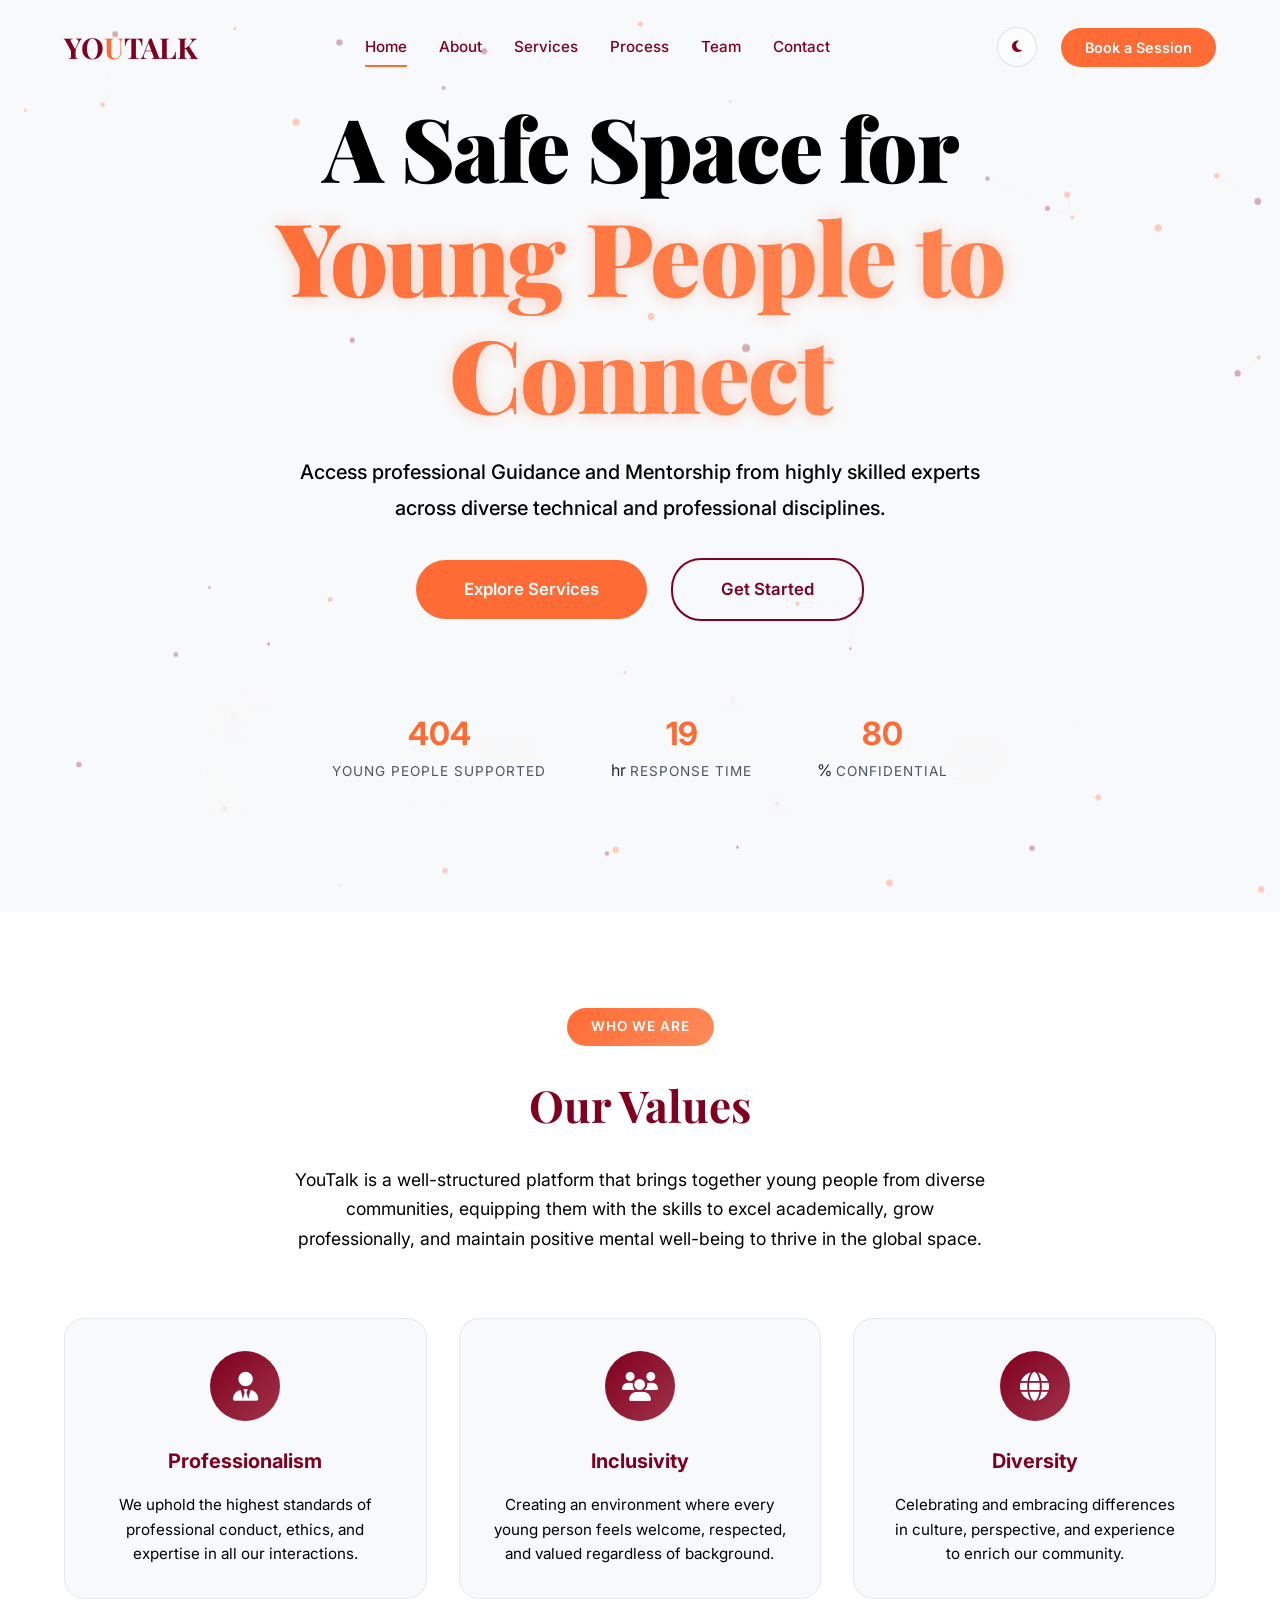
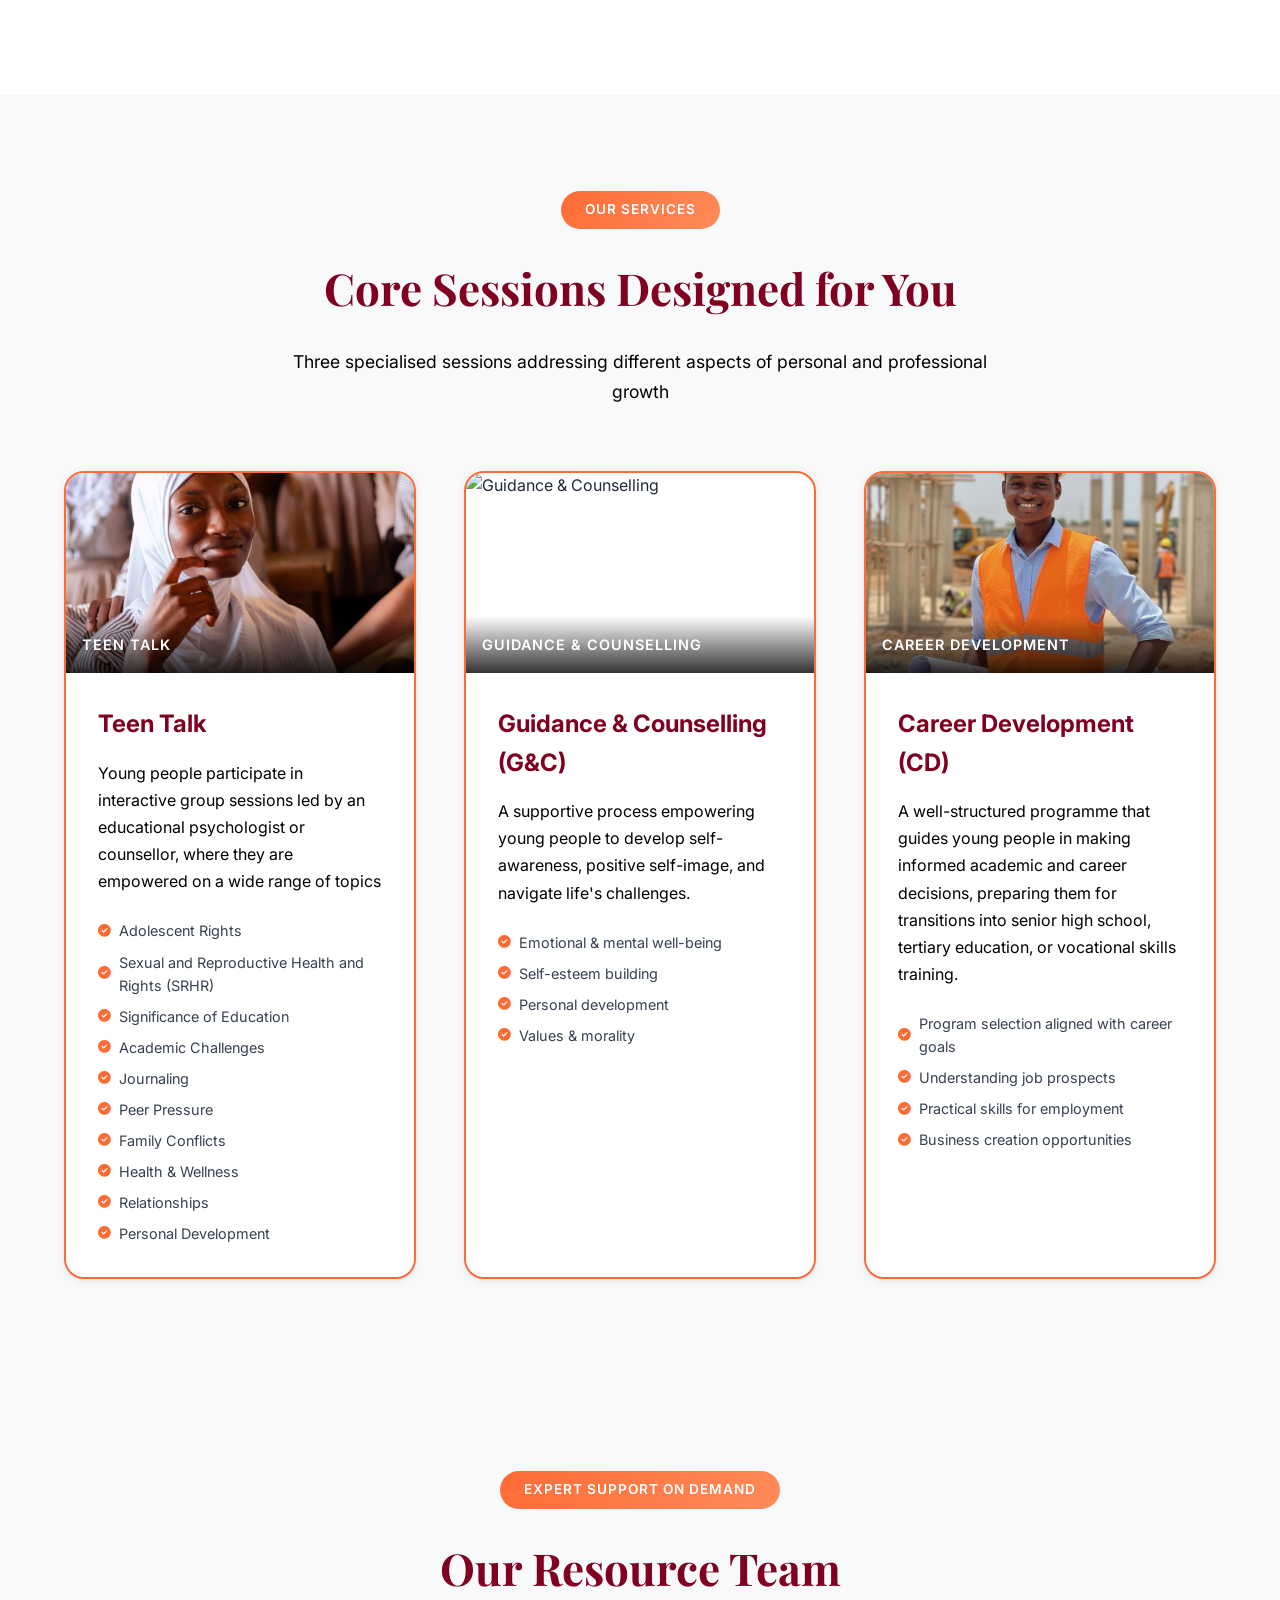
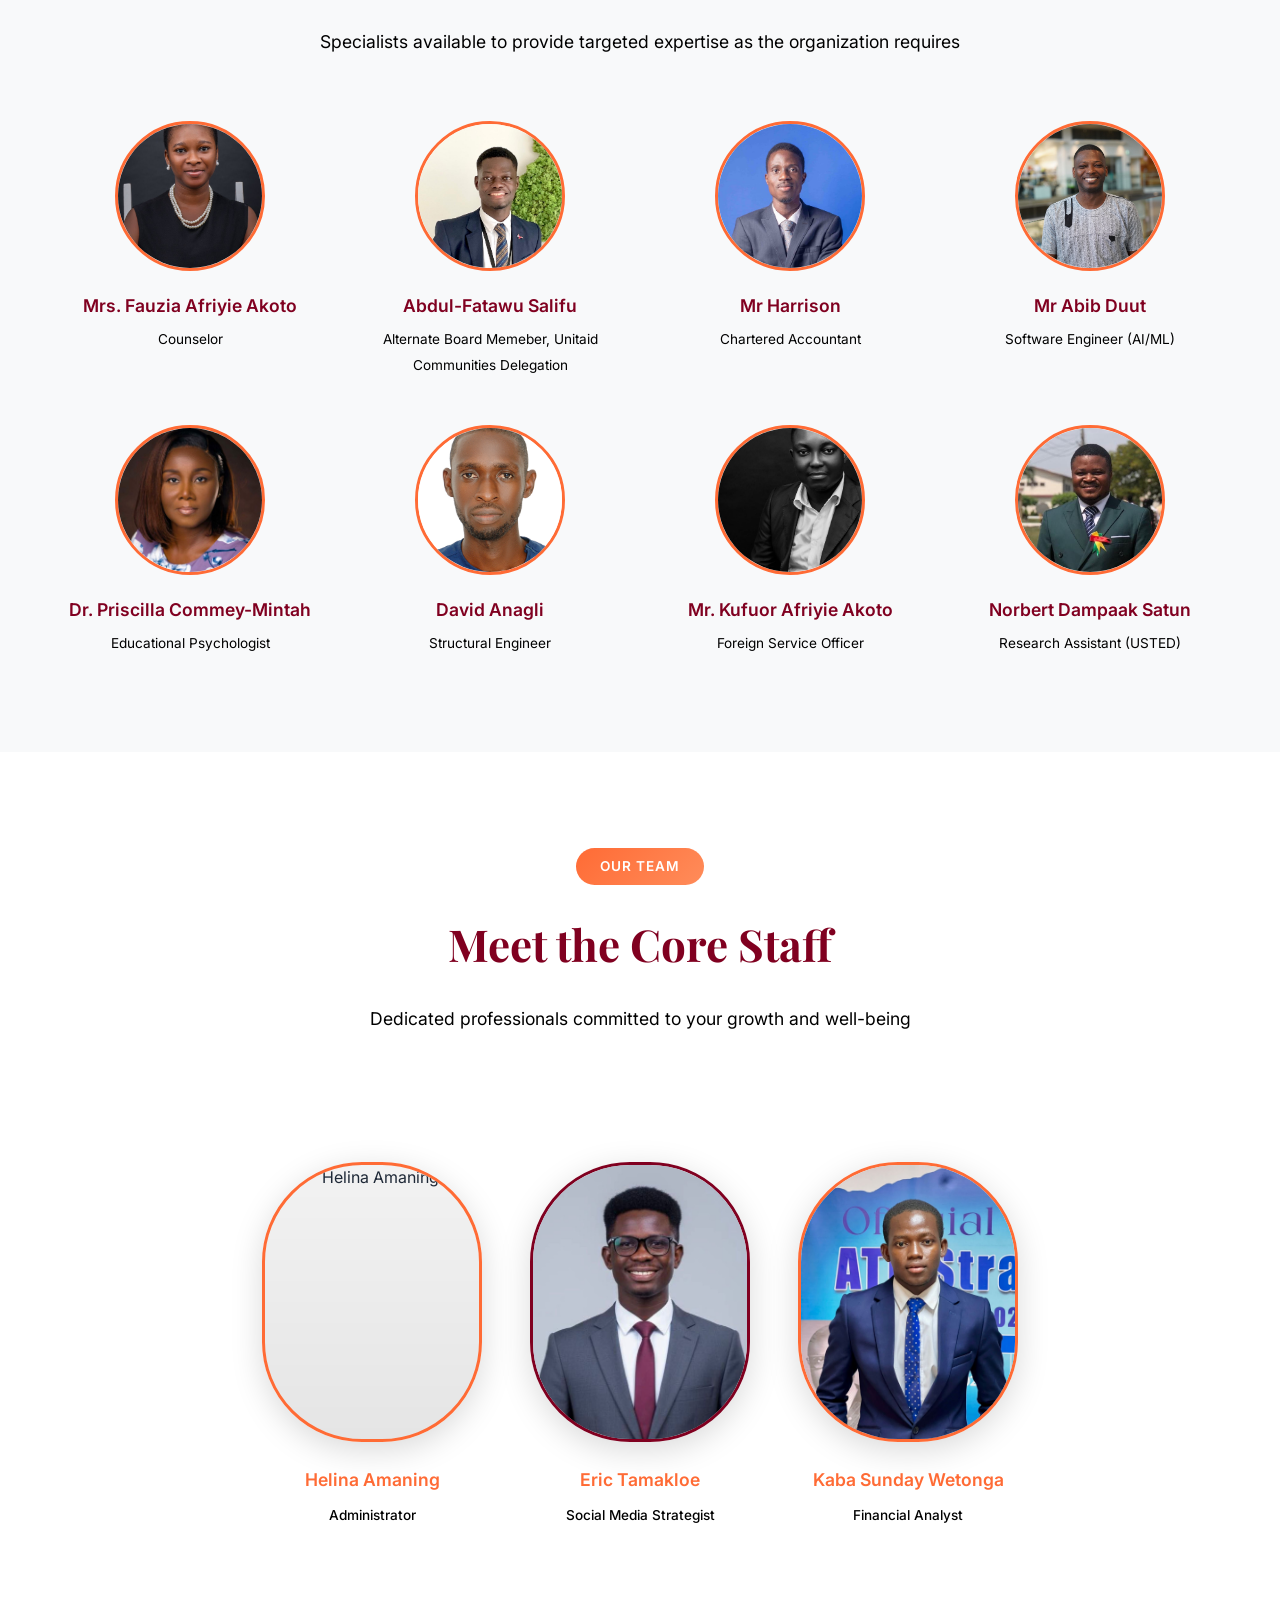
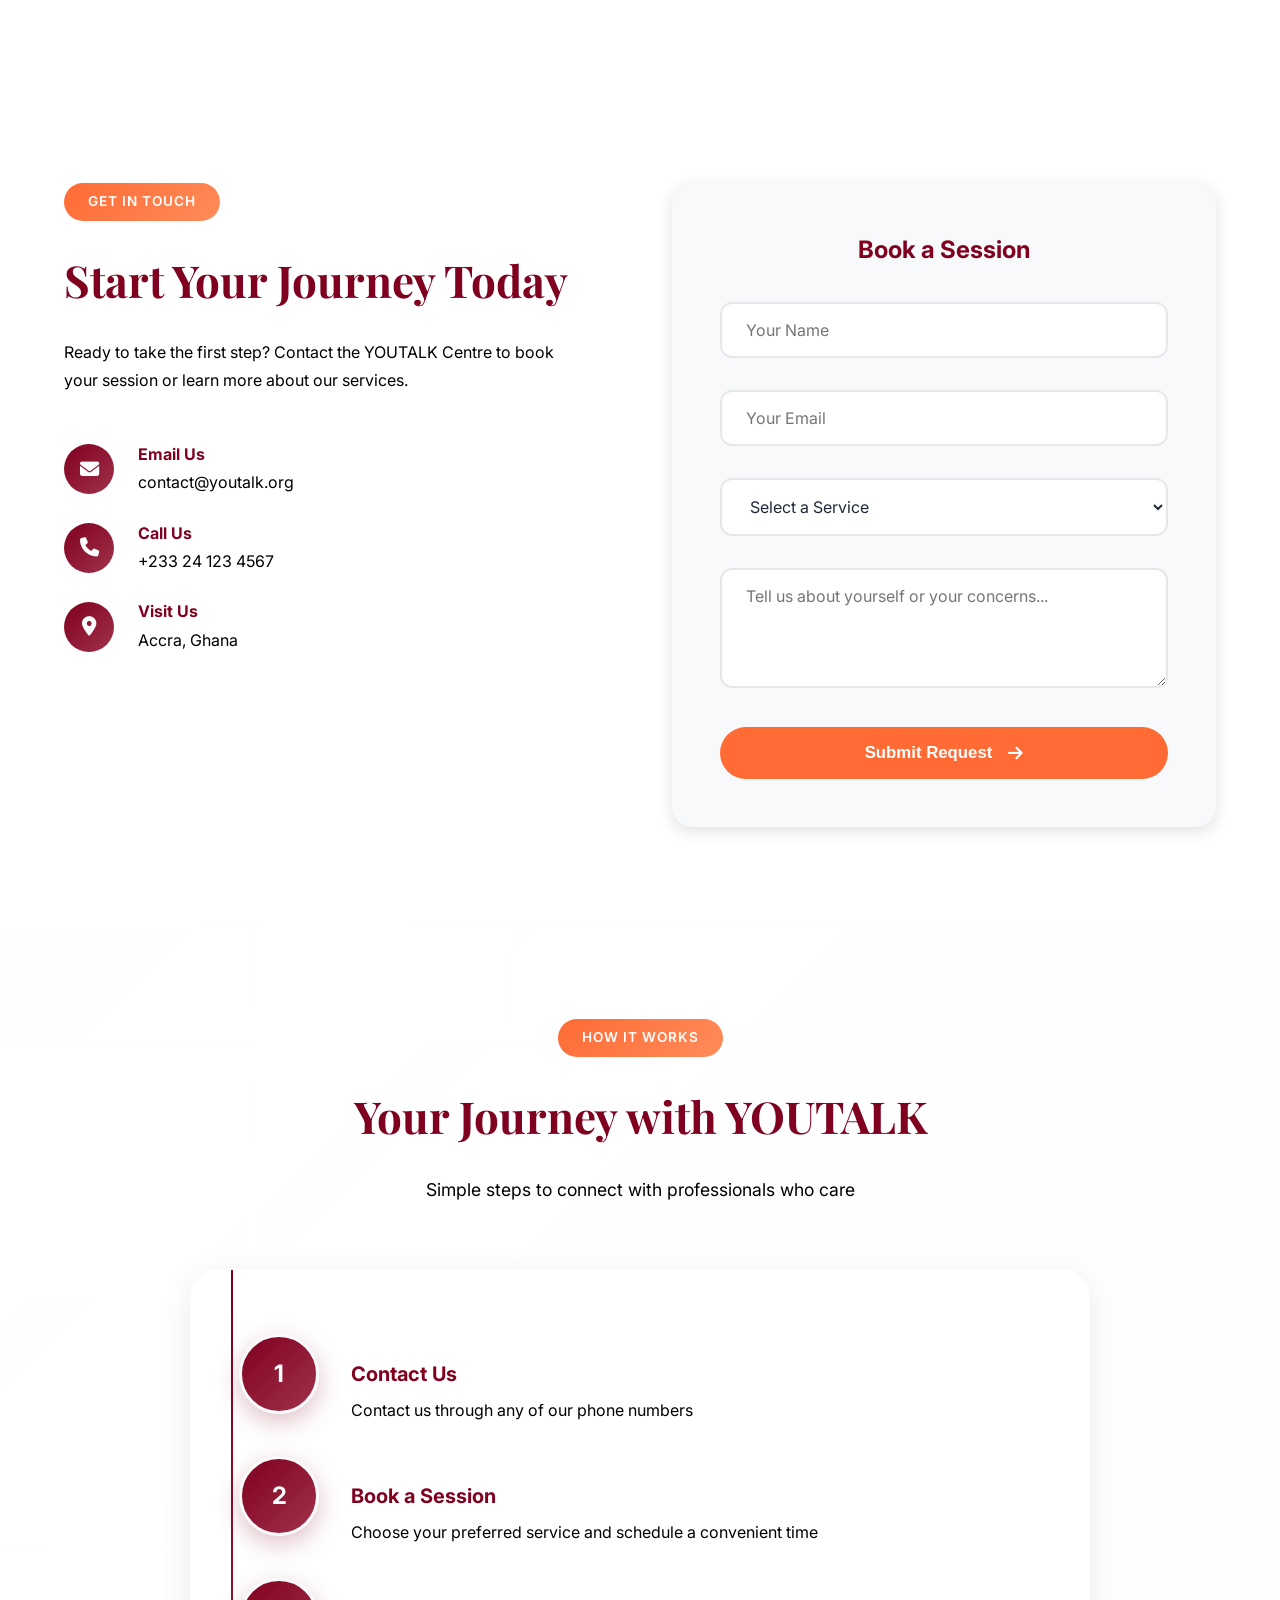
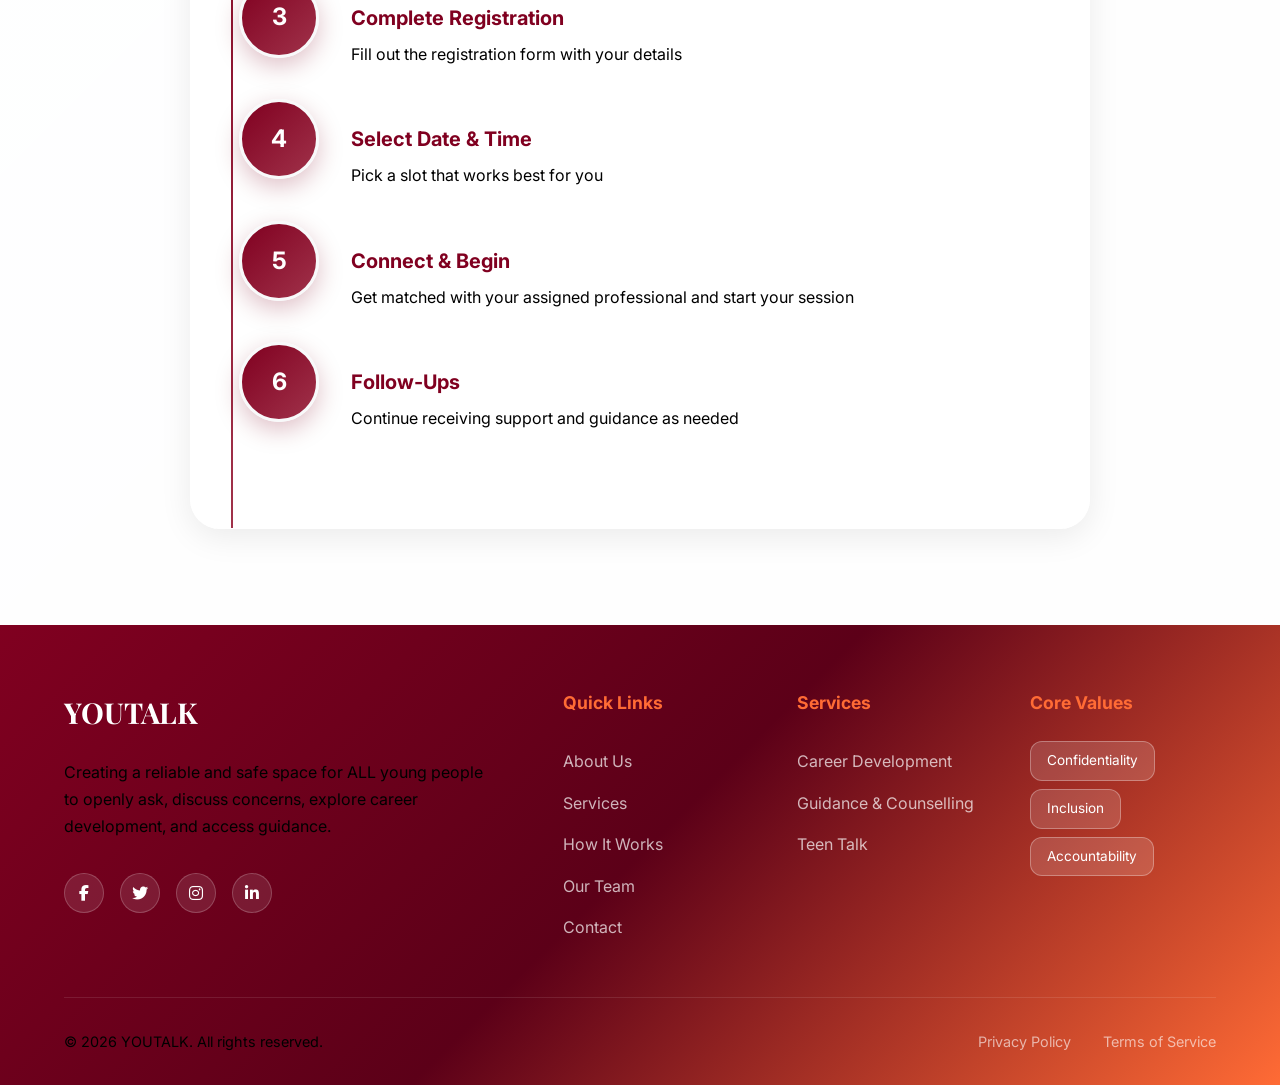
==== index.html @ 3e489a85 "Add files via upload" ====
﻿<!DOCTYPE html>
<html lang="en">
<head>
    <meta charset="UTF-8">
    <meta name="viewport" content="width=device-width, initial-scale=1.0">
    <title>YOUTALK - Safe Space for Young People</title>

    <!-- Favicon (SVG Data URI - Y in a burgundy speech bubble) -->
    <link rel="icon" type="image/svg+xml" href="data:image/svg+xml,%3Csvg xmlns='http://www.w3.org/2000/svg' viewBox='0 0 100 100'%3E%3Crect width='100' height='100' rx='20' fill='%23800020'/%3E%3Ctext x='50' y='72' font-family='Arial, sans-serif' font-size='70' font-weight='bold' fill='white' text-anchor='middle'%3EY%3C/text%3E%3C/svg%3E">
    <meta name="theme-color" content="#800020">

    <link rel="stylesheet" href="styles.css">
    <link href="https://fonts.googleapis.com/css2?family=Inter:wght@300;400;500;600;700&family=Playfair+Display:wght@600;700&display=swap" rel="stylesheet">
    <link rel="stylesheet" href="https://cdnjs.cloudflare.com/ajax/libs/font-awesome/6.4.0/css/all.min.css">
</head>
<body>
    <!-- Navigation -->
    <nav class="navbar" id="navbar">
        <div class="nav-container">
            <a href="#" class="nav-logo">
                <span class="logo-text">YO<span class="highlight">U</span>TALK</span>
            </a>

            <div class="nav-menu" id="nav-menu">
                <a href="#home" class="nav-link active">Home</a>
                <a href="#about" class="nav-link">About</a>
                <a href="#services" class="nav-link">Services</a>
                <a href="#process" class="nav-link">Process</a>
                <a href="#team" class="nav-link">Team</a>
                <a href="#contact" class="nav-link">Contact</a>
            </div>

            <div class="nav-right">
                <button class="theme-toggle" id="theme-toggle" aria-label="Toggle theme">
                    <i class="fas fa-moon"></i>
                </button>
                <a href="#contact" class="nav-cta">Book a Session</a>
                <button class="mobile-menu-toggle" id="mobile-menu-toggle" aria-label="Toggle menu">
                    <span class="hamburger"></span>
                </button>
            </div>
        </div>
    </nav>

    <!-- Hero Section -->
    <section class="hero" id="home">
        <div class="hero-bg" style="background-image: url('https://images.unsplash.com/photo-1600880292203-757bb62b4baf?w=1920&h=1080&fit=crop');"></div>
        <div class="hero-overlay"></div>
        <div class="hero-content">
            <h1 class="hero-title">
                A Safe Space for<br>
                <span class="highlight-text">Young People to Connect</span>
            </h1>
            <p class="hero-description">
                Access professional Guidance and Mentorship from highly skilled experts across diverse technical and professional disciplines.
            </p>
            <div class="hero-buttons">
                <a href="#services" class="btn btn-primary">Explore Services</a>
                <a href="#contact" class="btn btn-outline">Get Started</a>
            </div>
            
            <div class="hero-stats">
                <div class="stat-item">
                    <span class="stat-number" data-count="500">0</span>
                    <span class="stat-label">Young People Supported</span>
                </div>
                <div class="stat-divider"></div>
                <div class="stat-item">
                    <span class="stat-number" data-count="24">0</span><span style="font-size: 1rem;">hr</span>
                    <span class="stat-label">Response Time</span>
                </div>
                <div class="stat-divider"></div>
                <div class="stat-item">
                    <span class="stat-number" data-count="100">0</span><span style="font-size: 1rem;">%</span>
                    <span class="stat-label">Confidential</span>
                </div>
               
            </div>
        </div>
    </section>

    <!-- About Section -->
    <section class="about" id="about">
        <div class="container">
            <div class="section-header">
                <span class="section-tag">Who We Are</span>
                <h2 class="section-title">Our Values</h2>
                <p class="section-subtitle">
                  YouTalk is a well-structured platform that brings together young people from diverse communities, equipping them with the skills to excel academically, grow professionally, and maintain positive mental well-being to thrive in the global space.

                </p>
            </div>

            <div class="about-grid">
                <div class="about-card" data-aos="fade-up">
                    <div class="card-icon">
                        <i class="fas fa-user-tie"></i>
                    </div>
                    <h3>Professionalism</h3>
                    <p>We uphold the highest standards of professional conduct, ethics, and expertise in all our interactions.</p>
                </div>

                <div class="about-card" data-aos="fade-up" data-aos-delay="100">
                    <div class="card-icon">
                        <i class="fas fa-users"></i>
                    </div>
                    <h3>Inclusivity</h3>
                    <p>Creating an environment where every young person feels welcome, respected, and valued regardless of background.</p>
                </div>

                <div class="about-card" data-aos="fade-up" data-aos-delay="200">
                    <div class="card-icon">
                        <i class="fas fa-globe"></i>
                    </div>
                    <h3>Diversity</h3>
                    <p>Celebrating and embracing differences in culture, perspective, and experience to enrich our community.</p>
                </div>
            </div>
        </div>
    </section>

    <!-- Services Section -->
    <section class="services" id="services">
        <div class="container">
            <div class="section-header">
                <span class="section-tag">Our Services</span>
                <h2 class="section-title">Core Sessions Designed for You</h2>
                <p class="section-subtitle">
                    Three specialised sessions addressing different aspects of personal and professional growth
                </p>
            </div>

            <div class="services-grid">
                <!-- Teen Talk (First) -->
                <div class="service-card featured" data-aos="fade-up" data-aos-delay="100">
                    <div class="service-image">
                        <img src="Images/Teen Talk 1.JPEG" alt="Teen Talk">
                        <div class="service-overlay">
                            <span class="service-tag">Teen Talk</span>
                        </div>
                    </div>
                    <div class="service-content">
                        <h3>Teen Talk</h3>
                        <p>Young people participate in interactive group sessions led by an educational psychologist or counsellor, where they are empowered on a wide range of topics</p>
                        <ul class="service-features">
                            <li><i class="fas fa-check-circle"></i> Adolescent Rights</li>
                            <li><i class="fas fa-check-circle"></i> Sexual and Reproductive Health and Rights (SRHR)</li>
                            <li><i class="fas fa-check-circle"></i> Significance of Education</li>
                            <li><i class="fas fa-check-circle"></i> Academic Challenges</li>
                            <li><i class="fas fa-check-circle"></i> Journaling</li>
                            <li><i class="fas fa-check-circle"></i> Peer Pressure</li>
                            <li><i class="fas fa-check-circle"></i> Family Conflicts</li>
                            <li><i class="fas fa-check-circle"></i> Health & Wellness</li>
                            <li><i class="fas fa-check-circle"></i> Relationships</li>
                            <li><i class="fas fa-check-circle"></i> Personal Development</li>
                        </ul>
                    </div>
                </div>

                <!-- Guidance & Counselling (Second) -->
                <div class="service-card featured" data-aos="fade-up" data-aos-delay="200">
                    <div class="service-image">
                        <img src="https://images.unsplash.com/photo-1573497019940-1c28c88b4f3e?w=600&h=400&fit=crop" alt="Guidance & Counselling">
                        <div class="service-overlay">
                            <span class="service-tag">Guidance & Counselling</span>
                        </div>
                    </div>
                    <div class="service-content">
                        <h3>Guidance & Counselling (G&C)</h3>
                        <p>A supportive process empowering young people to develop self-awareness, positive self-image, and navigate life's challenges.</p>
                        <ul class="service-features">
                            <li><i class="fas fa-check-circle"></i> Emotional & mental well-being</li>
                            <li><i class="fas fa-check-circle"></i> Self-esteem building</li>
                            <li><i class="fas fa-check-circle"></i> Personal development</li>
                            <li><i class="fas fa-check-circle"></i> Values & morality</li>
                        </ul>
                    </div>
                </div>

                <!-- Career Development (Third) -->
                <div class="service-card featured" data-aos="fade-up" data-aos-delay="300">
                    <div class="service-image">
                        <img loading="lazy" src="Images/CD.JPG.jpeg" alt="Career Development">
                        <div class="service-overlay">
                            <span class="service-tag">Career Development</span>
                        </div>
                    </div>
                    <div class="service-content">
                        <h3>Career Development (CD)</h3>
                        <p>A well-structured programme that guides young people in making informed academic and career decisions, preparing them for transitions into senior high school, tertiary education, or vocational skills training.</p>
                        <ul class="service-features">
                            <li><i class="fas fa-check-circle"></i> Program selection aligned with career goals</li>
                            <li><i class="fas fa-check-circle"></i> Understanding job prospects</li>
                            <li><i class="fas fa-check-circle"></i> Practical skills for employment</li>
                            <li><i class="fas fa-check-circle"></i> Business creation opportunities</li>
                        </ul>
                    </div>
                </div>
            </div>
        </div>
    </section>

    <!-- Resource Team Section -->
    <section class="resource-team" id="resource-team">
        <div class="container">
            <div class="section-header">
                <span class="section-tag">Expert Support on Demand</span>
                <h2 class="section-title">Our Resource Team</h2>
                <p class="section-subtitle">
                    Specialists available to provide targeted expertise as the organization requires
                </p>
            </div>

            <div class="resource-grid">
                <!-- Member 1 -->
                <div class="resource-member">
                    <div class="resource-avatar">
                        <img src="Images/fauzia.jpeg" alt="Mrs. Fauzia Afriyie Akoto">
                    </div>
                    <div class="resource-info">
                        <h4 class="resource-name">Mrs. Fauzia Afriyie Akoto</h4>
                        <span class="resource-title">Counselor</span>
                    </div>
                </div>

                <!-- Member 2 -->
                <div class="resource-member">
                    <div class="resource-avatar">
                        <img src="Images/Mr. Abdul.JPG.jpeg" alt="Abdul-Fatawu Salifu">
                    </div>
                    <div class="resource-info">
                        <h4 class="resource-name">Abdul-Fatawu Salifu</h4>
                        <span class="resource-title">Alternate Board Memeber, Unitaid Communities Delegation</span>
                    </div>
                </div>

                <!-- Member 3 -->
                <div class="resource-member">
                    <div class="resource-avatar">
                        <img src="Images/Mr harrison.jpeg" alt="Mr Harrison">
                    </div>
                    <div class="resource-info">
                        <h4 class="resource-name">Mr Harrison</h4>
                        <span class="resource-title">Chartered Accountant</span>
                    </div>
                </div>

                <!-- Member 4 -->
                <div class="resource-member">
                    <div class="resource-avatar">
                        <img src="Images/Mr. Abib Duut .JPG.jpeg" alt="Mr Abib Duut">
                    </div>
                    <div class="resource-info">
                        <h4 class="resource-name">Mr Abib Duut</h4>
                        <span class="resource-title">Software Engineer (AI/ML)</span>
                    </div>
                </div>

                <!-- Member 5 -->
                <div class="resource-member">
                    <div class="resource-avatar">
                        <img src="Images/IMG_4183.JPG(1).jpeg" alt="Dr. Priscilla Commey-Mintah">
                    </div>
                    <div class="resource-info">
                        <h4 class="resource-name">Dr. Priscilla Commey-Mintah</h4>
                        <span class="resource-title">Educational Psychologist</span>
                    </div>
                </div>

                <!-- Member 6 -->
                <div class="resource-member">
                    <div class="resource-avatar">
                        <img src="Images/Website  III.JPG.jpeg" alt="David Anagli">
                    </div>
                    <div class="resource-info">
                        <h4 class="resource-name">David Anagli</h4>
                        <span class="resource-title">Structural Engineer</span>
                    </div>
                </div>

                <!-- Member 7 -->
                <div class="resource-member">
                    <div class="resource-avatar">
                        <img src="Images/mr kuffour.jpeg" alt="Mr. Kufuor Afriyie Akoto">
                    </div>
                    <div class="resource-info">
                        <h4 class="resource-name">Mr. Kufuor Afriyie Akoto</h4>
                        <span class="resource-title">Foreign Service Officer</span>
                    </div>
                </div>

                <!-- Member 8 -->
                <div class="resource-member">
                    <div class="resource-avatar">
                        <img src="Images/mr norbet.jpeg" alt="Norbert Dampaak Satun">
                    </div>
                    <div class="resource-info">
                        <h4 class="resource-name">Norbert Dampaak Satun</h4>
                        <span class="resource-title">Research Assistant (USTED)</span>
                    </div>
                </div>
            </div>
        </div>
    </section>

    <!-- Team Section -->
    <section class="team" id="team">
        <div class="team-background"></div>
        <div class="container">
            <div class="section-header">
                <span class="section-tag">Our Team</span>
                <h2 class="section-title">Meet the Core Staff</h2>
                <p class="section-subtitle">
                    Dedicated professionals committed to your growth and well-being
                </p>
            </div>

            <div class="team-capsules">
                <!-- Member 1 -->
                <div class="team-capsule" data-aos="fade-up">
                    <div class="capsule-image-wrapper">
                        <img src="https://images.unsplash.com/photo-1580489944761-15a19d654956?w=400&h=600&fit=crop" alt="Helina Amaning" class="capsule-image">
                    </div>
                    <div class="capsule-info">
                        <h4 class="capsule-name">Helina Amaning</h4>
                        <span class="capsule-role">Administrator</span>
                    </div>
                </div>

                <!-- Member 2 -->
                <div class="team-capsule" data-aos="fade-up" data-aos-delay="100">
                    <div class="capsule-image-wrapper">
                        <img src="Images/Eric's pictture.jpeg" alt="Eric Tamakloe" class="capsule-image">
                    </div>
                    <div class="capsule-info">
                        <h4 class="capsule-name">Eric Tamakloe</h4>
                        <span class="capsule-role">Social Media Strategist</span>
                    </div>
                </div>

                <!-- Member 3 -->
                <div class="team-capsule" data-aos="fade-up" data-aos-delay="200">
                    <div class="capsule-image-wrapper">
                        <img src="Images/Core Staff.JPG(1).jpeg" alt="Kaba Sunday Wetonga" class="capsule-image">
                    </div>
                    <div class="capsule-info">
                        <h4 class="capsule-name">Kaba Sunday Wetonga</h4>
                        <span class="capsule-role">Financial Analyst</span>
                    </div>
                </div>
            </div>
        </div>
    </section>

    <!-- Contact Section -->
    <section class="contact" id="contact">
        <div class="container">
            <div class="contact-wrapper">
                <div class="contact-info" data-aos="fade-right">
                    <span class="section-tag">Get in Touch</span>
                    <h2 class="section-title">Start Your Journey Today</h2>
                    <p>Ready to take the first step? Contact the YOUTALK Centre to book your session or learn more about our services.</p>

                    <div class="contact-details">
                        <div class="contact-item">
                            <div class="contact-icon">
                                <i class="fas fa-envelope"></i>
                            </div>
                            <div>
                                <h4>Email Us</h4>
                                <p>contact@youtalk.org</p>
                            </div>
                        </div>

                        <div class="contact-item">
                            <div class="contact-icon">
                                <i class="fas fa-phone"></i>
                            </div>
                            <div>
                                <h4>Call Us</h4>
                                <p>+233 24 123 4567</p>
                            </div>
                        </div>

                        <div class="contact-item">
                            <div class="contact-icon">
                                <i class="fas fa-map-marker-alt"></i>
                            </div>
                            <div>
                                <h4>Visit Us</h4>
                                <p>Accra, Ghana</p>
                            </div>
                        </div>
                    </div>
                </div>

                <div class="contact-form-wrapper" data-aos="fade-left">
                    <form class="contact-form" id="contact-form">
                        <h3>Book a Session</h3>
                        <div class="form-group">
                            <input type="text" id="name" name="name" placeholder="Your Name" required>
                        </div>
                        <div class="form-group">
                            <input type="email" id="email" name="email" placeholder="Your Email" required>
                        </div>
                        <div class="form-group">
                            <select id="service" name="service" required>
                                <option value="">Select a Service</option>
                                <option value="cd">Career Development</option>
                                <option value="gc">Guidance & Counselling</option>
                                <option value="teen">Teen Talk</option>
                            </select>
                        </div>
                        <div class="form-group">
                            <textarea id="message" name="message" rows="4" placeholder="Tell us about yourself or your concerns..." required></textarea>
                        </div>
                        <button type="submit" class="btn btn-primary btn-block">
                            Submit Request
                            <i class="fas fa-arrow-right"></i>
                        </button>
                    </form>
                </div>
            </div>
        </div>
    </section>

    <!-- Process Section -->
    <section class="process" id="process">
        <div class="container">
            <div class="section-header">
                <span class="section-tag">How It Works</span>
                <h2 class="section-title">Your Journey with YOUTALK</h2>
                <p class="section-subtitle">
                    Simple steps to connect with professionals who care
                </p>
            </div>

            <div class="process-timeline">
                <div class="process-item" data-aos="fade-right">
                    <div class="process-number">1</div>
                    <div class="process-content">
                        <h3>Contact Us</h3>
                        <p>Contact us through any of our phone numbers</p>
                    </div>
                </div>

                <div class="process-item" data-aos="fade-left">
                    <div class="process-number">2</div>
                    <div class="process-content">
                        <h3>Book a Session</h3>
                        <p>Choose your preferred service and schedule a convenient time</p>
                    </div>
                </div>

                <div class="process-item" data-aos="fade-right">
                    <div class="process-number">3</div>
                    <div class="process-content">
                        <h3>Complete Registration</h3>
                        <p>Fill out the registration form with your details</p>
                    </div>
                </div>

                <div class="process-item" data-aos="fade-left">
                    <div class="process-number">4</div>
                    <div class="process-content">
                        <h3>Select Date & Time</h3>
                        <p>Pick a slot that works best for you</p>
                    </div>
                </div>

                <div class="process-item" data-aos="fade-right">
                    <div class="process-number">5</div>
                    <div class="process-content">
                        <h3>Connect & Begin</h3>
                        <p>Get matched with your assigned professional and start your session</p>
                    </div>
                </div>

                <div class="process-item" data-aos="fade-left">
                    <div class="process-number">6</div>
                    <div class="process-content">
                        <h3>Follow-Ups</h3>
                        <p>Continue receiving support and guidance as needed</p>
                    </div>
                </div>
            </div>
        </div>
    </section>

    <!-- Footer -->
    <footer class="footer">
        <div class="container">
            <div class="footer-content">
                <div class="footer-brand">
                    <a href="#" class="footer-logo">YO<span class="highlight">U</span>TALK</a>
                    <p class="footer-description">
                        Creating a reliable and safe space for ALL young people to openly ask, discuss concerns, explore career development, and access guidance.
                    </p>
                    <div class="footer-social">
                        <a href="#"><i class="fab fa-facebook-f"></i></a>
                        <a href="#"><i class="fab fa-twitter"></i></a>
                        <a href="#"><i class="fab fa-instagram"></i></a>
                        <a href="#"><i class="fab fa-linkedin-in"></i></a>
                    </div>
                </div>

                <div class="footer-links">
                    <div class="footer-column">
                        <h4>Quick Links</h4>
                        <a href="#about">About Us</a>
                        <a href="#services">Services</a>
                        <a href="#process">How It Works</a>
                        <a href="#team">Our Team</a>
                        <a href="#contact">Contact</a>
                    </div>

                    <div class="footer-column">
                        <h4>Services</h4>
                        <a href="#services">Career Development</a>
                        <a href="#services">Guidance & Counselling</a>
                        <a href="#services">Teen Talk</a>
                    </div>

                    <div class="footer-column">
                        <h4>Core Values</h4>
                        <span class="value-tag">Confidentiality</span>
                        <span class="value-tag">Inclusion</span>
                        <span class="value-tag">Accountability</span>
                    </div>
                </div>
            </div>

            <div class="footer-bottom">
                <p>&copy; 2026 YOUTALK. All rights reserved.</p>
                <div class="footer-bottom-links">
                    <a href="#">Privacy Policy</a>
                    <a href="#">Terms of Service</a>
                </div>
            </div>
        </div>
    </footer>

    <script src="script.js"></script>

    <!-- Scroll Progress Bar -->
    <div class="scroll-progress-container">
        <div class="scroll-progress-bar" id="scroll-progress"></div>
    </div>

    <!-- Floating Section Indicator -->
    <nav class="scroll-indicator" id="scroll-indicator">
        <div class="indicator-dot active" data-section="Home" data-target="#home"></div>
        <div class="indicator-dot" data-section="About" data-target="#about"></div>
        <div class="indicator-dot" data-section="Services" data-target="#services"></div>
        <div class="indicator-dot" data-section="Team" data-target="#team"></div>
        <div class="indicator-dot" data-section="Contact" data-target="#contact"></div>
        <div class="indicator-dot" data-section="Process" data-target="#process"></div>
    </nav>

    <!-- Back to Top Button -->
    <button class="back-to-top" id="back-to-top" aria-label="Back to top">
        <i class="fas fa-arrow-up"></i>
    </button>
</body>
</html>
---- styles.css ----
﻿/* ==========================================
   YOUTALK Website - Modern Professional Design
   Color Scheme: Burgundy, Orange, White
   ========================================== */

/* ============ CSS VARIABLES ============ */
:root {
    /* Colors - Light Mode */
    --burgundy: #800020;
    --burgundy-light: #a0324a;
    --burgundy-dark: #5c0018;
    --orange: #FF6B35;
    --orange-light: #ff8c5a;
    --orange-dark: #e55a2b;
    --white: #ffffff;
    --off-white: #f8f9fa;
    --gray-50: #f9fafb;
    --gray-100: #f3f4f6;
    --gray-200: #e5e7eb;
    --gray-300: #d1d5db;
    --gray-400: #9ca3af;
    --gray-500: #6b7280;
    --gray-600: #4b5563;
    --gray-700: #374151;
    --gray-800: #1f2937;
    --gray-900: #111827;

    /* Gradients */
    --gradient-primary: linear-gradient(135deg, var(--burgundy) 0%, var(--burgundy-light) 100%);
    --gradient-accent: linear-gradient(135deg, var(--orange) 0%, var(--orange-light) 100%);
    --gradient-dark: linear-gradient(135deg, var(--gray-900) 0%, #1a1a2e 100%);

    /* Typography */
    --font-primary: 'Inter', -apple-system, BlinkMacSystemFont, sans-serif;
    --font-display: 'Playfair Display', Georgia, serif;

    /* Spacing */
    --space-xs: 0.5rem;
    --space-sm: 1rem;
    --space-md: 1.5rem;
    --space-lg: 2rem;
    --space-xl: 3rem;
    --space-2xl: 4rem;
    --space-3xl: 6rem;

    /* Borders & Shadows */
    --radius-sm: 8px;
    --radius-md: 12px;
    --radius-lg: 20px;
    --radius-xl: 30px;
    --shadow-sm: 0 2px 8px rgba(0, 0, 0, 0.08);
    --shadow-md: 0 4px 16px rgba(0, 0, 0, 0.12);
    --shadow-lg: 0 8px 32px rgba(0, 0, 0, 0.16);
    --shadow-xl: 0 16px 48px rgba(0, 0, 0, 0.2);

    /* Glass Effect */
    --glass-bg: rgba(255, 255, 255, 0.1);
    --glass-border: rgba(255, 255, 255, 0.2);
    --glass-blur: 20px;

    /* Transitions */
    --transition-fast: 0.2s ease;
    --transition-normal: 0.3s ease;
    --transition-slow: 0.5s ease;
}

/* Dark Mode Variables */
[data-theme="dark"] {
    --white: #ffffff;
    --off-white: #000000;
    --gray-50: #000000;
    --gray-100: #0a0a0a;
    --gray-200: #1a1a1a;
    --gray-300: #333333;
    --gray-400: #666666;
    --gray-500: #888888;
    --gray-600: #aaaaaa;
    --gray-700: #cccccc;
    --gray-800: #e0e0e0;
    --gray-900: #ffffff;

    --glass-bg: rgba(255, 255, 255, 0.05);
    --glass-border: rgba(255, 255, 255, 0.1);
}

/* ============ RESET & BASE ============ */
* {
    margin: 0;
    padding: 0;
    box-sizing: border-box;
}

html {
    scroll-behavior: smooth;
    font-size: 16px;
}

body {
    font-family: var(--font-primary);
    background-color: var(--off-white);
    color: var(--gray-800);
    line-height: 1.6;
    overflow-x: hidden;
    transition: background-color var(--transition-normal), color var(--transition-normal);
}

[data-theme="dark"] body {
    background-color: #000000;
    color: #ffffff;
}

a {
    text-decoration: none;
    color: inherit;
    transition: color var(--transition-fast);
}

p {
    color: #000000 !important;
}

[data-theme="dark"] p {
    color: #ffffff !important;
}

img {
    max-width: 100%;
    display: block;
}

ul {
    list-style: none;
}

/* ============ LAYOUT ============ */
.container {
    max-width: 1200px;
    margin: 0 auto;
    padding: 0 var(--space-md);
}

/* ============ NAVBAR ============ */
.navbar {
    position: fixed;
    top: 0;
    left: 0;
    width: 100%;
    z-index: 1000;
    padding: var(--space-md) 0;
    background-color: transparent;
    transition: all var(--transition-normal);
}

.navbar.scrolled {
    background-color: var(--white);
    box-shadow: var(--shadow-md);
    backdrop-filter: blur(10px);
}

[data-theme="dark"] .navbar.scrolled {
    background-color: var(--gray-100);
    box-shadow: var(--shadow-md);
    backdrop-filter: blur(10px);
}

.nav-container {
    max-width: 1200px;
    margin: 0 auto;
    padding: 0 var(--space-md);
    display: flex;
    align-items: center;
    justify-content: space-between;
}

.nav-logo {
    font-family: var(--font-display);
    font-size: 1.8rem;
    font-weight: 700;
    color: var(--white);
    transition: color var(--transition-normal);
}

[data-theme="light"] .nav-logo {
    color: var(--burgundy);
}

.navbar.scrolled .nav-logo {
    color: var(--burgundy);
}

[data-theme="light"] .navbar.scrolled .nav-logo {
    color: var(--burgundy);
}

.logo-text .highlight {
    color: var(--orange);
}

.nav-menu {
    display: flex;
    gap: var(--space-lg);
}

.nav-link {
    color: var(--white);
    font-weight: 500;
    font-size: 0.95rem;
    position: relative;
    padding: var(--space-xs) 0;
    transition: color var(--transition-fast);
}

[data-theme="light"] .nav-link {
    color: var(--burgundy);
}

.navbar.scrolled .nav-link {
    color: var(--gray-700);
}

.nav-link::after {
    content: '';
    position: absolute;
    bottom: 0;
    left: 0;
    width: 0;
    height: 2px;
    background: var(--orange);
    transition: width var(--transition-normal);
}

.nav-link:hover::after,
.nav-link.active::after {
    width: 100%;
}

.nav-link:hover {
    color: var(--orange);
}

.navbar.scrolled .nav-link:hover {
    color: var(--burgundy);
}

.nav-right {
    display: flex;
    align-items: center;
    gap: var(--space-md);
}

.theme-toggle {
    background: var(--glass-bg);
    border: 1px solid var(--glass-border);
    color: var(--white);
    width: 40px;
    height: 40px;
    border-radius: 50%;
    cursor: pointer;
    display: flex;
    align-items: center;
    justify-content: center;
    transition: all var(--transition-fast);
    backdrop-filter: blur(10px);
}

[data-theme="light"] .theme-toggle {
    color: var(--burgundy);
    background: rgba(255, 255, 255, 0.5);
    border-color: rgba(0, 0, 0, 0.1);
}

.navbar.scrolled .theme-toggle {
    color: var(--gray-700);
    background: var(--gray-100);
    border-color: var(--gray-200);
}

.theme-toggle:hover {
    background: var(--orange);
    border-color: var(--orange);
    transform: rotate(15deg);
}

.nav-cta {
    background: var(--orange);
    color: var(--white);
    padding: var(--space-xs) var(--space-md);
    border-radius: var(--radius-xl);
    font-weight: 600;
    font-size: 0.9rem;
    transition: all var(--transition-fast);
}

.nav-cta:hover {
    background: var(--orange-dark);
    transform: translateY(-2px);
    box-shadow: var(--shadow-md);
}

.mobile-menu-toggle {
    display: none;
    flex-direction: column;
    justify-content: center;
    align-items: center;
    width: 40px;
    height: 40px;
    background: transparent;
    border: none;
    cursor: pointer;
    position: relative;
}

.hamburger {
    width: 24px;
    height: 2px;
    background-color: var(--white);
    position: relative;
    transition: all var(--transition-normal);
}

[data-theme="light"] .hamburger,
[data-theme="light"] .hamburger::before,
[data-theme="light"] .hamburger::after {
    background-color: var(--burgundy);
}

.hamburger::before,
.hamburger::after {
    content: '';
    position: absolute;
    width: 24px;
    height: 2px;
    background-color: var(--white);
    transition: all var(--transition-normal);
}

.hamburger::before {
    top: -8px;
}

.hamburger::after {
    top: 8px;
}

.navbar.scrolled .hamburger,
.navbar.scrolled .hamburger::before,
.navbar.scrolled .hamburger::after {
    background-color: var(--gray-700);
}

.mobile-menu-toggle.active .hamburger {
    background-color: transparent;
}

.mobile-menu-toggle.active .hamburger::before {
    top: 0;
    transform: rotate(45deg);
}

.mobile-menu-toggle.active .hamburger::after {
    top: 0;
    transform: rotate(-45deg);
}

/* ============ HERO SECTION ============ */
.hero {
    min-height: 100vh;
    display: flex;
    align-items: center;
    justify-content: center;
    position: relative;
    padding: var(--space-3xl) var(--space-md);
    overflow: hidden;
}

.hero-bg {
    position: absolute;
    top: 0;
    left: 0;
    width: 100%;
    height: 100%;
    background-image: url('https://images.unsplash.com/photo-1600880292203-757bb62b4baf?w=1920&h=1080&fit=crop');
    background-size: cover;
    background-position: center;
    z-index: -2;
}

.hero-overlay {
    position: absolute;
    top: 0;
    left: 0;
    width: 100%;
    height: 100%;
    background: transparent;
    z-index: -1;
}

[data-theme="dark"] .hero-overlay {
    background:
        linear-gradient(to bottom, rgba(0,0,0,0.7) 0%, rgba(0,0,0,0.4) 50%, rgba(0,0,0,0.7) 100%),
        radial-gradient(circle at 20% 30%, rgba(128, 0, 32, 0.5) 0%, transparent 50%),
        radial-gradient(circle at 80% 70%, rgba(255, 107, 53, 0.4) 0%, transparent 50%);
}

.hero-content {
    text-align: center;
    max-width: 900px;
    z-index: 1;
}

.hero-badge {
    display: inline-block;
    background: var(--glass-bg);
    backdrop-filter: blur(10px);
    border: 1px solid var(--glass-border);
    padding: var(--space-xs) var(--space-md);
    border-radius: var(--radius-xl);
    color: var(--white);
    font-size: 0.85rem;
    font-weight: 500;
    margin-bottom: var(--space-lg);
    animation: fadeInDown 0.8s ease;
    text-shadow: 0 1px 3px rgba(0,0,0,0.3);
}

[data-theme="light"] .hero-badge {
    color: var(--gray-900);
    background: rgba(255, 255, 255, 0.6);
    border-color: rgba(0, 0, 0, 0.1);
    text-shadow: none;
}

.hero-title {
    font-family: var(--font-display);
    font-size: clamp(3rem, 8vw, 5.5rem);
    font-weight: 900;
    line-height: 1.15;
    color: var(--white);
    margin-bottom: var(--space-md);
    text-shadow: 0 4px 20px rgba(0,0,0,0.4);
    letter-spacing: -0.02em;
    animation: heroTitleReveal 1.2s cubic-bezier(0.16, 1, 0.3, 1) both;
}

[data-theme="light"] .hero-title {
    color: #000000;
    text-shadow: none;
}

.highlight-text {
    display: inline-block;
    background: var(--gradient-accent);
    -webkit-background-clip: text;
    -webkit-text-fill-color: transparent;
    background-clip: text;
    font-size: 1.15em;
    font-weight: 900;
    position: relative;
    animation: highlightPulse 2s ease-in-out infinite alternate;
    filter: drop-shadow(0 0 8px rgba(255, 107, 53, 0.3));
}

@keyframes heroTitleReveal {
    0% {
        opacity: 0;
        transform: translateY(40px) scale(0.95);
    }
    100% {
        opacity: 1;
        transform: translateY(0) scale(1);
    }
}

@keyframes highlightPulse {
    0% {
        filter: drop-shadow(0 0 8px rgba(255, 107, 53, 0.3));
        transform: scale(1);
    }
    100% {
        filter: drop-shadow(0 0 16px rgba(255, 107, 53, 0.6));
        transform: scale(1.05);
    }
}

.hero-description {
    font-size: 1.25rem;
    font-weight: 500;
    color: var(--white);
    max-width: 700px;
    margin: 0 auto var(--space-lg);
    line-height: 1.8;
    text-shadow: 0 2px 8px rgba(0,0,0,0.5);
    animation: fadeInUp 0.8s ease 0.4s both;
}

[data-theme="light"] .hero-description {
    color: #000000;
    text-shadow: none;
}

.hero-buttons {
    display: flex;
    gap: var(--space-md);
    justify-content: center;
    align-items: center;
    margin-bottom: var(--space-2xl);
    animation: fadeInUp 0.8s ease 0.6s both;
    flex-wrap: wrap;
}

.btn {
    display: inline-flex;
    align-items: center;
    gap: var(--space-sm);
    padding: var(--space-sm) var(--space-xl);
    border-radius: var(--radius-xl);
    font-weight: 600;
    font-size: 1.05rem;
    cursor: pointer;
    transition: all var(--transition-normal);
    border: none;
    text-decoration: none;
    white-space: nowrap;
    min-width: 180px;
    justify-content: center;
}

.btn-primary {
    background: var(--orange);
    color: var(--white);
}

.btn-primary:hover {
    background: var(--orange-dark);
    transform: translateY(-3px);
    box-shadow: var(--shadow-lg);
}

.btn-outline {
    background: transparent;
    color: var(--white);
    border: 2px solid var(--white);
}

[data-theme="light"] .btn-outline {
    color: var(--burgundy);
    border-color: var(--burgundy);
}

.btn-outline:hover {
    background: var(--white);
    color: var(--burgundy);
    transform: translateY(-3px);
}

.btn-block {
    width: 100%;
    justify-content: center;
}

.hero-stats {
    display: flex;
    align-items: center;
    justify-content: center;
    gap: var(--space-lg);
    padding: var(--space-lg);
    background: var(--glass-bg);
    backdrop-filter: blur(20px);
    border: 1px solid var(--glass-border);
    border-radius: var(--radius-lg);
    animation: fadeInUp 0.8s ease 0.8s both;
}

.stat-item {
    text-align: center;
}

.stat-number {
    display: block;
    font-size: 2rem;
    font-weight: 700;
    color: var(--orange);
    line-height: 1;
    margin-bottom: var(--space-xs);
}

.stat-label {
    font-size: 0.85rem;
    color: var(--gray-400);
    text-transform: uppercase;
    letter-spacing: 1px;
}

[data-theme="light"] .stat-label {
    color: var(--gray-600);
}

.stat-divider {
    width: 1px;
    height: 40px;
    background: var(--glass-border);
}

/* Hero Shapes */
.hero-shapes {
    position: absolute;
    top: 0;
    left: 0;
    width: 100%;
    height: 100%;
    pointer-events: none;
    z-index: 0;
}

.shape {
    position: absolute;
    border-radius: 50%;
    opacity: 0.1;
}

.shape-1 {
    width: 300px;
    height: 300px;
    background: var(--orange);
    top: 10%;
    right: 10%;
    animation: float 6s ease-in-out infinite;
}

.shape-2 {
    width: 200px;
    height: 200px;
    background: var(--burgundy);
    bottom: 20%;
    left: 5%;
    animation: float 8s ease-in-out infinite reverse;
}

.shape-3 {
    width: 150px;
    height: 150px;
    background: var(--orange);
    top: 60%;
    right: 20%;
    animation: float 7s ease-in-out infinite 2s;
}

/* ============ SECTION STYLING ============ */
section {
    padding: var(--space-3xl) 0;
}

.section-header {
    text-align: center;
    max-width: 700px;
    margin: 0 auto var(--space-2xl);
}

.section-tag {
    display: inline-block;
    background: var(--gradient-accent);
    color: var(--white);
    padding: var(--space-xs) var(--space-md);
    border-radius: var(--radius-xl);
    font-size: 0.85rem;
    font-weight: 600;
    text-transform: uppercase;
    letter-spacing: 1px;
    margin-bottom: var(--space-md);
}

.section-title {
    font-family: var(--font-display);
    font-size: clamp(2rem, 4vw, 2.75rem);
    font-weight: 700;
    color: var(--burgundy);
    margin-bottom: var(--space-md);
}

[data-theme="dark"] .section-title {
    color: var(--white);
}

.section-subtitle {
    font-size: 1.1rem;
    color: var(--gray-600);
    line-height: 1.7;
}

[data-theme="dark"] .section-subtitle {
    color: var(--gray-600);
}

/* ============ ABOUT SECTION ============ */
.about {
    background-color: var(--white);
}

[data-theme="dark"] .about {
    background-color: var(--off-white);
}

.about-grid {
    display: grid;
    grid-template-columns: repeat(auto-fit, minmax(250px, 1fr));
    gap: var(--space-lg);
}

.about-card {
    background: var(--off-white);
    padding: var(--space-lg);
    border-radius: var(--radius-lg);
    text-align: center;
    transition: all var(--transition-normal);
    border: 1px solid var(--gray-200);
}

[data-theme="dark"] .about-card {
    background: var(--gray-200);
    border-color: var(--gray-300);
}

.about-card:hover {
    transform: translateY(-10px);
    box-shadow: var(--shadow-lg);
    border-color: var(--orange);
}

.card-icon {
    width: 70px;
    height: 70px;
    margin: 0 auto var(--space-md);
    background: var(--gradient-primary);
    border-radius: 50%;
    display: flex;
    align-items: center;
    justify-content: center;
    font-size: 1.8rem;
    color: var(--white);
}

.about-card h3 {
    font-size: 1.25rem;
    color: var(--burgundy);
    margin-bottom: var(--space-sm);
}

[data-theme="dark"] .about-card h3 {
    color: var(--orange);
}

[data-theme="dark"] .about-card p {
    color: var(--gray-600);
}

.about-card p {
    color: var(--gray-600);
    font-size: 0.95rem;
}

[data-theme="dark"] .about-card p {
    color: var(--gray-400);
}

/* ============ SERVICES SECTION ============ */
.services {
    background-color: var(--off-white);
}

[data-theme="dark"] .services {
    background-color: var(--gray-100);
}

.services-grid {
    display: grid;
    grid-template-columns: repeat(auto-fit, minmax(320px, 1fr));
    gap: var(--space-xl);
}

.service-card {
    background: var(--white);
    border-radius: var(--radius-lg);
    overflow: hidden;
    transition: all var(--transition-normal);
    box-shadow: var(--shadow-sm);
}

[data-theme="dark"] .service-card {
    background: var(--gray-100);
}

.service-card:hover {
    transform: translateY(-10px);
    box-shadow: var(--shadow-xl);
}

.service-card.featured {
    border: 2px solid var(--orange);
}

.service-image {
    position: relative;
    height: 200px;
    overflow: hidden;
}

.service-image img {
    width: 100%;
    height: 100%;
    object-fit: cover;
    transition: transform var(--transition-slow);
}

.service-card:hover .service-image img {
    transform: scale(1.1);
}

.service-overlay {
    position: absolute;
    bottom: 0;
    left: 0;
    right: 0;
    padding: var(--space-sm);
    background: linear-gradient(to top, rgba(0,0,0,0.8), transparent);
}

.service-tag {
    color: var(--white);
    font-weight: 600;
    font-size: 0.9rem;
    text-transform: uppercase;
    letter-spacing: 1px;
}

.service-content {
    padding: var(--space-lg);
}

.service-content h3 {
    font-size: 1.5rem;
    color: var(--burgundy);
    margin-bottom: var(--space-sm);
}

[data-theme="dark"] .service-content h3 {
    color: var(--orange);
}

.service-content > p {
    color: var(--gray-600);
    margin-bottom: var(--space-md);
    line-height: 1.7;
}

[data-theme="dark"] .service-content > p {
    color: var(--gray-600);
}

.service-features {
    display: flex;
    flex-direction: column;
    gap: var(--space-xs);
}

.service-features li {
    display: flex;
    align-items: center;
    gap: var(--space-xs);
    color: var(--gray-700);
    font-size: 0.9rem;
}

[data-theme="dark"] .service-features li {
    color: var(--gray-700);
}

.service-features i {
    color: var(--orange);
    font-size: 0.8rem;
}

/* ============ PROCESS SECTION ============ */
.process {
    background-image: url('https://images.unsplash.com/photo-1552664730-d307ca884978?w=1920&h=1080&fit=crop');
    background-size: cover;
    background-position: center;
    background-attachment: fixed;
    position: relative;
}

.process::before {
    content: '';
    position: absolute;
    top: 0;
    left: 0;
    width: 100%;
    height: 100%;
    background: linear-gradient(135deg, rgba(255, 255, 255, 0.95) 0%, rgba(255, 255, 255, 0.85) 100%);
    z-index: 0;
}

[data-theme="dark"] .process {
    background-image: url('https://images.unsplash.com/photo-1552664730-d307ca884978?w=1920&h=1080&fit=crop');
    background-size: cover;
    background-position: center;
    background-attachment: fixed;
}

[data-theme="dark"] .process::before {
    background: linear-gradient(135deg, rgba(0, 0, 0, 0.85) 0%, rgba(15, 15, 35, 0.9) 100%);
}

.process > .container {
    position: relative;
    z-index: 1;
}

.process-timeline {
    max-width: 900px;
    margin: 0 auto;
    position: relative;
    background: var(--glass-bg);
    backdrop-filter: blur(20px);
    -webkit-backdrop-filter: blur(20px);
    border: 1px solid var(--glass-border);
    border-radius: var(--radius-xl);
    padding: var(--space-2xl) var(--space-xl);
    box-shadow: var(--shadow-lg);
}

[data-theme="light"] .process-timeline {
    background: rgba(255, 255, 255, 0.85);
    border-color: rgba(255, 255, 255, 0.6);
    box-shadow: 0 8px 32px rgba(0, 0, 0, 0.08);
}

.process-timeline::before {
    content: '';
    position: absolute;
    left: 40px;
    top: 0;
    bottom: 0;
    width: 2px;
    background: var(--gradient-primary);
}

.process-item {
    display: flex;
    align-items: flex-start;
    margin-bottom: var(--space-lg);
    position: relative;
}

.process-number {
    flex-shrink: 0;
    width: 80px;
    height: 80px;
    background: var(--gradient-accent);
    border-radius: 50%;
    display: flex;
    align-items: center;
    justify-content: center;
    color: var(--white);
    font-size: 1.5rem;
    font-weight: 700;
    margin-right: var(--space-lg);
    box-shadow: 0 8px 24px rgba(255, 107, 53, 0.35);
    z-index: 1;
    border: 3px solid var(--white);
}

[data-theme="light"] .process-number {
    background: var(--gradient-primary);
    box-shadow: 0 8px 24px rgba(128, 0, 32, 0.25);
    border-color: var(--off-white);
}

.process-content {
    flex: 1;
    padding-top: var(--space-md);
}

.process-content h3 {
    font-size: 1.25rem;
    color: var(--burgundy);
    margin-bottom: var(--space-xs);
}

[data-theme="dark"] .process-content h3 {
    color: var(--orange);
}

.process-content p {
    color: var(--gray-600);
}

[data-theme="dark"] .process-content p {
    color: var(--gray-600);
}

/* ============ TEAM SECTION ============ */
.team {
    position: relative;
    background-color: var(--white);
    padding: var(--space-3xl) 0;
}

[data-theme="dark"] .team {
    background-color: var(--off-white);
}

/* Dark mode background image with overlay */
.team-background {
    display: none;
}

[data-theme="dark"] .team-background {
    display: block;
    position: absolute;
    top: 0;
    left: 0;
    width: 100%;
    height: 100%;
    z-index: 0;
}

[data-theme="dark"] .team-background::before {
    content: '';
    position: absolute;
    top: 0;
    left: 0;
    width: 100%;
    height: 100%;
    background-image: url('https://images.unsplash.com/photo-1552664730-d307ca884978?w=1920&h=1080&fit=crop');
    background-size: cover;
    background-position: center;
    filter: brightness(0.3);
    z-index: -1;
}

[data-theme="dark"] .team-background::after {
    content: '';
    position: absolute;
    top: 0;
    left: 0;
    width: 100%;
    height: 100%;
    background: linear-gradient(135deg, rgba(0, 0, 0, 0.7) 0%, rgba(15, 15, 35, 0.85) 100%);
    z-index: 0;
}

/* Team capsules container - horizontal row */
.team-capsules {
    display: flex;
    justify-content: center;
    align-items: flex-end;
    gap: var(--space-xl);
    padding: var(--space-2xl) 0;
    position: relative;
    z-index: 1;
}

/* Section header for team - ensure it's above background */
.team .section-header {
    position: relative;
    z-index: 2;
    color: var(--white);
}

[data-theme="light"] .team .section-header {
    color: var(--burgundy);
}

/* Individual capsule container */
.team-capsule {
    display: flex;
    flex-direction: column;
    align-items: center;
    text-align: center;
    transition: all var(--transition-normal);
}

/* Capsule image wrapper - tall rounded shape */
.capsule-image-wrapper {
    position: relative;
    width: 200px;
    height: 380px;
    background: linear-gradient(180deg, rgba(255,255,255,0.1) 0%, rgba(255,255,255,0.05) 100%);
    border-radius: 100px;
    overflow: hidden;
    border: 3px solid rgba(255, 255, 255, 0.3);
    margin-bottom: var(--space-md);
    backdrop-filter: blur(10px);
    box-shadow: 0 8px 32px rgba(0, 0, 0, 0.3);
    transition: all var(--transition-normal);
}

/* Light mode: dark capsule for contrast against white */
[data-theme="light"] .capsule-image-wrapper {
    background: linear-gradient(180deg, rgba(0,0,0,0.05) 0%, rgba(0,0,0,0.1) 100%);
    box-shadow: 0 8px 32px rgba(0, 0, 0, 0.15);
}

/* Keep border colors in light mode */
[data-theme="light"] .team-capsule:nth-child(1) .capsule-image-wrapper {
    border-color: var(--orange);
}

[data-theme="light"] .team-capsule:nth-child(2) .capsule-image-wrapper {
    border-color: var(--burgundy);
}

[data-theme="light"] .team-capsule:nth-child(3) .capsule-image-wrapper {
    border-color: var(--orange);
}

/* Variable heights for rhythmic feel */
.team-capsule:nth-child(1) .capsule-image-wrapper {
    height: 360px;
    border-color: var(--orange);
}

.team-capsule:nth-child(2) .capsule-image-wrapper {
    height: 400px;
    border-color: var(--burgundy);
}

.team-capsule:nth-child(3) .capsule-image-wrapper {
    height: 380px;
    border-color: var(--orange);
}

.team-capsule:hover .capsule-image-wrapper {
    transform: translateY(-10px);
    border-color: var(--orange) !important;
    box-shadow: 0 12px 40px rgba(255, 107, 53, 0.4);
}

[data-theme="light"] .team-capsule:hover .capsule-image-wrapper {
    box-shadow: 0 12px 40px rgba(255, 107, 53, 0.3);
}

/* Image fills capsule */
.capsule-image {
    width: 100%;
    height: 100%;
    object-fit: cover;
    transition: transform var(--transition-slow);
}

.team-capsule:hover .capsule-image {
    transform: scale(1.05);
}

/* Name and role below capsule */
.capsule-name {
    font-size: 1.1rem;
    font-weight: 600;
    color: var(--white);
    margin-bottom: var(--space-xs);
}

[data-theme="light"] .capsule-name {
    color: var(--orange);
}

.capsule-role {
    font-size: 0.85rem;
    color: var(--orange);
    font-weight: 500;
}

[data-theme="light"] .capsule-role {
    color: #000000;
}

/* ============ RESPONSIVE - TEAM ============ */
@media (max-width: 1024px) {
    .team-capsules {
        gap: var(--space-lg);
    }

    .capsule-image-wrapper {
        width: 180px;
        height: 340px !important;
    }

    .capsule-image-wrapper:nth-child(1) { height: 320px !important; border-color: var(--orange); }
    .capsule-image-wrapper:nth-child(2) { height: 360px !important; border-color: var(--burgundy); }
    .capsule-image-wrapper:nth-child(3) { height: 340px !important; border-color: var(--orange); }
}

@media (max-width: 768px) {
    .team-capsules {
        flex-direction: column;
        align-items: center;
        gap: var(--space-2xl);
    }

    .capsule-image-wrapper {
        width: 220px;
        height: 300px !important;
    }

    .capsule-image-wrapper:nth-child(1) { height: 280px !important; border-color: var(--orange); }
    .capsule-image-wrapper:nth-child(2) { height: 320px !important; border-color: var(--burgundy); }
    .capsule-image-wrapper:nth-child(3) { height: 300px !important; border-color: var(--orange); }
}

    .capsule-image-wrapper {
        width: 220px;
        height: 300px !important;
    }

    .capsule-image-wrapper:nth-child(1) { height: 280px !important; }
    .capsule-image-wrapper:nth-child(2) { height: 320px !important; }
    .capsule-image-wrapper:nth-child(3) { height: 300px !important; }
}

@media (max-width: 480px) {
    .capsule-image-wrapper {
        width: 180px;
        height: 260px !important;
    }

    .capsule-image-wrapper:nth-child(1) { height: 240px !important; border-color: var(--orange); }
    .capsule-image-wrapper:nth-child(2) { height: 280px !important; border-color: var(--burgundy); }
    .capsule-image-wrapper:nth-child(3) { height: 260px !important; border-color: var(--orange); }

    .capsule-name {
        font-size: 1rem;
    }
}

/* ============ RESOURCE TEAM SECTION ============ */
.resource-team {
    position: relative;
    background: var(--off-white);
    padding: var(--space-3xl) 0;
}

[data-theme="dark"] .resource-team {
    background: var(--gray-100);
}

/* Simple grid layout - 4 columns on desktop */
.resource-grid {
    display: grid;
    grid-template-columns: repeat(4, 1fr);
    gap: var(--space-xl);
}

/* Resource member - desktop: no card, just avatar + name */
.resource-member {
    display: flex;
    flex-direction: column;
    align-items: center;
    text-align: center;
}

/* Circular profile image */
.resource-avatar {
    width: 150px;
    height: 150px;
    border-radius: 50%;
    overflow: hidden;
    border: 3px solid var(--orange);
    margin-bottom: var(--space-md);
}

.resource-avatar img {
    width: 100%;
    height: 100%;
    object-fit: cover;
}

/* Name and title styling */
.resource-name {
    font-size: 1.1rem;
    font-weight: 600;
    color: var(--burgundy);
    margin-bottom: var(--space-xs);
    line-height: 1.3;
}

[data-theme="dark"] .resource-name {
    color: var(--orange);
}

.resource-title {
    font-size: 0.85rem;
    color: #000000;
    line-height: 1.4;
}

[data-theme="dark"] .resource-title {
    color: var(--white);
}

    /* Responsive grid */
    @media (max-width: 1024px) {
        .resource-grid {
            grid-template-columns: repeat(2, 1fr);
        }
    }

    @media (max-width: 768px) {
    .resource-grid {
        grid-template-columns: 1fr;
        max-width: 500px;
        margin: 0 auto;
    }

    .resource-member {
        background: var(--white);
        border-radius: var(--radius-lg);
        padding: var(--space-xl);
        box-shadow: var(--shadow-sm);
        transition: all var(--transition-normal);
    }

    [data-theme="dark"] .resource-member {
        background: var(--gray-100);
    }

    .resource-member:hover {
        transform: translateY(-5px);
        box-shadow: var(--shadow-md);
    }

    .resource-avatar {
        width: 180px;
        height: 180px;
    }
}

@media (max-width: 480px) {
    .resource-avatar {
        width: 150px;
        height: 150px;
    }

    .resource-name {
        font-size: 1rem;
    }
}

/* ============ CONTACT SECTION ============ */
.contact {
    background-color: var(--white);
}

[data-theme="dark"] .contact {
    background-color: var(--gray-100);
}

.contact-wrapper {
    display: grid;
    grid-template-columns: 1fr 1fr;
    gap: var(--space-2xl);
    align-items: start;
}

.contact-info {
    padding-right: var(--space-lg);
}

.contact-info p {
    color: var(--gray-600);
    margin-bottom: var(--space-xl);
    line-height: 1.7;
}

[data-theme="dark"] .contact-info p {
    color: var(--gray-600);
}

.contact-details {
    display: flex;
    flex-direction: column;
    gap: var(--space-md);
}

.contact-item {
    display: flex;
    align-items: center;
    gap: var(--space-md);
}

.contact-icon {
    width: 50px;
    height: 50px;
    background: var(--gradient-primary);
    border-radius: 50%;
    display: flex;
    align-items: center;
    justify-content: center;
    color: var(--white);
    font-size: 1.2rem;
    flex-shrink: 0;
}

.contact-item h4 {
    font-size: 1rem;
    color: var(--burgundy);
    margin-bottom: 2px;
}

[data-theme="dark"] .contact-item h4 {
    color: var(--white);
}

.contact-item p {
    color: var(--gray-600);
    margin: 0;
}

[data-theme="dark"] .contact-item p {
    color: var(--gray-600);
}

.contact-form-wrapper {
    background: var(--off-white);
    padding: var(--space-xl);
    border-radius: var(--radius-lg);
    box-shadow: var(--shadow-md);
}

[data-theme="dark"] .contact-form-wrapper {
    background: var(--gray-200);
}

.contact-form h3 {
    font-size: 1.5rem;
    color: var(--burgundy);
    margin-bottom: var(--space-lg);
    text-align: center;
}

[data-theme="dark"] .contact-form h3 {
    color: var(--orange);
}

.form-group {
    margin-bottom: var(--space-md);
}

.form-group input,
.form-group select,
.form-group textarea {
    width: 100%;
    padding: var(--space-sm) var(--space-md);
    background: var(--white);
    border: 2px solid var(--gray-200);
    border-radius: var(--radius-md);
    font-family: var(--font-primary);
    font-size: 1rem;
    color: var(--gray-800);
    transition: all var(--transition-fast);
}

[data-theme="dark"] .form-group input,
[data-theme="dark"] .form-group select,
[data-theme="dark"] .form-group textarea {
    background: var(--gray-200);
    border-color: var(--gray-300);
    color: var(--white);
}

.form-group input:focus,
.form-group select:focus,
.form-group textarea:focus {
    outline: none;
    border-color: var(--orange);
    box-shadow: 0 0 0 3px rgba(255, 107, 53, 0.1);
}

.form-group textarea {
    resize: vertical;
    min-height: 120px;
}

/* ============ FOOTER ============ */
.footer {
    background: linear-gradient(135deg, var(--burgundy) 0%, var(--burgundy-dark) 50%, var(--orange) 100%);
    color: #ffffff;
    padding: var(--space-2xl) 0 var(--space-lg);
}

[data-theme="dark"] .footer {
    background: linear-gradient(135deg, var(--burgundy) 0%, var(--burgundy-dark) 50%, var(--orange) 100%);
    color: #ffffff;
}

.footer-content {
    display: grid;
    grid-template-columns: 2fr 3fr;
    gap: var(--space-2xl);
    margin-bottom: var(--space-xl);
}

.footer-logo {
    font-family: var(--font-display);
    font-size: 1.8rem;
    font-weight: 700;
    color: #ffffff;
    display: inline-block;
    margin-bottom: var(--space-md);
}

.footer-description {
    color: rgba(255, 255, 255, 0.8);
    line-height: 1.7;
    margin-bottom: var(--space-lg);
}

[data-theme="light"] .footer-description {
    color: #ffffff;
}

.footer-social {
    display: flex;
    gap: var(--space-sm);
}

.footer-social a {
    width: 40px;
    height: 40px;
    background: rgba(255, 255, 255, 0.1);
    border: 1px solid rgba(255, 255, 255, 0.2);
    border-radius: 50%;
    display: flex;
    align-items: center;
    justify-content: center;
    color: #ffffff;
    transition: all var(--transition-fast);
}

.footer-social a:hover {
    background: var(--orange);
    border-color: var(--orange);
    transform: translateY(-3px);
}

.footer-links {
    display: grid;
    grid-template-columns: repeat(3, 1fr);
    gap: var(--space-xl);
}

.footer-column h4 {
    font-size: 1.1rem;
    margin-bottom: var(--space-md);
    color: var(--orange);
}

.footer-column a {
    display: block;
    color: rgba(255, 255, 255, 0.7);
    padding: var(--space-xs) 0;
    transition: color var(--transition-fast);
}

.footer-column a:hover {
    color: var(--orange);
    padding-left: var(--space-xs);
}

.value-tag {
    display: inline-block;
    background: rgba(255, 255, 255, 0.15);
    border: 1px solid rgba(255, 255, 255, 0.3);
    padding: var(--space-xs) var(--space-sm);
    border-radius: var(--radius-md);
    margin-right: var(--space-xs);
    margin-bottom: var(--space-xs);
    font-size: 0.85rem;
    color: #ffffff;
}

.footer-bottom {
    padding-top: var(--space-lg);
    border-top: 1px solid rgba(255, 255, 255, 0.1);
    display: flex;
    justify-content: space-between;
    align-items: center;
    color: rgba(255, 255, 255, 0.6);
    font-size: 0.9rem;
}

.footer-bottom-links {
    display: flex;
    gap: var(--space-lg);
}

.footer-bottom-links a:hover {
    color: var(--orange);
}

/* ============ ANIMATIONS ============ */
@keyframes fadeInUp {
    from {
        opacity: 0;
        transform: translateY(30px);
    }
    to {
        opacity: 1;
        transform: translateY(0);
    }
}

@keyframes fadeInDown {
    from {
        opacity: 0;
        transform: translateY(-30px);
    }
    to {
        opacity: 1;
        transform: translateY(0);
    }
}

@keyframes float {
    0%, 100% {
        transform: translateY(0);
    }
    50% {
        transform: translateY(-20px);
    }
}

/* ============ RESPONSIVE DESIGN ============ */
@media (max-width: 1024px) {
    .contact-wrapper {
        grid-template-columns: 1fr;
    }

    .contact-info {
        padding-right: 0;
        text-align: center;
    }

    .contact-details {
        justify-content: center;
    }

    .footer-content {
        grid-template-columns: 1fr;
        text-align: center;
    }

    .footer-links {
        grid-template-columns: repeat(3, 1fr);
    }
}

@media (max-width: 768px) {
    .nav-menu {
        position: fixed;
        top: 0;
        right: -100%;
        width: 80%;
        max-width: 400px;
        height: 100vh;
        background: var(--white);
        flex-direction: column;
        align-items: center;
        justify-content: center;
        gap: var(--space-lg);
        transition: right var(--transition-normal);
        box-shadow: var(--shadow-xl);
    }

    [data-theme="dark"] .nav-menu {
        background: var(--gray-100);
    }

    .nav-menu.active {
        right: 0;
    }

    .nav-link {
        color: var(--gray-700);
        font-size: 1.1rem;
    }

    .navbar.scrolled .nav-link {
        color: var(--gray-700);
    }

    .mobile-menu-toggle {
        display: flex;
    }

    .nav-cta {
        display: none;
    }

    .hero-stats {
        flex-direction: column;
        gap: var(--space-md);
    }

    .stat-divider {
        width: 60px;
        height: 1px;
    }

     .hero-buttons {
         flex-direction: row;
         gap: var(--space-sm);
         margin-bottom: var(--space-xl);
     }

    .btn {
        padding: var(--space-sm) var(--space-lg);
        min-width: 170px;
        font-size: 1rem;
    }

    .hero-title {
        font-size: clamp(2.2rem, 9vw, 3rem);
        line-height: 1.2;
    }

    .hero-description {
        font-size: 1rem;
        padding: 0 var(--space-md);
    }



    .services-grid {
        grid-template-columns: 1fr;
    }

    .footer-links {
        grid-template-columns: 1fr;
        gap: var(--space-lg);
    }
}

@media (max-width: 480px) {
    :root {
        --space-md: 1rem;
        --space-lg: 1.5rem;
        --space-xl: 2rem;
        --space-2xl: 2.5rem;
        --space-3xl: 3rem;
    }

    .hero-title {
        font-size: 2rem;
        letter-spacing: -0.01em;
    }

     .hero-description {
         font-size: 0.95rem;
     }

     .hero-buttons {
         flex-direction: row;
         gap: var(--space-sm);
         width: 100%;
         padding: 0 var(--space-md);
         justify-content: center;
     }

    .btn {
        width: auto;
        min-width: 160px;
        padding: var(--space-sm) var(--space-md);
        font-size: 0.95rem;
    }

     .stat-number {
         font-size: 1.6rem;
     }

     .section-title {
         font-size: 1.75rem;
     }

     .process-timeline {
         padding: var(--space-xl) var(--space-md);
     }

    .process-number {
        width: 60px;
        height: 60px;
        font-size: 1.25rem;
        margin-right: var(--space-md);
    }

    .process-timeline::before {
        left: 30px;
    }

    .footer-bottom {
        flex-direction: column;
        gap: var(--space-sm);
        text-align: center;
    }
}

/* ============ UTILITY CLASSES ============ */
.text-center { text-align: center; }
.text-burgundy { color: var(--burgundy); }
.text-orange { color: var(--orange); }
.bg-burgundy { background: var(--burgundy); }
.bg-orange { background: var(--orange); }

/* Smooth Scroll offset for fixed navbar */
section[id] {
    scroll-margin-top: 80px;
}

/* ============ SCROLL PROGRESS BAR ============ */
.scroll-progress-container {
    position: fixed;
    top: 0;
    left: 0;
    width: 100%;
    height: 4px;
    background: transparent;
    z-index: 10000;
    pointer-events: none;
}

.scroll-progress-bar {
    height: 100%;
    background: linear-gradient(90deg, var(--orange) 0%, var(--burgundy) 100%);
    width: 0%;
    transition: width 0.1s linear;
    box-shadow: 0 0 10px rgba(255, 107, 53, 0.5);
}

/* ============ FLOATING SECTION INDICATOR ============ */
.scroll-indicator {
    position: fixed;
    right: 30px;
    top: 50%;
    transform: translateY(-50%);
    z-index: 999;
    display: flex;
    flex-direction: column;
    gap: 12px;
    opacity: 0;
    transition: opacity 0.3s ease;
    pointer-events: none;
}

.scroll-indicator.visible {
    opacity: 1;
    pointer-events: auto;
}

.scroll-indicator.visible {
    opacity: 1;
}

.indicator-dot {
    width: 12px;
    height: 12px;
    border-radius: 50%;
    background: rgba(128, 0, 32, 0.3);
    border: 2px solid var(--burgundy);
    cursor: pointer;
    transition: all 0.3s ease;
    position: relative;
    pointer-events: auto;
}

.indicator-dot:hover {
    background: var(--orange);
    transform: scale(1.2);
}

.indicator-dot.active {
    background: var(--orange);
    border-color: var(--orange);
    transform: scale(1.3);
    box-shadow: 0 0 12px rgba(255, 107, 53, 0.6);
}

.indicator-dot::before {
    content: attr(data-section);
    position: absolute;
    right: 24px;
    top: 50%;
    transform: translateY(-50%);
    background: var(--burgundy);
    color: white;
    padding: 6px 12px;
    border-radius: 6px;
    font-size: 0.75rem;
    white-space: nowrap;
    opacity: 0;
    pointer-events: none;
    transition: opacity 0.3s ease;
    font-weight: 600;
}

.indicator-dot:hover::before {
    opacity: 1;
}

/* ============ BACK TO TOP BUTTON ============ */
.back-to-top {
    position: fixed;
    bottom: 30px;
    right: 30px;
    width: 50px;
    height: 50px;
    background: linear-gradient(135deg, var(--orange) 0%, var(--burgundy) 100%);
    border-radius: 50%;
    display: flex;
    align-items: center;
    justify-content: center;
    color: white;
    font-size: 1.2rem;
    cursor: pointer;
    opacity: 0;
    visibility: hidden;
    transform: translateY(20px);
    transition: all 0.4s cubic-bezier(0.34, 1.56, 0.64, 1);
    z-index: 999;
    box-shadow: 0 4px 16px rgba(255, 107, 53, 0.4);
    border: none;
}

.back-to-top.visible {
    opacity: 1;
    visibility: visible;
    transform: translateY(0);
}

.back-to-top:hover {
    transform: translateY(-5px);
    box-shadow: 0 8px 24px rgba(255, 107, 53, 0.5);
}

.back-to-top:active {
    transform: translateY(-2px);
}

/* ============ RESPONSIVE - Scroll Features ============ */
@media (max-width: 768px) {
    .scroll-indicator {
        right: 15px;
    }

    .indicator-dot {
        width: 10px;
        height: 10px;
    }

    .back-to-top {
        bottom: 20px;
        right: 20px;
        width: 44px;
        height: 44px;
        font-size: 1rem;
    }
}

/* ============ STATS COUNTER ANIMATION ============ */
.stat-number {
    display: block;
    font-size: 2rem;
    font-weight: 700;
    color: var(--orange);
    line-height: 1;
    margin-bottom: var(--space-xs);
}

.stat-number .count {
    display: inline;
}

[data-theme="light"] .stat-number {
    color: var(--orange);
}

[data-theme="dark"] .stat-number {
    color: var(--orange);
}



@media (max-width: 768px) {
    .research-grid {
        grid-template-columns: 1fr;
        max-width: 500px;
        margin: 0 auto;
    }

    .research-card {
        min-height: 520px;
    }

    .research-image-wrapper {
        height: 260px;
    }

    .research-title {
        font-size: clamp(2rem, 6vw, 2.5rem);
    }
}

@media (max-width: 480px) {
    :root {
        --space-xl: 2rem;
        --space-2xl: 2.5rem;
        --space-3xl: 3rem;
    }

    .research-card {
        min-height: 500px;
    }

    .research-content {
        padding: var(--space-md);
    }

    .research-name {
        font-size: 1.2rem;
    }

    .research-title {
        font-size: 0.85rem;
    }

    .research-bio {
        font-size: 0.85rem;
    }
}

/* ============ LOADING ANIMATION ============ */
@keyframes shimmer {
    0% { background-position: -200% 0; }
    100% { background-position: 200% 0; }
}

.loading {
    background: linear-gradient(90deg, var(--gray-200) 25%, var(--gray-100) 50%, var(--gray-200) 75%);
    background-size: 200% 100%;
    animation: shimmer 1.5s infinite;
}

/* ============ SCROLL REVEAL ============ */
[data-aos] {
    opacity: 0;
    transition: opacity 0.6s ease, transform 0.6s ease;
}

[data-aos="fade-up"] {
    transform: translateY(30px);
}

[data-aos="fade-right"] {
    transform: translateX(-30px);
}

[data-aos="fade-left"] {
    transform: translateX(30px);
}

[data-aos="zoom-in"] {
    transform: scale(0.9);
}

[data-aos].aos-animate {
    opacity: 1;
    transform: translate(0) scale(1);
}

/* ============ BOOKING WIZARD ============ */

.booking-wizard {
    max-width: 800px;
    margin: 0 auto;
    padding: var(--space-xl);
    background: var(--white);
    border-radius: var(--radius-xl);
    box-shadow: var(--shadow-lg);
}

[data-theme="dark"] .booking-wizard {
    background: var(--gray-100);
}

/* Progress Bar */
.wizard-progress {
    margin-bottom: var(--space-2xl);
}

.progress-bar {
    height: 4px;
    background: var(--gray-200);
    border-radius: 2px;
    margin-bottom: var(--space-lg);
    overflow: hidden;
}

.progress-fill {
    height: 100%;
    background: var(--gradient-accent);
    border-radius: 2px;
    transition: width 0.4s cubic-bezier(0.4, 0, 0.2, 1);
    width: 0%;
}

.progress-steps {
    display: flex;
    justify-content: space-between;
    position: relative;
}

.progress-step {
    display: flex;
    flex-direction: column;
    align-items: center;
    flex: 1;
    position: relative;
}

.step-number {
    width: 40px;
    height: 40px;
    border-radius: 50%;
    background: var(--gray-200);
    color: var(--gray-500);
    display: flex;
    align-items: center;
    justify-content: center;
    font-weight: 700;
    margin-bottom: var(--space-xs);
    transition: all var(--transition-normal);
    border: 3px solid var(--white);
    z-index: 1;
    position: relative;
}

[data-theme="dark"] .step-number {
    background: var(--gray-300);
    color: var(--gray-700);
}

.progress-step.active .step-number {
    background: var(--gradient-accent);
    color: var(--white);
    transform: scale(1.1);
    box-shadow: 0 4px 12px rgba(255, 107, 53, 0.3);
}

.step-label {
    font-size: 0.85rem;
    color: var(--gray-500);
    font-weight: 500;
    transition: color var(--transition-fast);
}

[data-theme="dark"] .step-label {
    color: var(--gray-600);
}

.progress-step.active .step-label {
    color: var(--orange);
    font-weight: 600;
}

/* Wizard Steps */
.wizard-step {
    display: none;
    animation: fadeInStep 0.5s ease;
}

.wizard-step.active {
    display: block;
}

@keyframes fadeInStep {
    from {
        opacity: 0;
        transform: translateY(20px);
    }
    to {
        opacity: 1;
        transform: translateY(0);
    }
}

.wizard-step h3 {
    font-size: 1.75rem;
    color: var(--burgundy);
    margin-bottom: var(--space-sm);
    text-align: center;
}

[data-theme="dark"] .wizard-step h3 {
    color: var(--white);
}

.step-description {
    text-align: center;
    color: var(--gray-600);
    margin-bottom: var(--space-xl);
    font-size: 1.05rem;
}

[data-theme="dark"] .step-description {
    color: var(--gray-600);
}

/* Step 1: Service Options */
.service-options {
    display: grid;
    grid-template-columns: repeat(auto-fit, minmax(200px, 1fr));
    gap: var(--space-lg);
}

.service-option {
    background: var(--off-white);
    border: 2px solid var(--gray-200);
    border-radius: var(--radius-lg);
    padding: var(--space-lg);
    text-align: center;
    cursor: pointer;
    transition: all var(--transition-normal);
}

[data-theme="dark"] .service-option {
    background: var(--gray-200);
    border-color: var(--gray-300);
}

.service-option:hover {
    border-color: var(--orange);
    transform: translateY(-5px);
    box-shadow: var(--shadow-md);
}

.service-option.selected {
    border-color: var(--orange);
    background: rgba(255, 107, 53, 0.1);
    transform: translateY(-5px);
    box-shadow: 0 0 0 3px rgba(255, 107, 53, 0.2);
}

.service-icon {
    width: 60px;
    height: 60px;
    margin: 0 auto var(--space-md);
    background: var(--gradient-primary);
    border-radius: 50%;
    display: flex;
    align-items: center;
    justify-content: center;
    font-size: 1.5rem;
    color: var(--white);
}

.service-option h4 {
    font-size: 1.1rem;
    color: var(--burgundy);
    margin-bottom: var(--space-xs);
}

[data-theme="dark"] .service-option h4 {
    color: var(--white);
}

.service-option p {
    font-size: 0.9rem;
    color: var(--gray-600);
    margin-bottom: var(--space-md);
    line-height: 1.5;
}

[data-theme="dark"] .service-option p {
    color: var(--gray-600);
}

.service-price {
    display: inline-block;
    background: var(--gradient-accent);
    color: white;
    padding: 4px 12px;
    border-radius: var(--radius-xl);
    font-size: 0.85rem;
    font-weight: 600;
}

/* Step 2: Schedule */
.availability-indicator {
    display: flex;
    justify-content: center;
    margin-bottom: var(--space-lg);
}

.live-status {
    display: flex;
    align-items: center;
    gap: var(--space-sm);
    padding: var(--space-xs) var(--space-md);
    background: rgba(16, 185, 129, 0.1);
    border: 1px solid rgba(16, 185, 129, 0.3);
    border-radius: var(--radius-xl);
    color: #10b981;
    font-size: 0.9rem;
    font-weight: 500;
}

.status-dot {
    width: 8px;
    height: 8px;
    background: #10b981;
    border-radius: 50%;
}

.status-dot.pulse {
    animation: pulse 2s infinite;
}

@keyframes pulse {
    0%, 100% {
        opacity: 1;
        transform: scale(1);
    }
    50% {
        opacity: 0.5;
        transform: scale(1.2);
    }
}

.counselor-grid {
    display: grid;
    grid-template-columns: repeat(auto-fill, minmax(180px, 1fr));
    gap: var(--space-md);
    margin-bottom: var(--space-xl);
}

.counselor-card {
    background: var(--off-white);
    border: 2px solid var(--gray-200);
    border-radius: var(--radius-md);
    padding: var(--space-md);
    text-align: center;
    cursor: pointer;
    transition: all var(--transition-normal);
}

[data-theme="dark"] .counselor-card {
    background: var(--gray-200);
    border-color: var(--gray-300);
}

.counselor-card:hover {
    border-color: var(--orange);
    transform: translateY(-3px);
    box-shadow: var(--shadow-md);
}

.counselor-card.selected {
    border-color: var(--orange);
    background: rgba(255, 107, 53, 0.1);
    box-shadow: 0 0 0 3px rgba(255, 107, 53, 0.2);
}

.counselor-card.busy {
    opacity: 0.6;
    cursor: not-allowed;
}

.counselor-avatar {
    position: relative;
    margin-bottom: var(--space-sm);
}

.counselor-avatar img {
    width: 80px;
    height: 80px;
    border-radius: 50%;
    object-fit: cover;
    margin: 0 auto;
}

.availability-badge {
    position: absolute;
    bottom: 0;
    right: 0;
    padding: 2px 8px;
    border-radius: var(--radius-xl);
    font-size: 0.65rem;
    font-weight: 600;
    text-transform: uppercase;
}

.availability-badge.available {
    background: #10b981;
    color: white;
}

.availability-badge.busy {
    background: #ef4444;
    color: white;
}

.counselor-card h4 {
    font-size: 0.95rem;
    color: var(--burgundy);
    margin-bottom: 4px;
    line-height: 1.2;
}

[data-theme="dark"] .counselor-card h4 {
    color: var(--white);
}

.counselor-role {
    font-size: 0.8rem;
    color: var(--gray-600);
    margin-bottom: var(--space-xs);
}

[data-theme="dark"] .counselor-role {
    color: var(--gray-600);
}

.counselor-rating {
    font-size: 0.75rem;
    color: var(--orange);
    margin-bottom: var(--space-sm);
}

.counselor-rating i {
    margin-right: 2px;
}

.btn-select-counselor {
    width: 100%;
    padding: var(--space-xs);
    background: transparent;
    border: 1px solid var(--orange);
    color: var(--orange);
    border-radius: var(--radius-md);
    font-size: 0.85rem;
    font-weight: 600;
    cursor: pointer;
    transition: all var(--transition-fast);
}

.counselor-card.selected .btn-select-counselor {
    background: var(--orange);
    color: white;
}

/* Date & Time */
.form-group {
    margin-bottom: var(--space-lg);
}

.form-group label {
    display: block;
    font-size: 0.95rem;
    font-weight: 600;
    color: var(--burgundy);
    margin-bottom: var(--space-xs);
}

[data-theme="dark"] .form-group label {
    color: var(--white);
}

.form-group input[type="date"] {
    width: 100%;
    padding: var(--space-sm) var(--space-md);
    background: var(--white);
    border: 2px solid var(--gray-200);
    border-radius: var(--radius-md);
    font-family: var(--font-primary);
    font-size: 1rem;
    color: var(--gray-800);
    transition: all var(--transition-fast);
    cursor: pointer;
}

[data-theme="dark"] .form-group input[type="date"] {
    background: var(--gray-200);
    border-color: var(--gray-300);
    color: var(--white);
}

.form-group input[type="date"]:focus {
    outline: none;
    border-color: var(--orange);
    box-shadow: 0 0 0 3px rgba(255, 107, 53, 0.1);
}

/* Time Slots */
.time-slots {
    display: grid;
    grid-template-columns: repeat(auto-fill, minmax(100px, 1fr));
    gap: var(--space-sm);
}

.time-slot {
    padding: var(--space-sm);
    text-align: center;
    background: var(--off-white);
    border: 2px solid var(--gray-200);
    border-radius: var(--radius-md);
    font-size: 0.85rem;
    font-weight: 500;
    color: var(--gray-700);
    cursor: pointer;
    transition: all var(--transition-fast);
}

[data-theme="dark"] .time-slot {
    background: var(--gray-200);
    border-color: var(--gray-300);
    color: var(--gray-600);
}

.time-slot:hover:not(.disabled) {
    border-color: var(--orange);
    color: var(--orange);
}

.time-slot.selected {
    background: var(--orange);
    border-color: var(--orange);
    color: white;
}

.time-slot.disabled {
    opacity: 0.4;
    cursor: not-allowed;
    background: var(--gray-200);
    border-color: var(--gray-300);
}

.no-slots {
    grid-column: 1 / -1;
    text-align: center;
    color: var(--gray-500);
    padding: var(--space-lg);
}

/* Step 3: Form Fields */
.wizard-step .form-group input,
.wizard-step .form-group textarea {
    width: 100%;
    padding: var(--space-sm) var(--space-md);
    background: var(--white);
    border: 2px solid var(--gray-200);
    border-radius: var(--radius-md);
    font-family: var(--font-primary);
    font-size: 1rem;
    color: var(--gray-800);
    transition: all var(--transition-fast);
}

[data-theme="dark"] .wizard-step .form-group input,
[data-theme="dark"] .wizard-step .form-group textarea,
[data-theme="dark"] .wizard-step .form-group select {
    background: var(--gray-200);
    border-color: var(--gray-300);
    color: var(--white);
}

.wizard-step .form-group input:focus,
.wizard-step .form-group textarea:focus {
    outline: none;
    border-color: var(--orange);
    box-shadow: 0 0 0 3px rgba(255, 107, 53, 0.1);
}

.wizard-step .form-group textarea {
    resize: vertical;
    min-height: 100px;
}

/* Step 4: Payment */
.order-summary {
    background: var(--off-white);
    border-radius: var(--radius-lg);
    padding: var(--space-lg);
    margin-bottom: var(--space-xl);
    border: 1px solid var(--gray-200);
}

[data-theme="dark"] .order-summary {
    background: var(--gray-200);
    border-color: var(--gray-300);
}

.order-summary h4 {
    font-size: 1.1rem;
    color: var(--burgundy);
    margin-bottom: var(--space-md);
}

[data-theme="dark"] .order-summary h4 {
    color: var(--white);
}

.summary-item {
    display: flex;
    justify-content: space-between;
    align-items: center;
    padding: var(--space-sm) 0;
    border-bottom: 1px solid var(--gray-200);
    color: var(--gray-700);
    font-size: 0.95rem;
}

[data-theme="dark"] .summary-item {
    color: var(--gray-600);
    border-color: var(--gray-300);
}

.free-badge {
    background: #10b981;
    color: white;
    padding: 2px 8px;
    border-radius: var(--radius-md);
    font-size: 0.75rem;
    font-weight: 600;
}

.summary-total {
    display: flex;
    justify-content: space-between;
    padding-top: var(--space-md);
    margin-top: var(--space-sm);
    border-top: 2px solid var(--gray-200);
    font-weight: 700;
    color: var(--burgundy);
    font-size: 1.1rem;
}

[data-theme="dark"] .summary-total {
    color: var(--orange);
    border-color: var(--gray-300);
}

.summary-total .amount {
    font-size: 1.25rem;
}

.summary-total .amount {
    color: #10b981;
}

.note {
    font-size: 0.8rem;
    color: var(--gray-500);
    margin-top: var(--space-sm);
    font-style: italic;
}

[data-theme="dark"] .note {
    color: var(--gray-600);
}

/* Payment Methods */
.payment-methods {
    display: grid;
    grid-template-columns: 1fr 1fr;
    gap: var(--space-md);
    margin-bottom: var(--space-lg);
}

.payment-option {
    display: flex;
    align-items: center;
    justify-content: center;
    gap: var(--space-sm);
    padding: var(--space-md);
    background: var(--off-white);
    border: 2px solid var(--gray-200);
    border-radius: var(--radius-md);
    cursor: pointer;
    transition: all var(--transition-fast);
}

[data-theme="dark"] .payment-option {
    background: var(--gray-200);
    border-color: var(--gray-300);
}

.payment-option:hover {
    border-color: var(--orange);
}

.payment-option.active {
    border-color: var(--orange);
    background: rgba(255, 107, 53, 0.1);
}

.payment-option i {
    font-size: 1.2rem;
    color: var(--orange);
}

.payment-option span {
    font-size: 0.9rem;
    font-weight: 500;
    color: var(--gray-700);
}

[data-theme="dark"] .payment-option span {
    color: var(--gray-600);
}

/* Payment Forms */
.payment-form .form-row {
    display: grid;
    grid-template-columns: 1fr 1fr;
    gap: var(--space-md);
}

.card-input {
    position: relative;
}

.card-input input {
    padding-left: 50px;
}

.card-input i {
    position: absolute;
    left: var(--space-md);
    top: 50%;
    transform: translateY(-50%);
    color: var(--gray-400);
}

.security-badge {
    display: flex;
    align-items: center;
    justify-content: center;
    gap: var(--space-xs);
    margin-top: var(--space-md);
    color: #10b981;
    font-size: 0.85rem;
}

.security-badge i {
    font-size: 1rem;
}

.payment-note {
    display: flex;
    align-items: center;
    gap: var(--space-xs);
    background: rgba(255, 107, 53, 0.1);
    padding: var(--space-sm);
    border-radius: var(--radius-md);
    font-size: 0.85rem;
    color: var(--orange);
    margin-top: var(--space-md);
}

.payment-note i {
    font-size: 1rem;
}

/* Wizard Navigation */
.wizard-navigation {
    display: flex;
    justify-content: space-between;
    margin-top: var(--space-2xl);
    padding-top: var(--space-xl);
    border-top: 1px solid var(--gray-200);
}

[data-theme="dark"] .wizard-navigation {
    border-color: var(--gray-300);
}

.wizard-navigation .btn {
    min-width: 150px;
}

/* Booking Confirmation */
.booking-confirmation {
    text-align: center;
    padding: var(--space-2xl) 0;
}

.confirmation-icon {
    font-size: 4rem;
    color: #10b981;
    margin-bottom: var(--space-lg);
    animation: scaleIn 0.5s ease;
}

@keyframes scaleIn {
    0% {
        transform: scale(0);
        opacity: 0;
    }
    50% {
        transform: scale(1.1);
    }
    100% {
        transform: scale(1);
        opacity: 1;
    }
}

.booking-confirmation h3 {
    font-size: 2rem;
    color: var(--burgundy);
    margin-bottom: var(--space-sm);
}

[data-theme="dark"] .booking-confirmation h3 {
    color: var(--white);
}

.booking-confirmation > p {
    color: var(--gray-600);
    font-size: 1.1rem;
    margin-bottom: var(--space-xl);
}

[data-theme="dark"] .booking-confirmation > p {
    color: var(--gray-600);
}

.confirmation-details {
    max-width: 400px;
    margin: 0 auto var(--space-xl);
    text-align: left;
}

.detail-item {
    display: flex;
    align-items: center;
    gap: var(--space-md);
    padding: var(--space-md);
    background: var(--off-white);
    border-radius: var(--radius-md);
    margin-bottom: var(--space-sm);
    border-left: 3px solid var(--orange);
}

[data-theme="dark"] .detail-item {
    background: var(--gray-200);
    color: var(--gray-400);
}

.detail-item i {
    color: var(--orange);
    font-size: 1.1rem;
    width: 20px;
}

.confirmation-actions {
    display: flex;
    gap: var(--space-md);
    justify-content: center;
    flex-wrap: wrap;
}

/* Responsive */
@media (max-width: 768px) {
    .booking-wizard {
        padding: var(--space-lg);
    }

    .progress-step .step-label {
        font-size: 0.75rem;
    }

    .step-number {
        width: 36px;
        height: 36px;
        font-size: 0.9rem;
    }

    .wizard-step h3 {
        font-size: 1.5rem;
    }

    .service-options {
        grid-template-columns: 1fr;
    }

    .counselor-grid {
        grid-template-columns: repeat(2, 1fr);
        gap: var(--space-sm);
    }

    .wizard-navigation {
        flex-direction: column;
        gap: var(--space-md);
    }

    .wizard-navigation .btn {
        width: 100%;
    }

    .confirmation-actions {
        flex-direction: column;
    }

    .confirmation-actions .btn {
        width: 100%;
    }
}

@media (max-width: 480px) {
    .booking-wizard {
        padding: var(--space-md);
        border-radius: var(--radius-lg);
    }

    .counselor-grid {
        grid-template-columns: 1fr;
    }

    .counselor-avatar img {
        width: 60px;
        height: 60px;
    }

    .payment-methods {
        grid-template-columns: 1fr;
    }

    .order-summary {
        padding: var(--space-md);
    }
}

/* ============ UTILITY CLASSES ============ */
.text-center { text-align: center; }
.text-burgundy { color: var(--burgundy); }
.text-orange { color: var(--orange); }
.bg-burgundy { background: var(--burgundy); }
.bg-orange { background: var(--orange); }

.hidden {
    display: none !important;
}

/* Stripe Card Element */
#card-element-container {
    padding: 12px;
    border: 2px solid var(--gray-200);
    border-radius: var(--radius-md);
    background: var(--white);
    min-height: 44px;
    transition: border-color var(--transition-fast);
}

[data-theme="dark"] #card-element-container {
    background: var(--gray-200);
    border-color: var(--gray-300);
}

#card-element-container:focus-within {
    border-color: var(--orange);
    box-shadow: 0 0 0 3px rgba(255, 107, 53, 0.1);
}

#card-errors {
    margin-top: var(--space-xs);
    font-size: 0.85rem;
    min-height: 20px;
}

/* Loading spinner */
.btn .fa-spinner {
    animation: spin 1s linear infinite;
}

@keyframes spin {
    from { transform: rotate(0deg); }
    to { transform: rotate(360deg); }
}
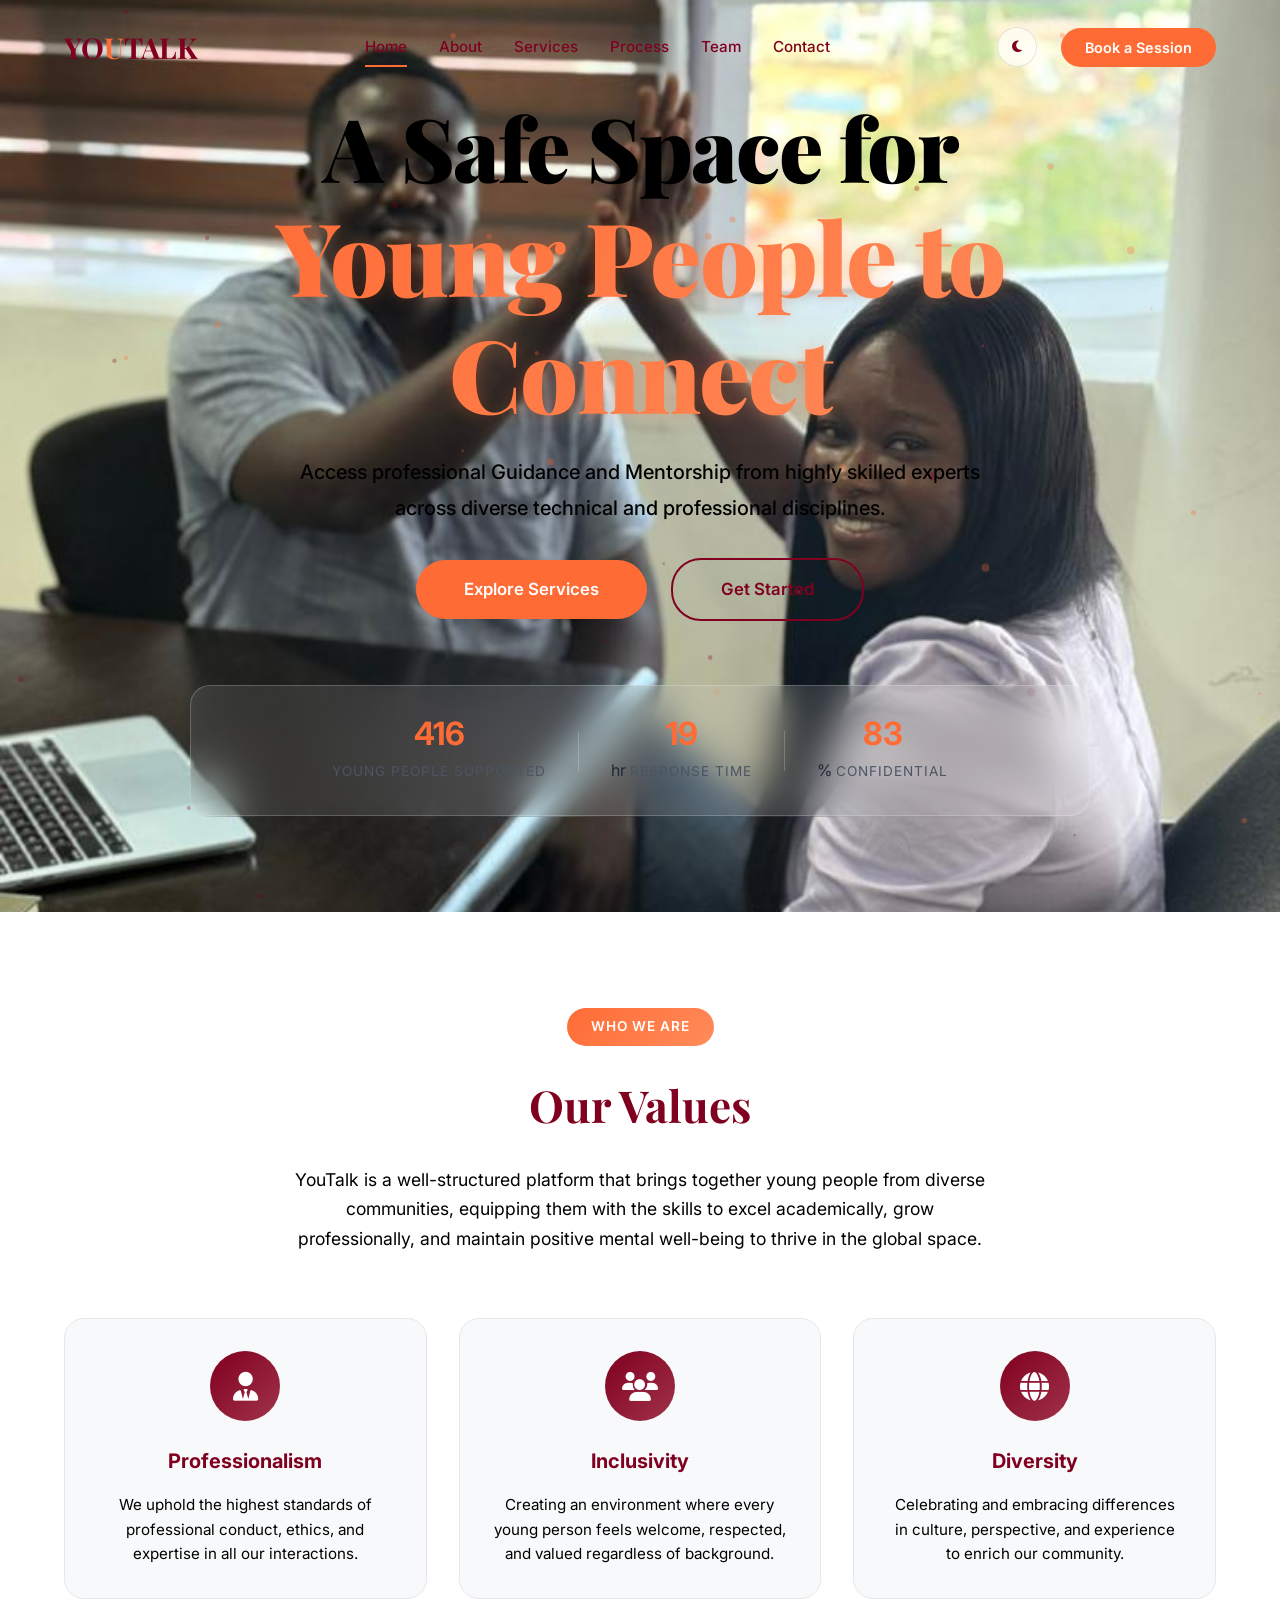
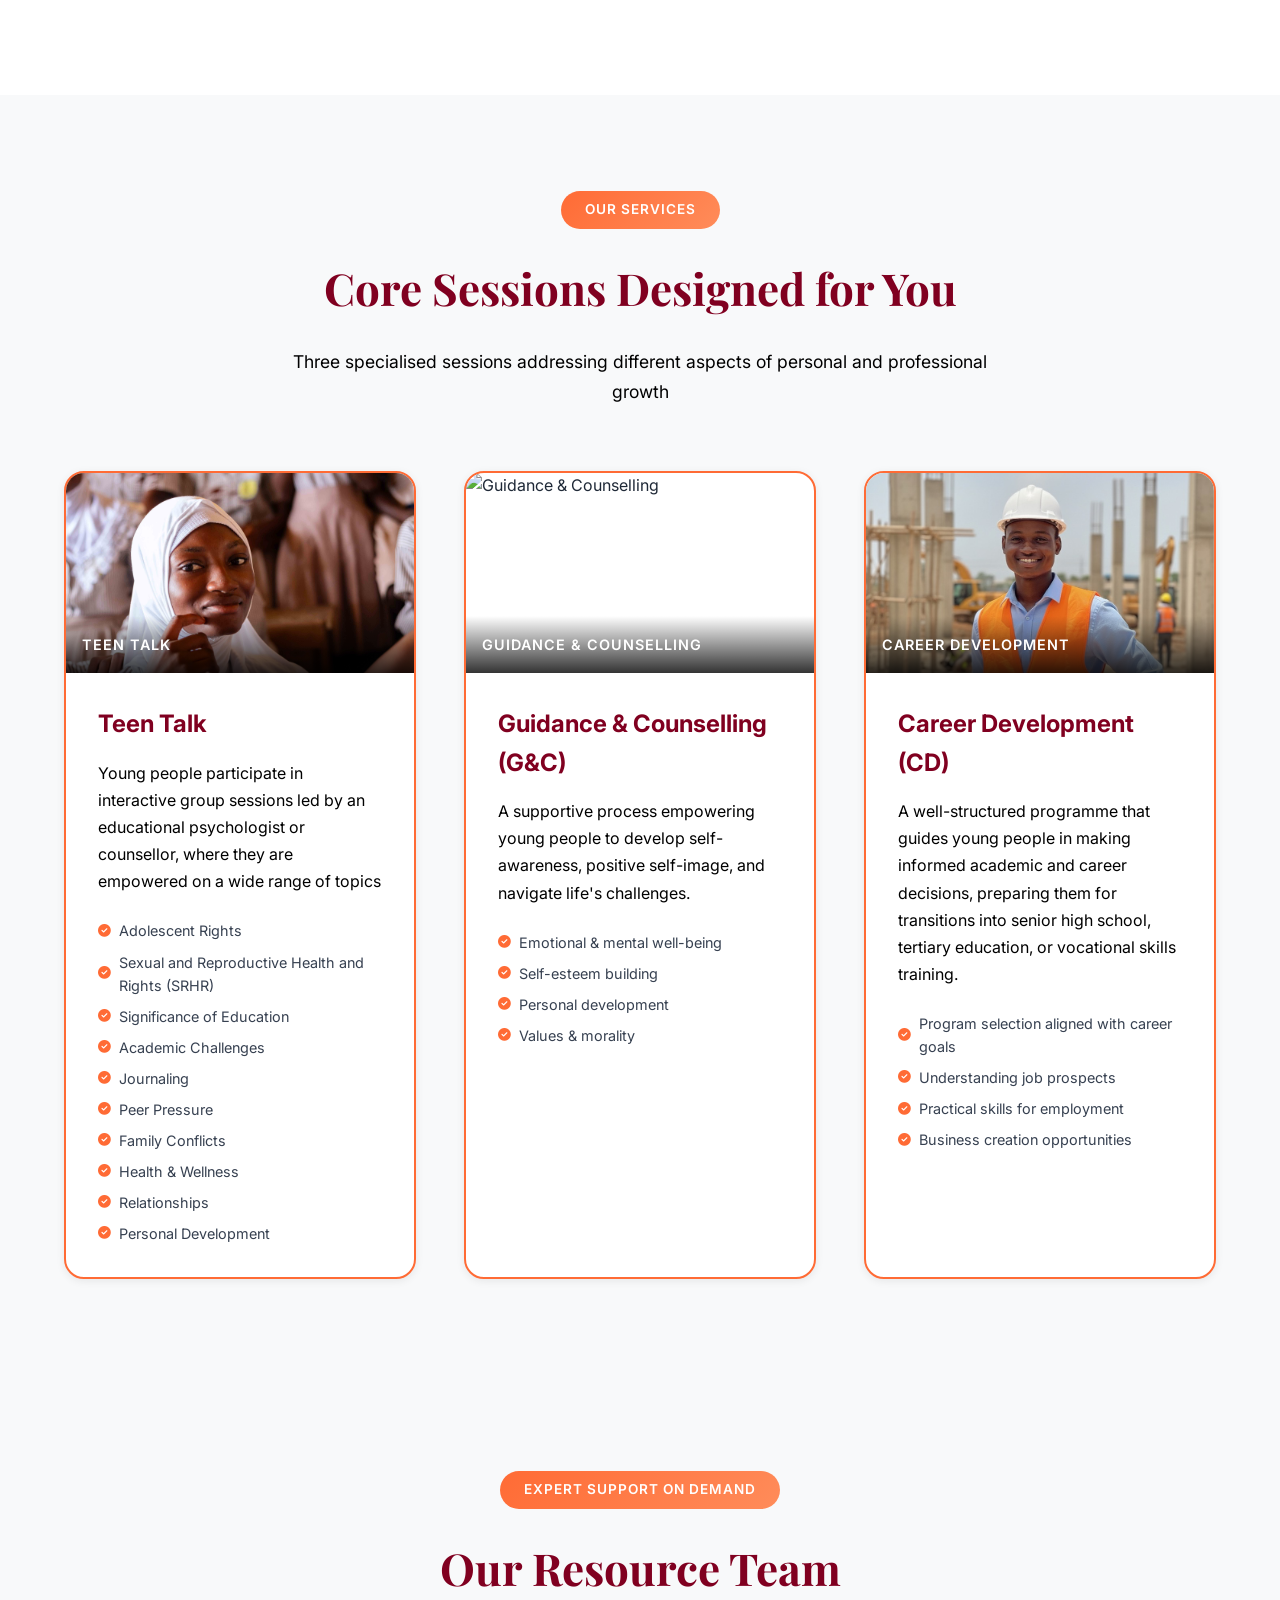
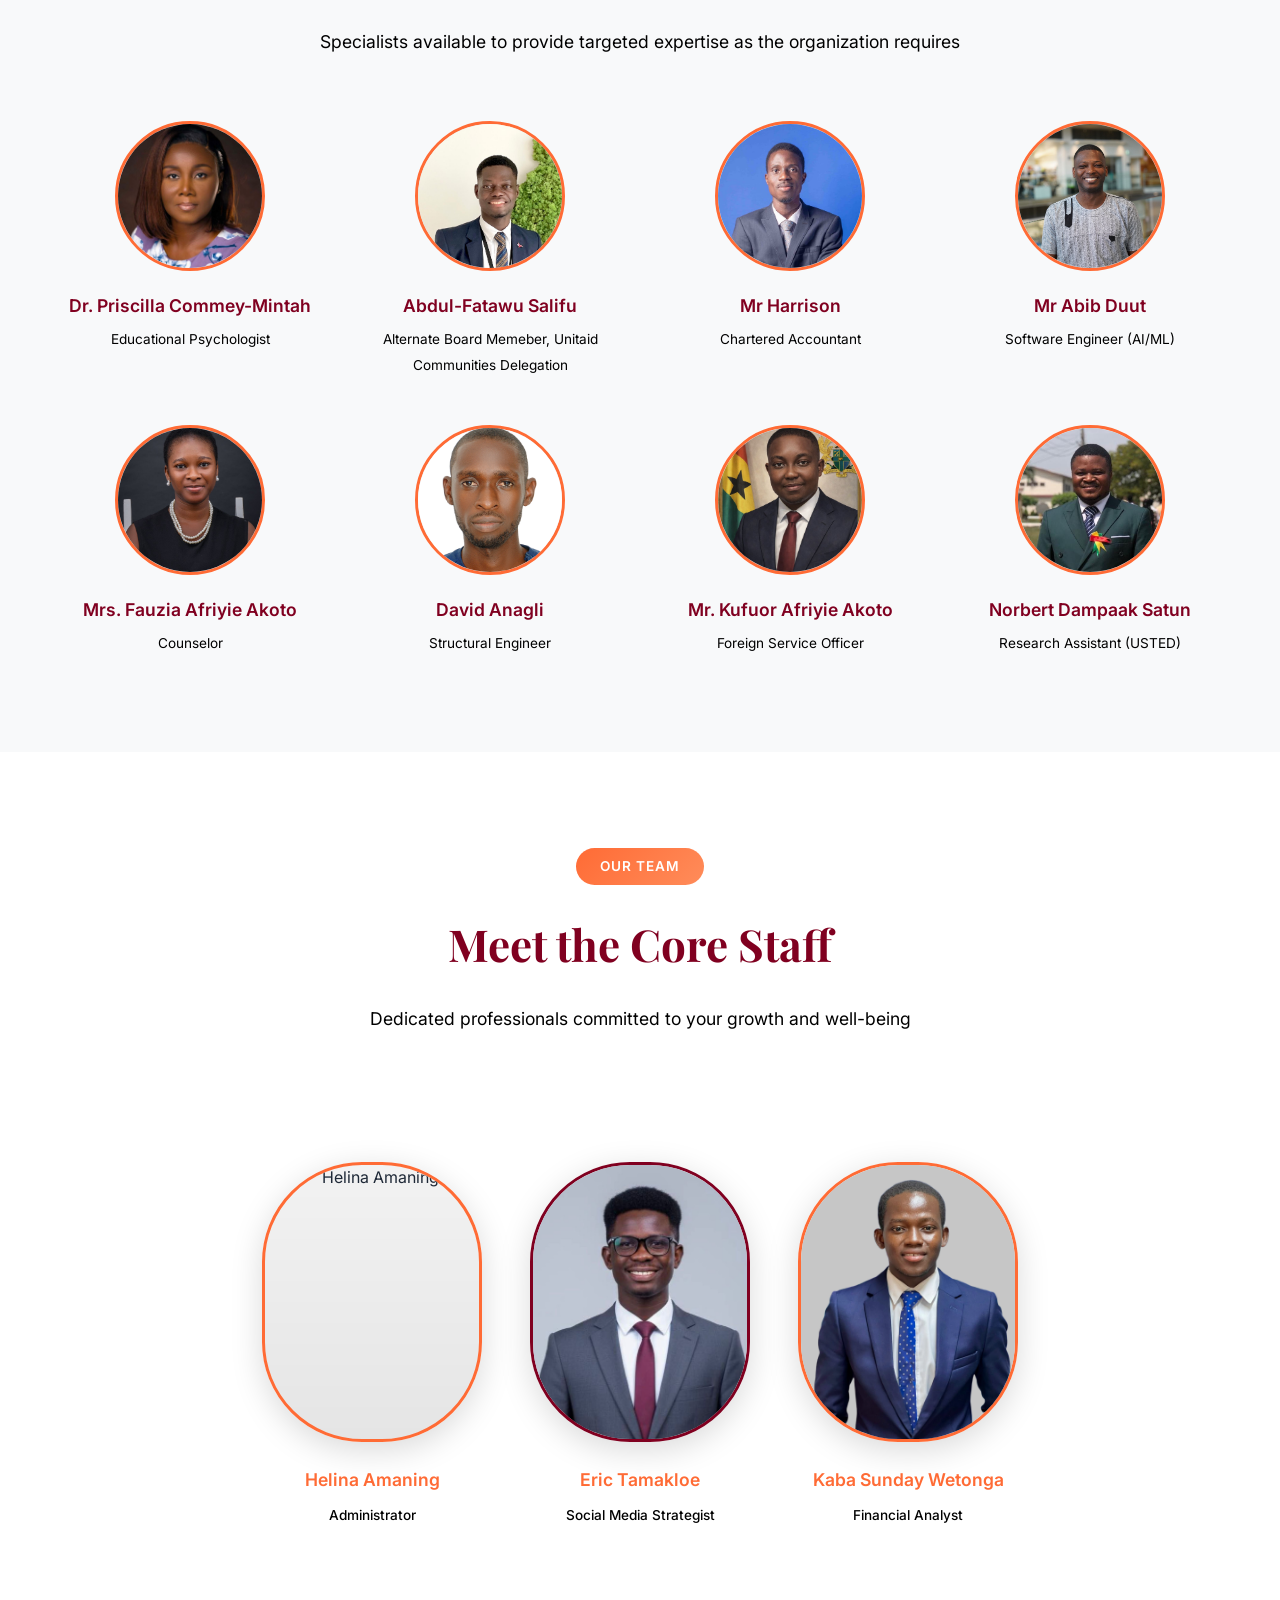
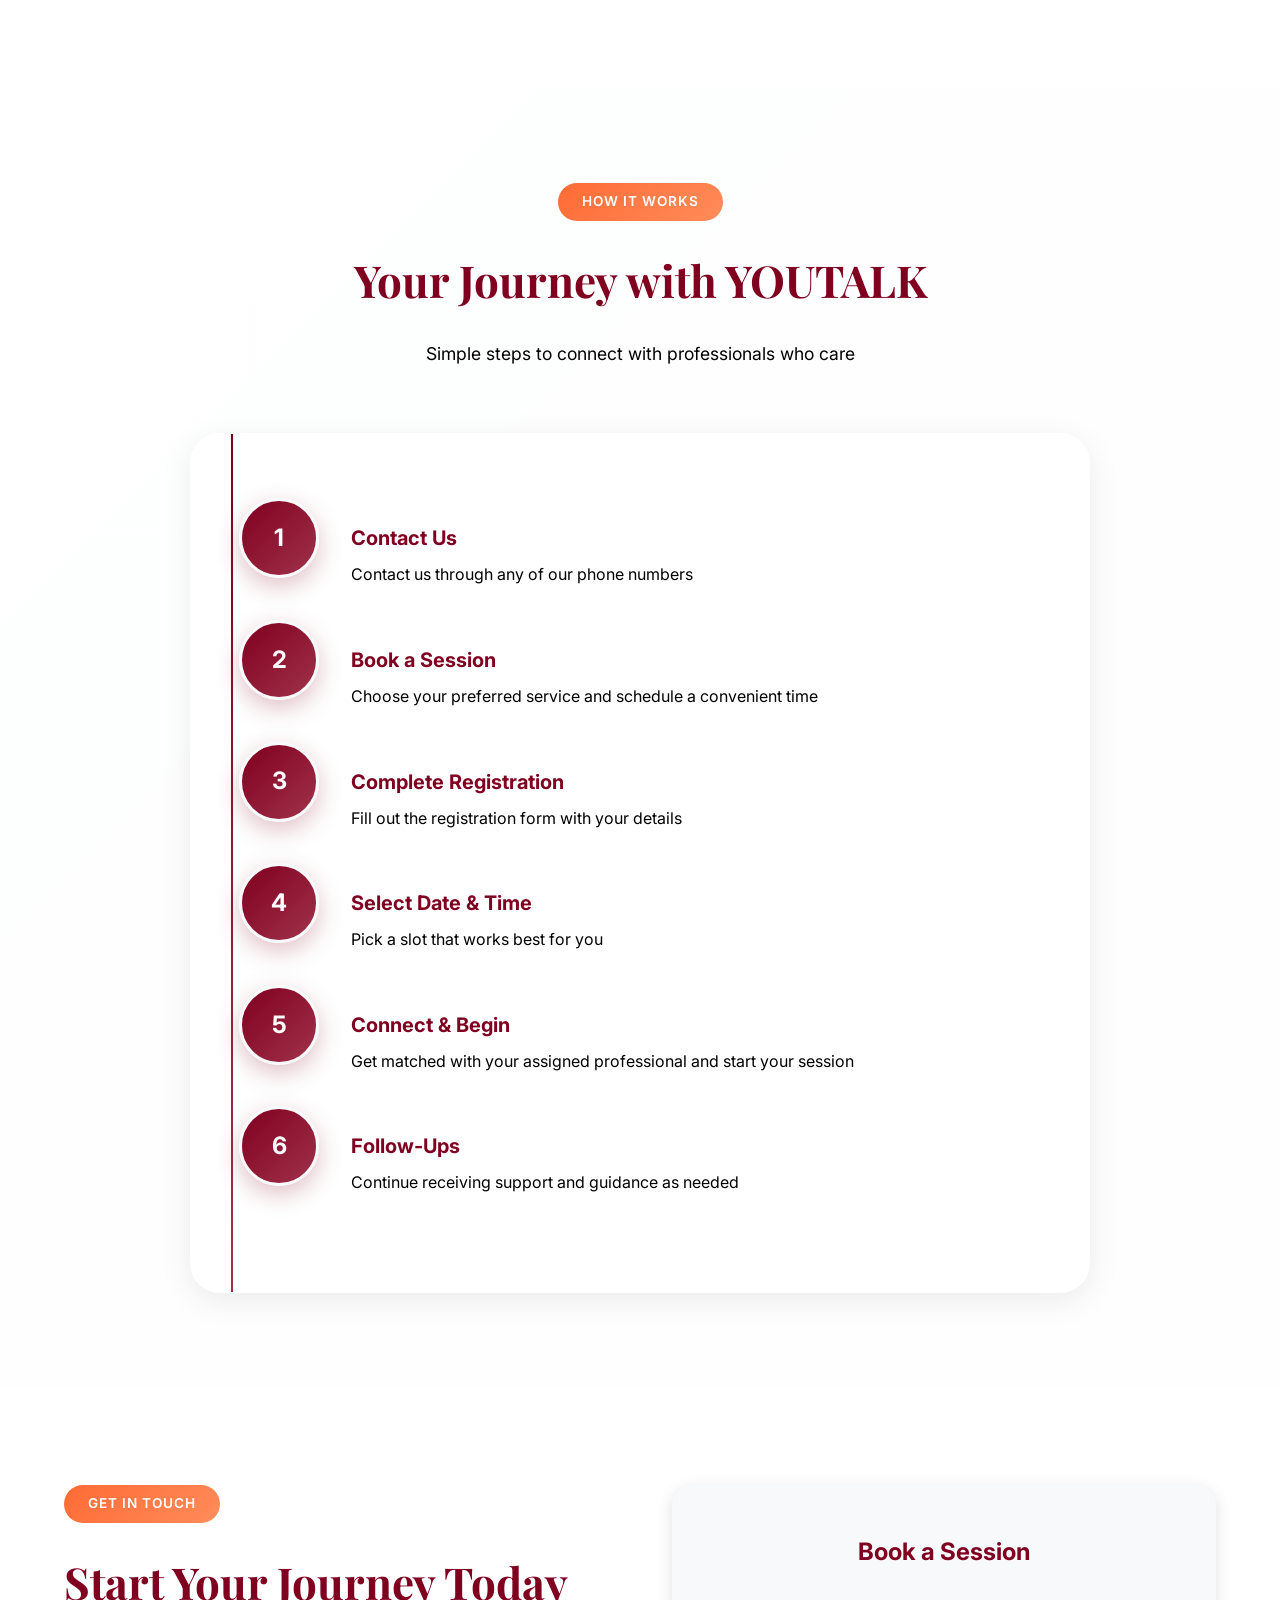
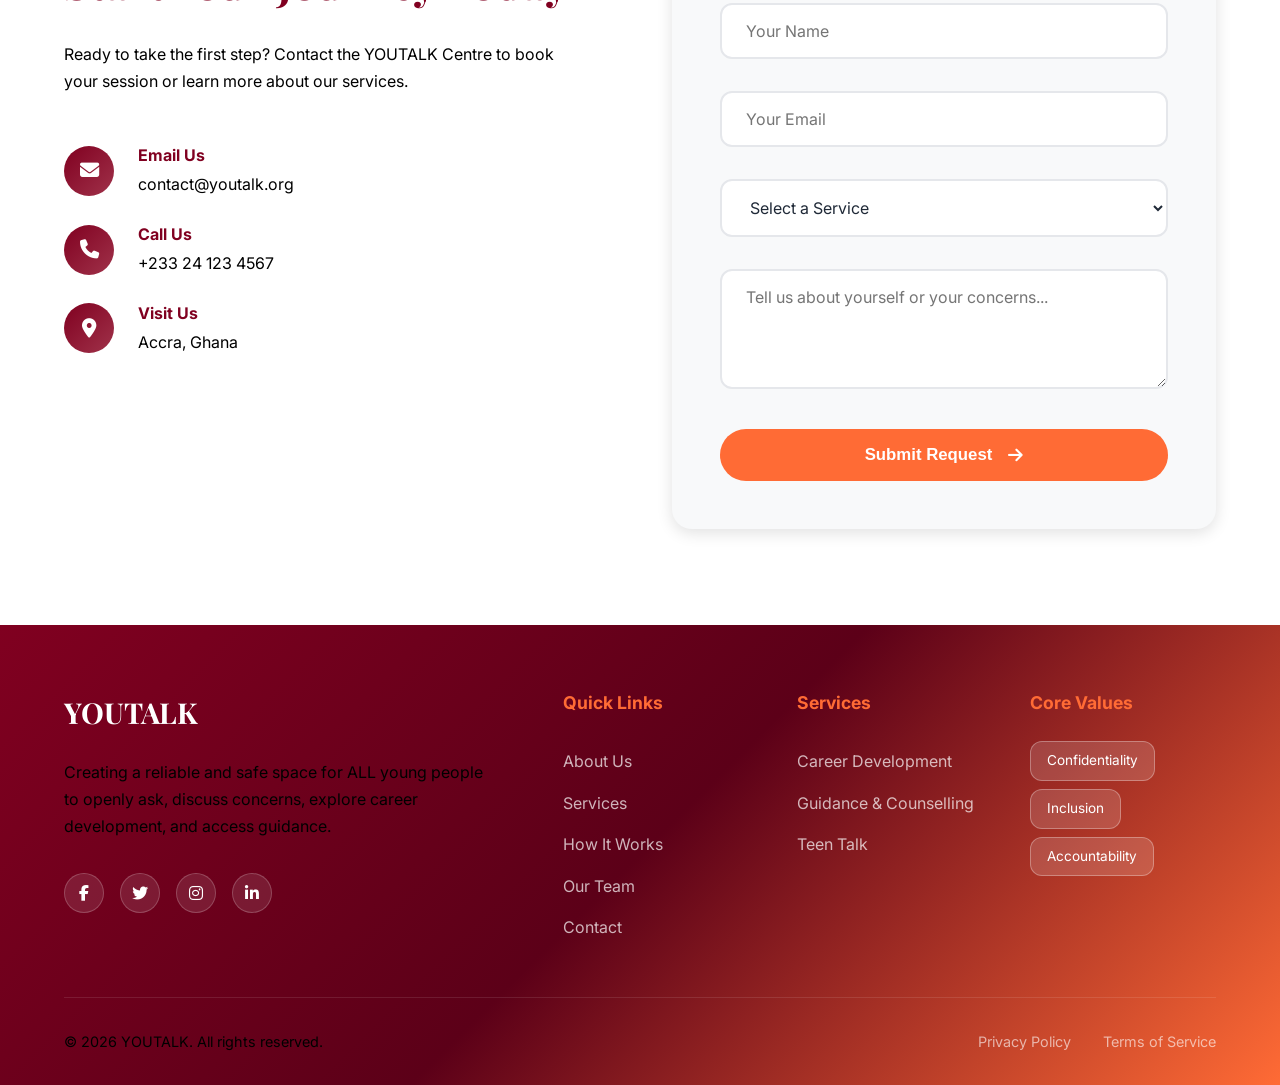
==== commit 41e1a246: "Add files via upload added" ====
--- a/index.html
+++ b/index.html
@@ -44,7 +44,7 @@
 
     <!-- Hero Section -->
     <section class="hero" id="home">
-        <div class="hero-bg" style="background-image: url('https://images.unsplash.com/photo-1600880292203-757bb62b4baf?w=1920&h=1080&fit=crop');"></div>
+        <div class="hero-bg" style="background-image: url('Images/hero image.jpeg');"></div>
         <div class="hero-overlay"></div>
         <div class="hero-content">
             <h1 class="hero-title">
@@ -215,55 +215,55 @@
                 <!-- Member 1 -->
                 <div class="resource-member">
                     <div class="resource-avatar">
+                        <img src="Images/IMG_4183.JPG(1).jpeg" alt="Dr. Priscilla Commey-Mintah">
+                    </div>
+                    <div class="resource-info">
+                        <h4 class="resource-name">Dr. Priscilla Commey-Mintah</h4>
+                        <span class="resource-title">Educational Psychologist</span>
+                    </div>
+                </div>
+
+                <!-- Member 2 -->
+                <div class="resource-member">
+                    <div class="resource-avatar">
+                        <img src="Images/Mr. Abdul.JPG.jpeg" alt="Abdul-Fatawu Salifu">
+                    </div>
+                    <div class="resource-info">
+                        <h4 class="resource-name">Abdul-Fatawu Salifu</h4>
+                        <span class="resource-title">Alternate Board Memeber, Unitaid Communities Delegation</span>
+                    </div>
+                </div>
+
+                <!-- Member 3 -->
+                <div class="resource-member">
+                    <div class="resource-avatar">
+                        <img src="Images/Mr harrison.jpeg" alt="Mr Harrison">
+                    </div>
+                    <div class="resource-info">
+                        <h4 class="resource-name">Mr Harrison</h4>
+                        <span class="resource-title">Chartered Accountant</span>
+                    </div>
+                </div>
+
+                <!-- Member 4 -->
+                <div class="resource-member">
+                    <div class="resource-avatar">
+                        <img src="Images/Mr. Abib Duut .JPG.jpeg" alt="Mr Abib Duut">
+                    </div>
+                    <div class="resource-info">
+                        <h4 class="resource-name">Mr Abib Duut</h4>
+                        <span class="resource-title">Software Engineer (AI/ML)</span>
+                    </div>
+                </div>
+
+                <!-- Member 5 -->
+                <div class="resource-member">
+                    <div class="resource-avatar">
                         <img src="Images/fauzia.jpeg" alt="Mrs. Fauzia Afriyie Akoto">
                     </div>
                     <div class="resource-info">
                         <h4 class="resource-name">Mrs. Fauzia Afriyie Akoto</h4>
                         <span class="resource-title">Counselor</span>
-                    </div>
-                </div>
-
-                <!-- Member 2 -->
-                <div class="resource-member">
-                    <div class="resource-avatar">
-                        <img src="Images/Mr. Abdul.JPG.jpeg" alt="Abdul-Fatawu Salifu">
-                    </div>
-                    <div class="resource-info">
-                        <h4 class="resource-name">Abdul-Fatawu Salifu</h4>
-                        <span class="resource-title">Alternate Board Memeber, Unitaid Communities Delegation</span>
-                    </div>
-                </div>
-
-                <!-- Member 3 -->
-                <div class="resource-member">
-                    <div class="resource-avatar">
-                        <img src="Images/Mr harrison.jpeg" alt="Mr Harrison">
-                    </div>
-                    <div class="resource-info">
-                        <h4 class="resource-name">Mr Harrison</h4>
-                        <span class="resource-title">Chartered Accountant</span>
-                    </div>
-                </div>
-
-                <!-- Member 4 -->
-                <div class="resource-member">
-                    <div class="resource-avatar">
-                        <img src="Images/Mr. Abib Duut .JPG.jpeg" alt="Mr Abib Duut">
-                    </div>
-                    <div class="resource-info">
-                        <h4 class="resource-name">Mr Abib Duut</h4>
-                        <span class="resource-title">Software Engineer (AI/ML)</span>
-                    </div>
-                </div>
-
-                <!-- Member 5 -->
-                <div class="resource-member">
-                    <div class="resource-avatar">
-                        <img src="Images/IMG_4183.JPG(1).jpeg" alt="Dr. Priscilla Commey-Mintah">
-                    </div>
-                    <div class="resource-info">
-                        <h4 class="resource-name">Dr. Priscilla Commey-Mintah</h4>
-                        <span class="resource-title">Educational Psychologist</span>
                     </div>
                 </div>
 
@@ -341,11 +341,76 @@
                 <!-- Member 3 -->
                 <div class="team-capsule" data-aos="fade-up" data-aos-delay="200">
                     <div class="capsule-image-wrapper">
-                        <img src="Images/Core Staff.JPG(1).jpeg" alt="Kaba Sunday Wetonga" class="capsule-image">
+                        <img src="Images/Suday new.PNG" alt="Kaba Sunday Wetonga" class="capsule-image">
                     </div>
                     <div class="capsule-info">
                         <h4 class="capsule-name">Kaba Sunday Wetonga</h4>
                         <span class="capsule-role">Financial Analyst</span>
+                    </div>
+                </div>
+            </div>
+        </div>
+    </section>
+
+
+
+    <!-- Process Section -->
+    <section class="process" id="process">
+        <div class="container">
+            <div class="section-header">
+                <span class="section-tag">How It Works</span>
+                <h2 class="section-title">Your Journey with YOUTALK</h2>
+                <p class="section-subtitle">
+                    Simple steps to connect with professionals who care
+                </p>
+            </div>
+
+            <div class="process-timeline">
+                <div class="process-item" data-aos="fade-right">
+                    <div class="process-number">1</div>
+                    <div class="process-content">
+                        <h3>Contact Us</h3>
+                        <p>Contact us through any of our phone numbers</p>
+                    </div>
+                </div>
+
+                <div class="process-item" data-aos="fade-left">
+                    <div class="process-number">2</div>
+                    <div class="process-content">
+                        <h3>Book a Session</h3>
+                        <p>Choose your preferred service and schedule a convenient time</p>
+                    </div>
+                </div>
+
+                <div class="process-item" data-aos="fade-right">
+                    <div class="process-number">3</div>
+                    <div class="process-content">
+                        <h3>Complete Registration</h3>
+                        <p>Fill out the registration form with your details</p>
+                    </div>
+                </div>
+
+                <div class="process-item" data-aos="fade-left">
+                    <div class="process-number">4</div>
+                    <div class="process-content">
+                        <h3>Select Date & Time</h3>
+                        <p>Pick a slot that works best for you</p>
+                    </div>
+                </div>
+
+                <div class="process-item" data-aos="fade-right">
+                    <div class="process-number">5</div>
+                    <div class="process-content">
+                        <h3>Connect & Begin</h3>
+                        <p>Get matched with your assigned professional and start your session</p>
+                    </div>
+                </div>
+
+                <div class="process-item" data-aos="fade-left">
+                    <div class="process-number">6</div>
+                    <div class="process-content">
+                        <h3>Follow-Ups</h3>
+                        <p>Continue receiving support and guidance as needed</p>
                     </div>
                 </div>
             </div>
@@ -419,69 +484,6 @@
                             <i class="fas fa-arrow-right"></i>
                         </button>
                     </form>
-                </div>
-            </div>
-        </div>
-    </section>
-
-    <!-- Process Section -->
-    <section class="process" id="process">
-        <div class="container">
-            <div class="section-header">
-                <span class="section-tag">How It Works</span>
-                <h2 class="section-title">Your Journey with YOUTALK</h2>
-                <p class="section-subtitle">
-                    Simple steps to connect with professionals who care
-                </p>
-            </div>
-
-            <div class="process-timeline">
-                <div class="process-item" data-aos="fade-right">
-                    <div class="process-number">1</div>
-                    <div class="process-content">
-                        <h3>Contact Us</h3>
-                        <p>Contact us through any of our phone numbers</p>
-                    </div>
-                </div>
-
-                <div class="process-item" data-aos="fade-left">
-                    <div class="process-number">2</div>
-                    <div class="process-content">
-                        <h3>Book a Session</h3>
-                        <p>Choose your preferred service and schedule a convenient time</p>
-                    </div>
-                </div>
-
-                <div class="process-item" data-aos="fade-right">
-                    <div class="process-number">3</div>
-                    <div class="process-content">
-                        <h3>Complete Registration</h3>
-                        <p>Fill out the registration form with your details</p>
-                    </div>
-                </div>
-
-                <div class="process-item" data-aos="fade-left">
-                    <div class="process-number">4</div>
-                    <div class="process-content">
-                        <h3>Select Date & Time</h3>
-                        <p>Pick a slot that works best for you</p>
-                    </div>
-                </div>
-
-                <div class="process-item" data-aos="fade-right">
-                    <div class="process-number">5</div>
-                    <div class="process-content">
-                        <h3>Connect & Begin</h3>
-                        <p>Get matched with your assigned professional and start your session</p>
-                    </div>
-                </div>
-
-                <div class="process-item" data-aos="fade-left">
-                    <div class="process-number">6</div>
-                    <div class="process-content">
-                        <h3>Follow-Ups</h3>
-                        <p>Continue receiving support and guidance as needed</p>
-                    </div>
                 </div>
             </div>
         </div>
@@ -533,8 +535,8 @@
             <div class="footer-bottom">
                 <p>&copy; 2026 YOUTALK. All rights reserved.</p>
                 <div class="footer-bottom-links">
-                    <a href="#">Privacy Policy</a>
-                    <a href="#">Terms of Service</a>
+                    <a href="privacy-policy.html">Privacy Policy</a>
+                    <a href="terms-of-service.html">Terms of Service</a>
                 </div>
             </div>
         </div>
@@ -553,8 +555,8 @@
         <div class="indicator-dot" data-section="About" data-target="#about"></div>
         <div class="indicator-dot" data-section="Services" data-target="#services"></div>
         <div class="indicator-dot" data-section="Team" data-target="#team"></div>
+        <div class="indicator-dot" data-section="Process" data-target="#process"></div>
         <div class="indicator-dot" data-section="Contact" data-target="#contact"></div>
-        <div class="indicator-dot" data-section="Process" data-target="#process"></div>
     </nav>
 
     <!-- Back to Top Button -->
--- a/styles.css
+++ b/styles.css
@@ -379,7 +379,7 @@
     left: 0;
     width: 100%;
     height: 100%;
-    background-image: url('https://images.unsplash.com/photo-1600880292203-757bb62b4baf?w=1920&h=1080&fit=crop');
+    background-image: url('Images/hero\ image.jpeg');
     background-size: cover;
     background-position: center;
     z-index: -2;
@@ -808,6 +808,7 @@
     width: 100%;
     height: 100%;
     object-fit: cover;
+    object-position: center 30%;
     transition: transform var(--transition-slow);
 }
 
@@ -1205,7 +1206,7 @@
     .capsule-image-wrapper:nth-child(1) { height: 280px !important; border-color: var(--orange); }
     .capsule-image-wrapper:nth-child(2) { height: 320px !important; border-color: var(--burgundy); }
     .capsule-image-wrapper:nth-child(3) { height: 300px !important; border-color: var(--orange); }
-}
+}
 
     .capsule-image-wrapper {
         width: 220px;
@@ -1215,7 +1216,7 @@
     .capsule-image-wrapper:nth-child(1) { height: 280px !important; }
     .capsule-image-wrapper:nth-child(2) { height: 320px !important; }
     .capsule-image-wrapper:nth-child(3) { height: 300px !important; }
-}
+
 
 @media (max-width: 480px) {
     .capsule-image-wrapper {
@@ -1266,12 +1267,18 @@
     overflow: hidden;
     border: 3px solid var(--orange);
     margin-bottom: var(--space-md);
+    background: var(--gray-200);
+}
+
+[data-theme="dark"] .resource-avatar {
+    background: var(--gray-800);
 }
 
 .resource-avatar img {
     width: 100%;
     height: 100%;
     object-fit: cover;
+    object-position: center 30%;
 }
 
 /* Name and title styling */
@@ -1295,7 +1302,7 @@
 
 [data-theme="dark"] .resource-title {
     color: var(--white);
-}
+}
 
     /* Responsive grid */
     @media (max-width: 1024px) {
@@ -1304,7 +1311,7 @@
         }
     }
 
-    @media (max-width: 768px) {
+    @media (max-width: 768px) {
     .resource-grid {
         grid-template-columns: 1fr;
         max-width: 500px;
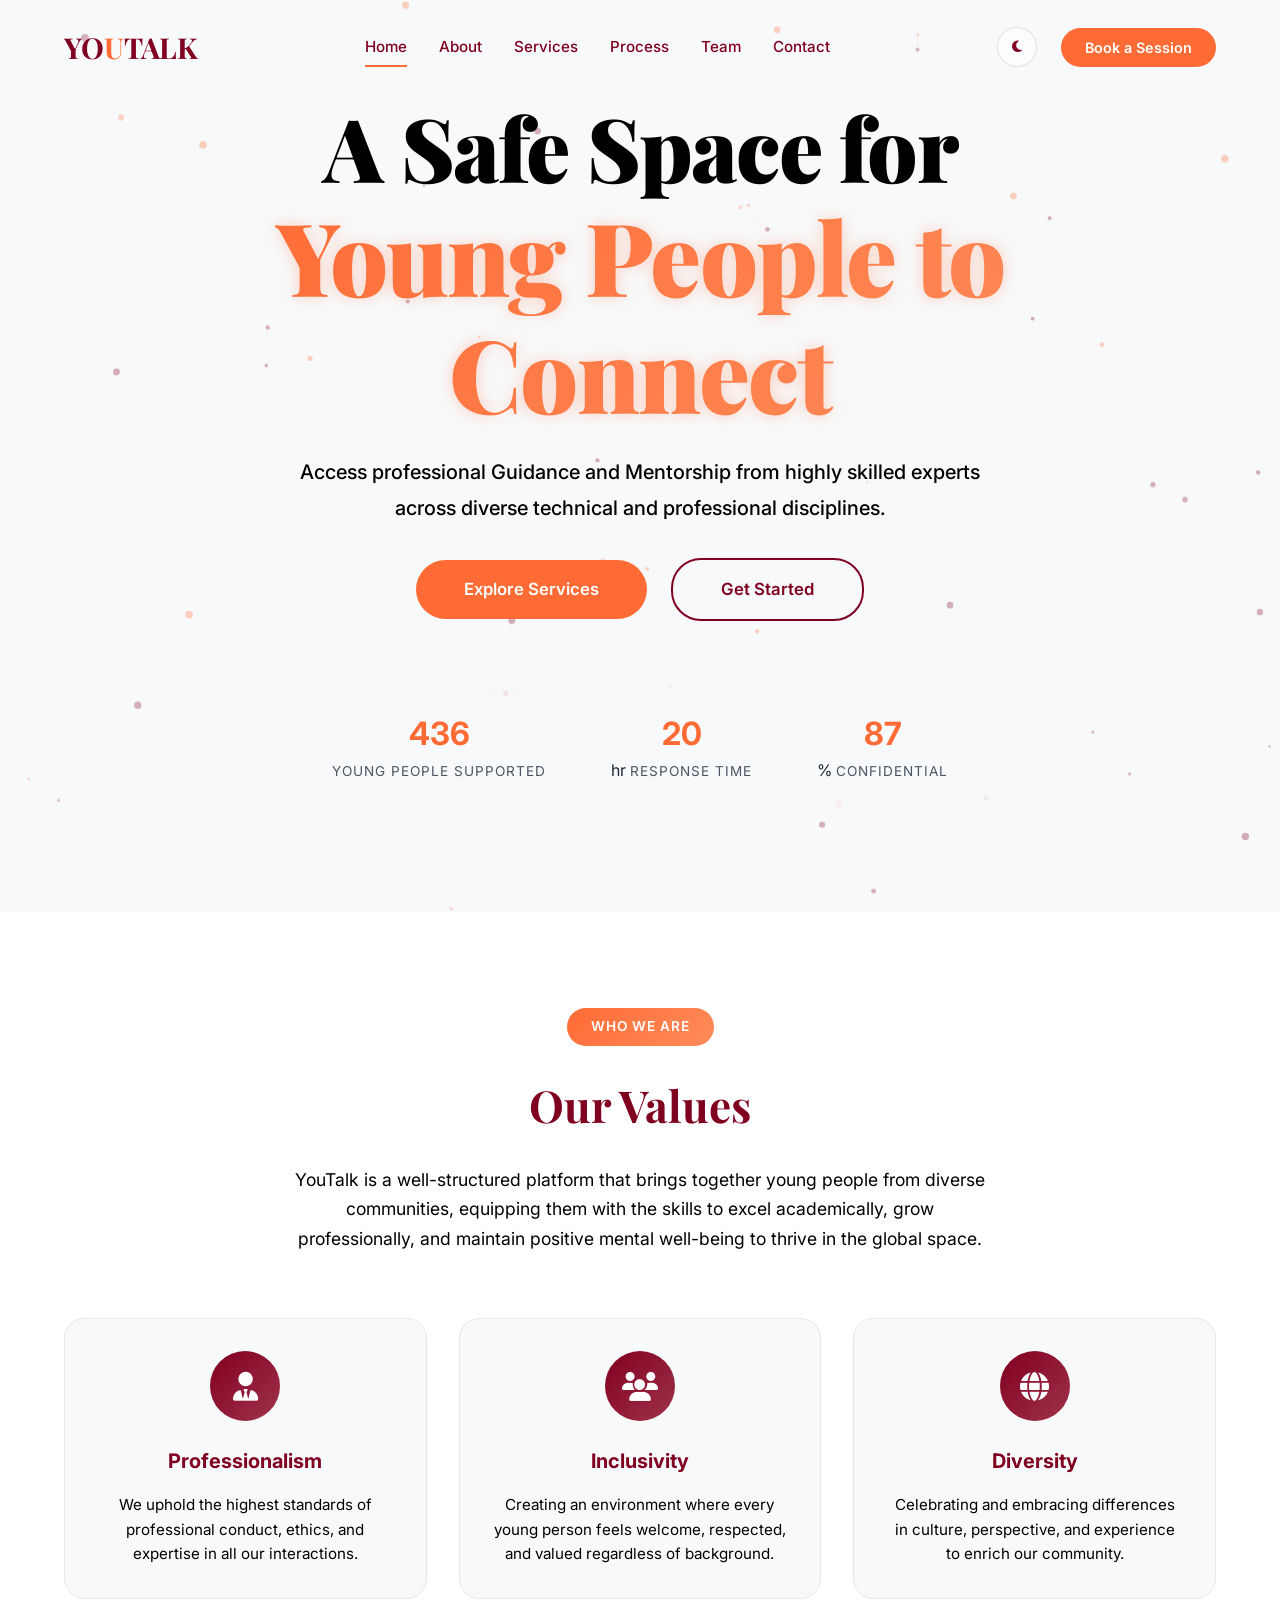
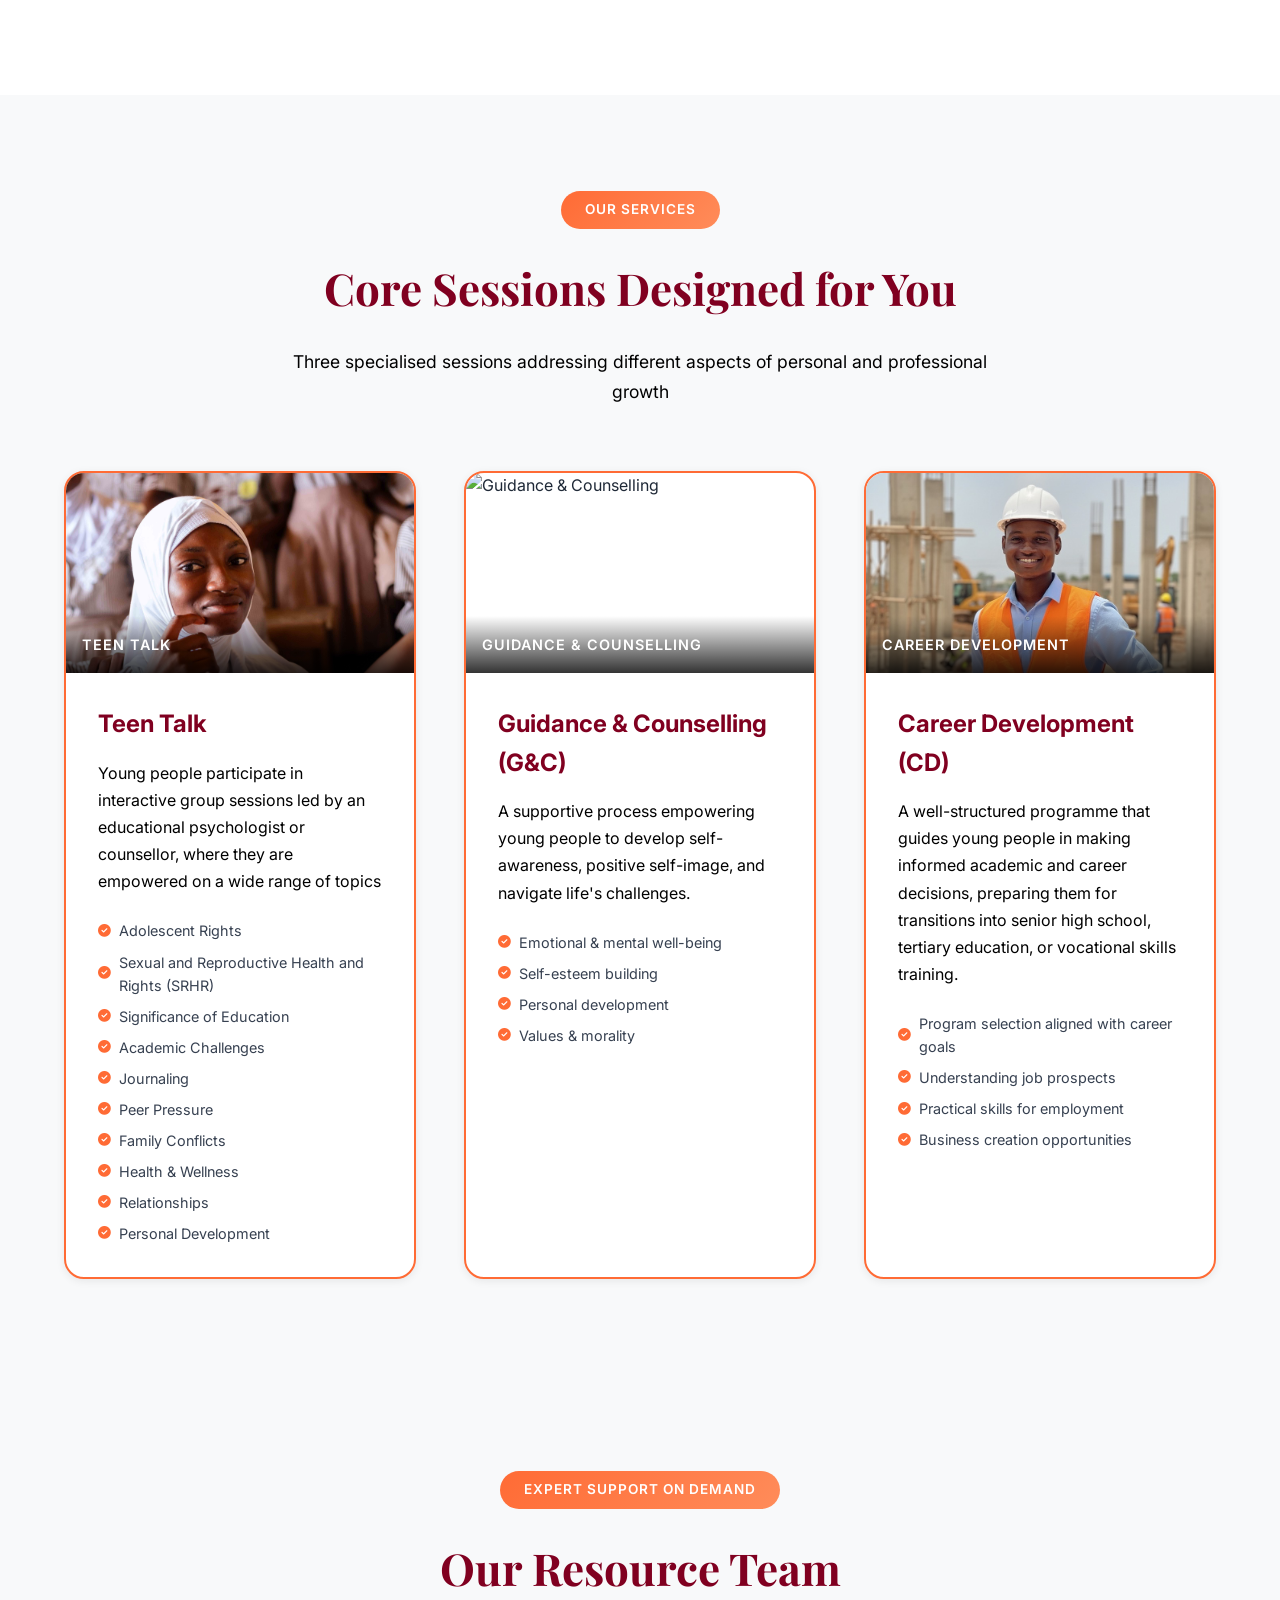
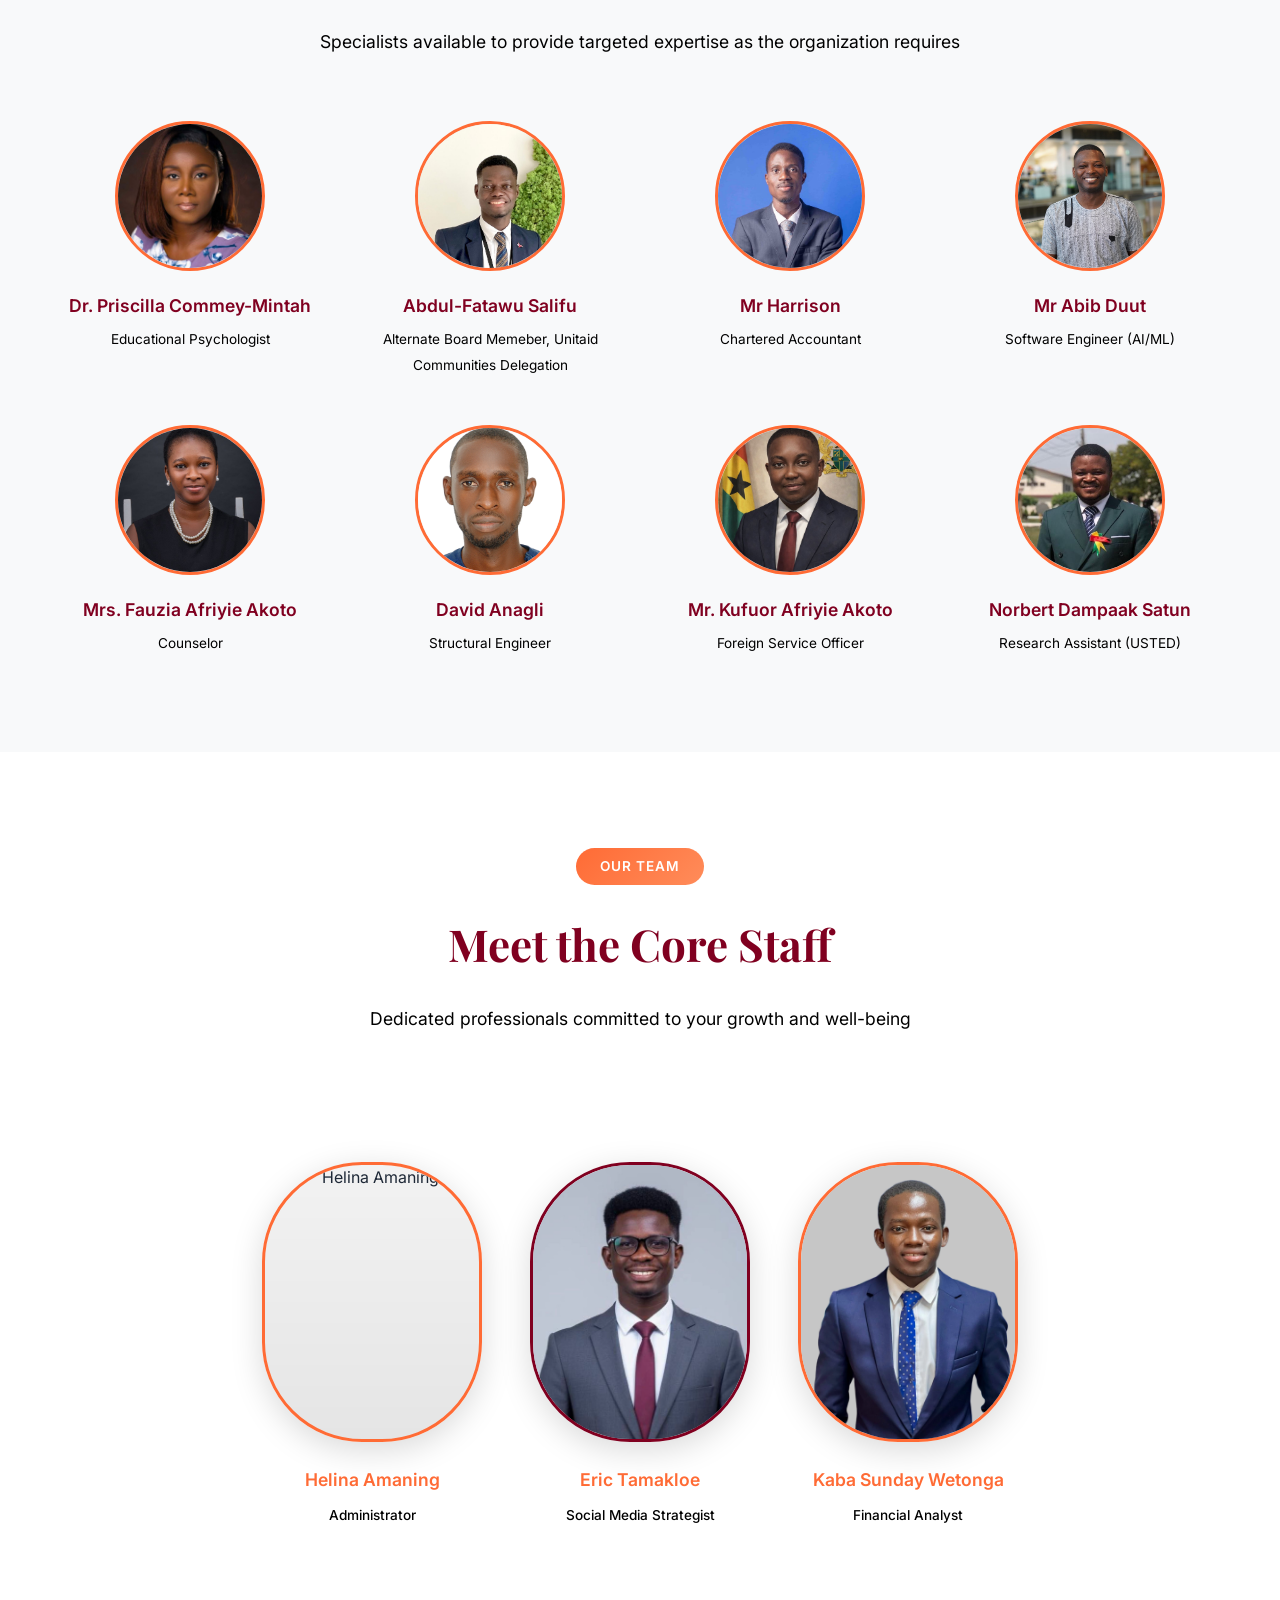
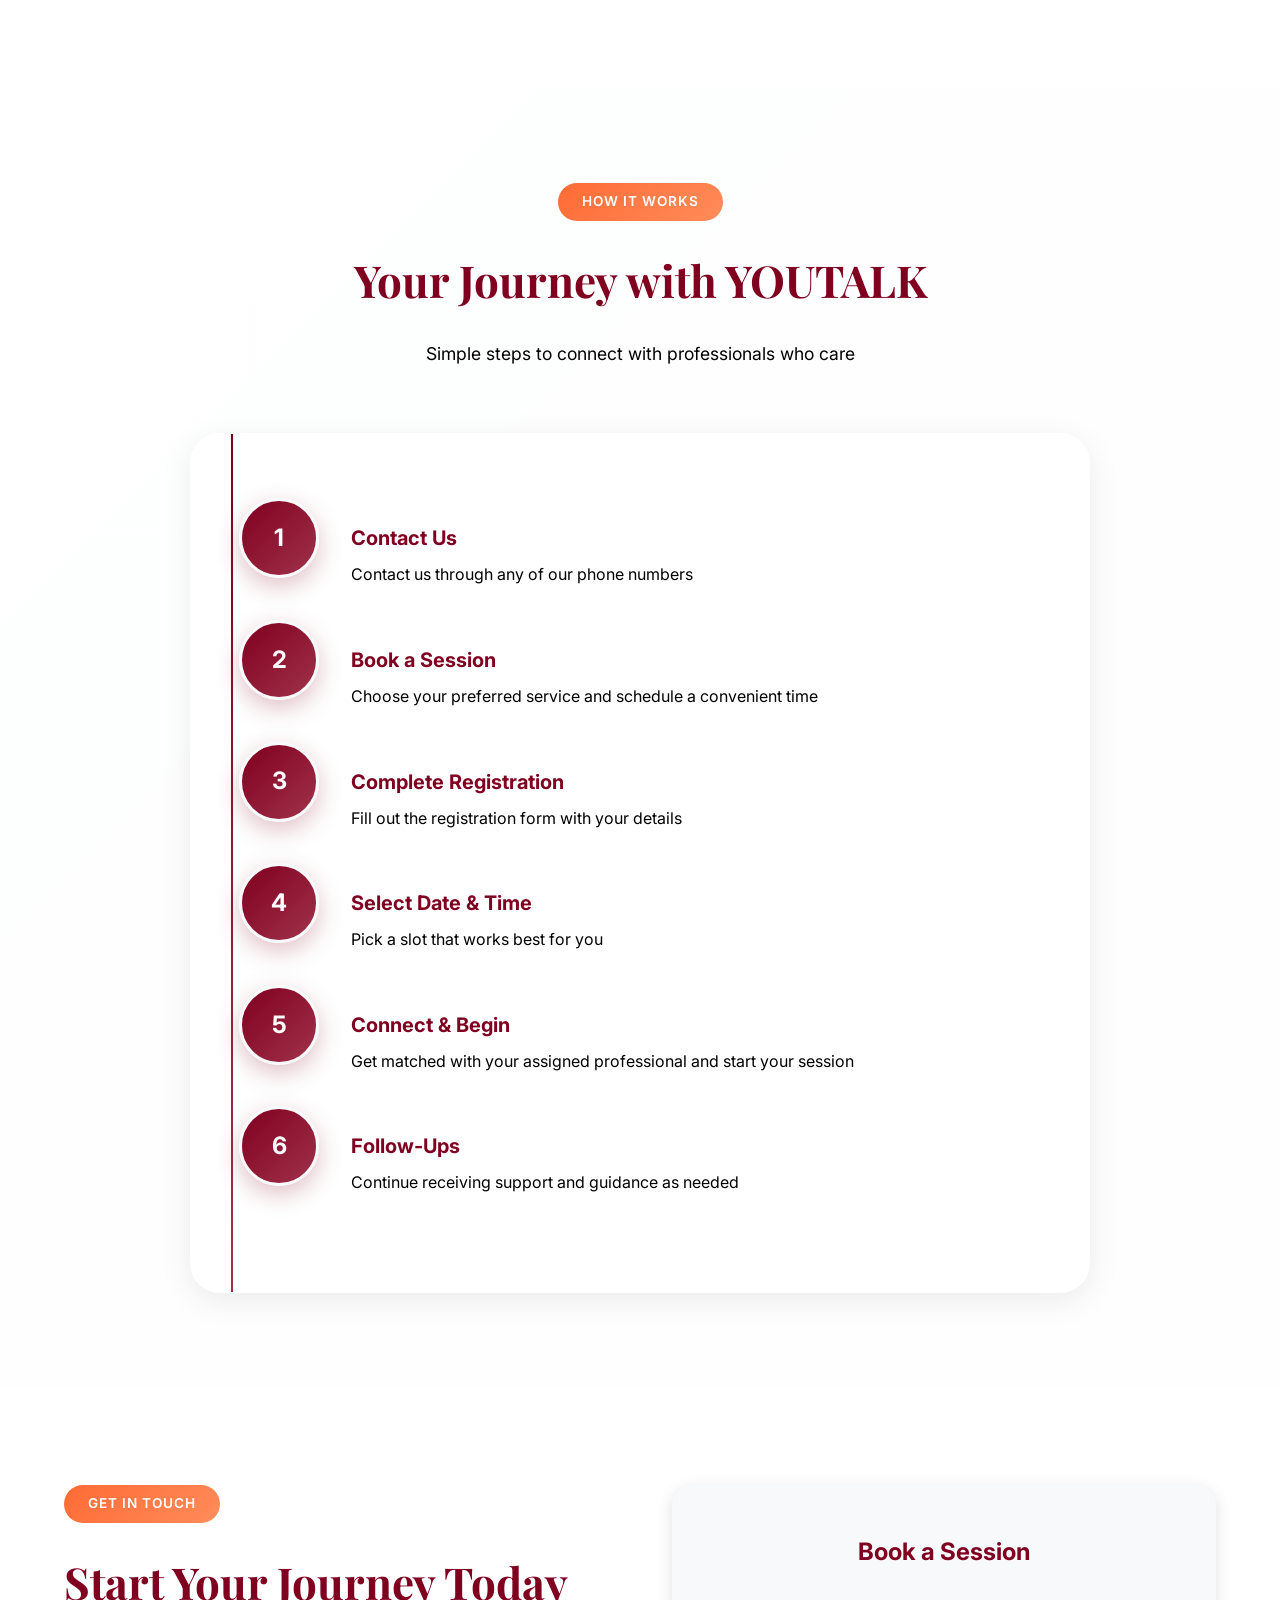
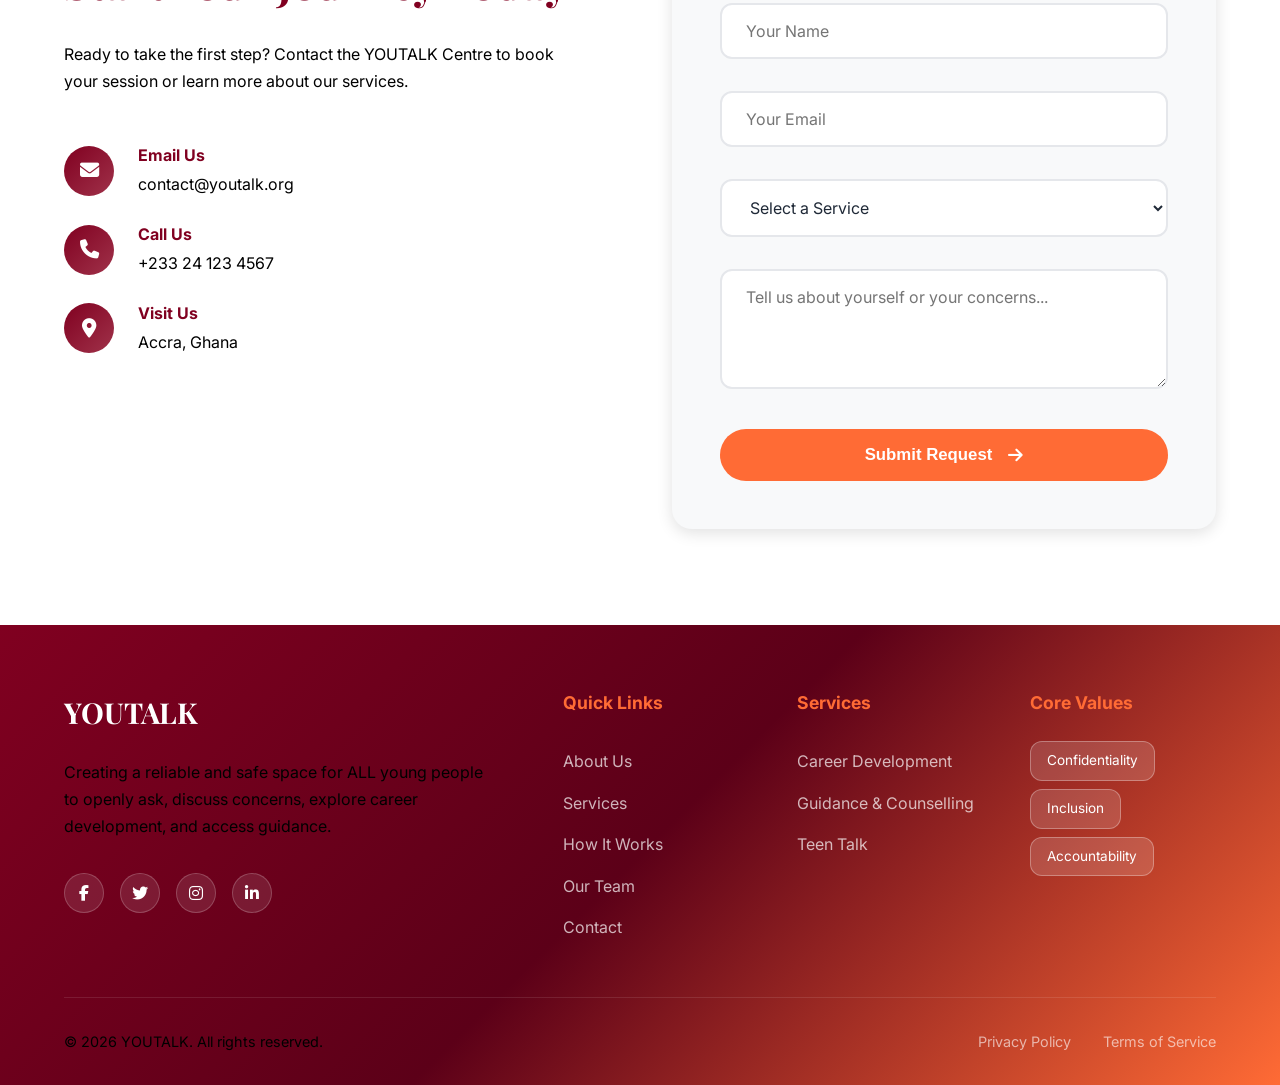
==== commit 974adb10: "Add files via upload final touches" ====
--- a/index.html
+++ b/index.html
@@ -44,7 +44,7 @@
 
     <!-- Hero Section -->
     <section class="hero" id="home">
-        <div class="hero-bg" style="background-image: url('Images/hero image.jpeg');"></div>
+        <div class="hero-bg" style="background-image: url('https://images.unsplash.com/photo-1600880292203-757bb62b4baf?w=1920&h=1080&fit=crop');"></div>
         <div class="hero-overlay"></div>
         <div class="hero-content">
             <h1 class="hero-title">
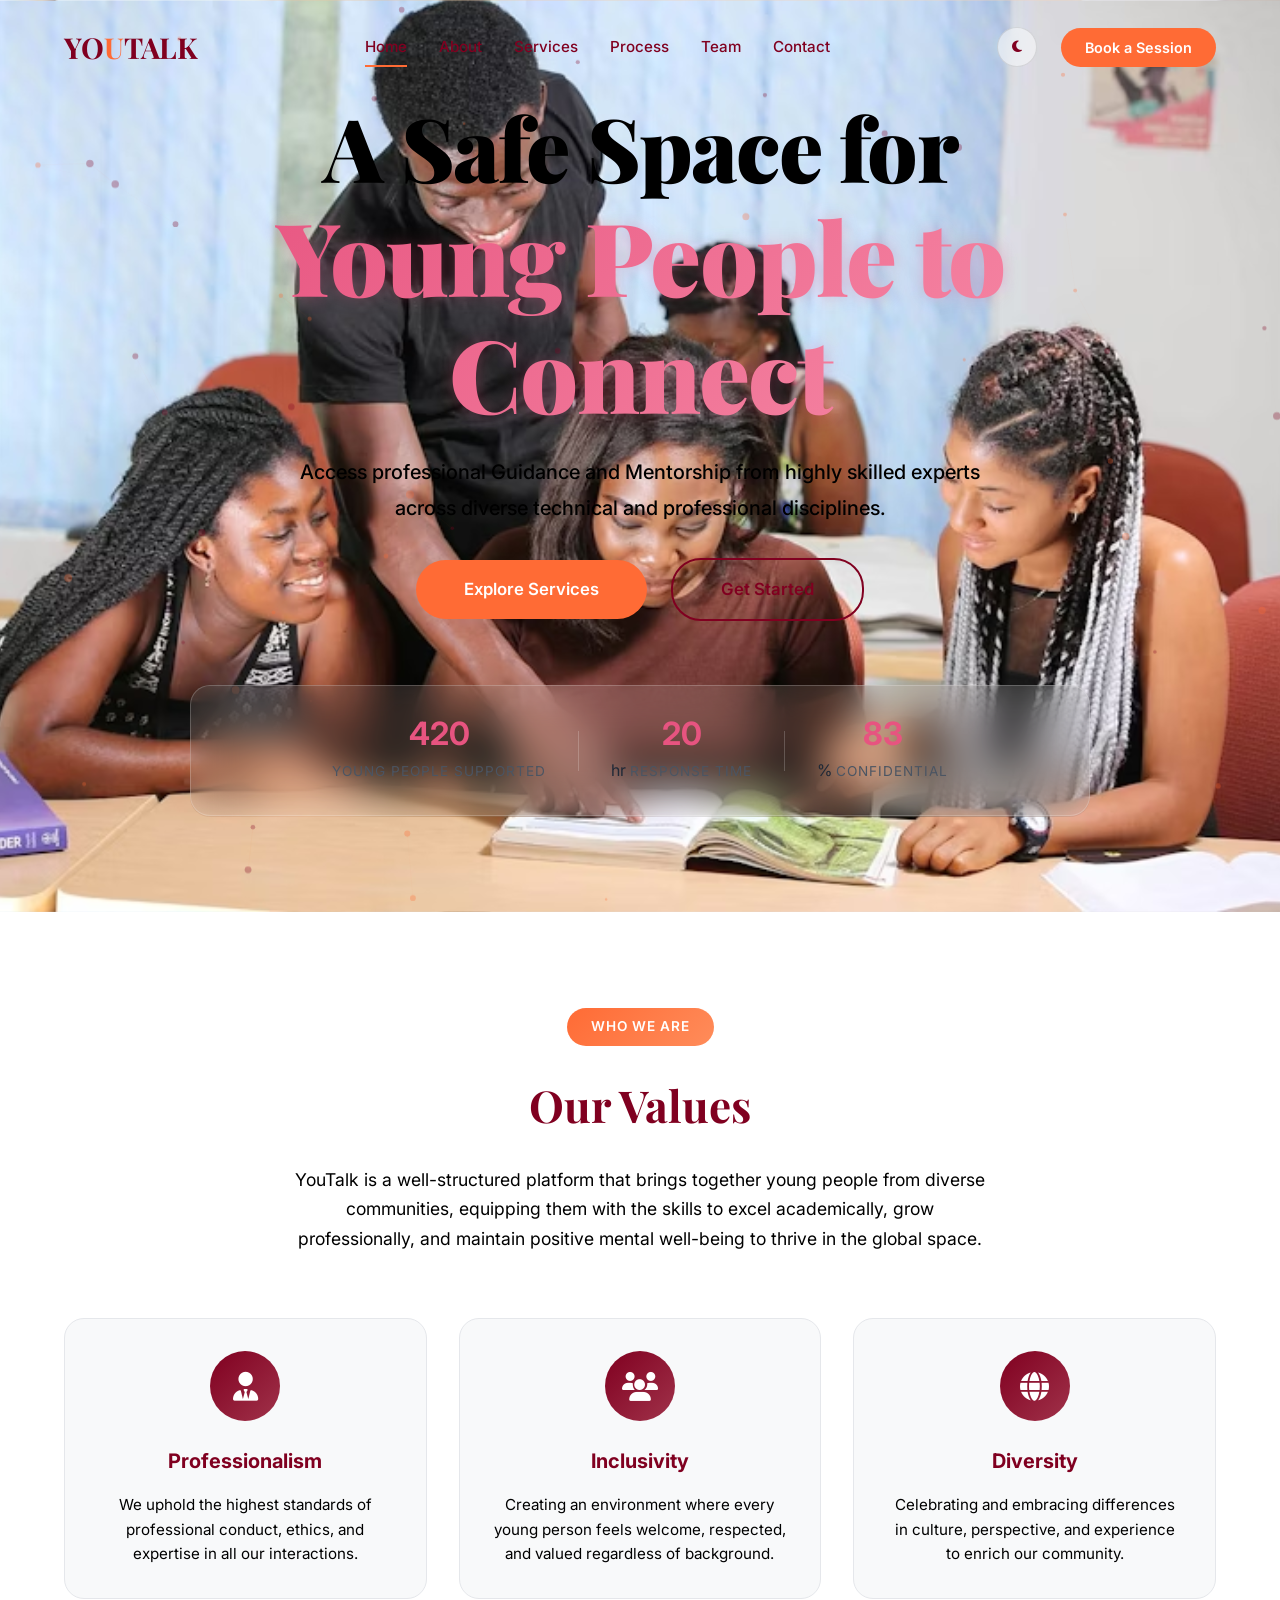
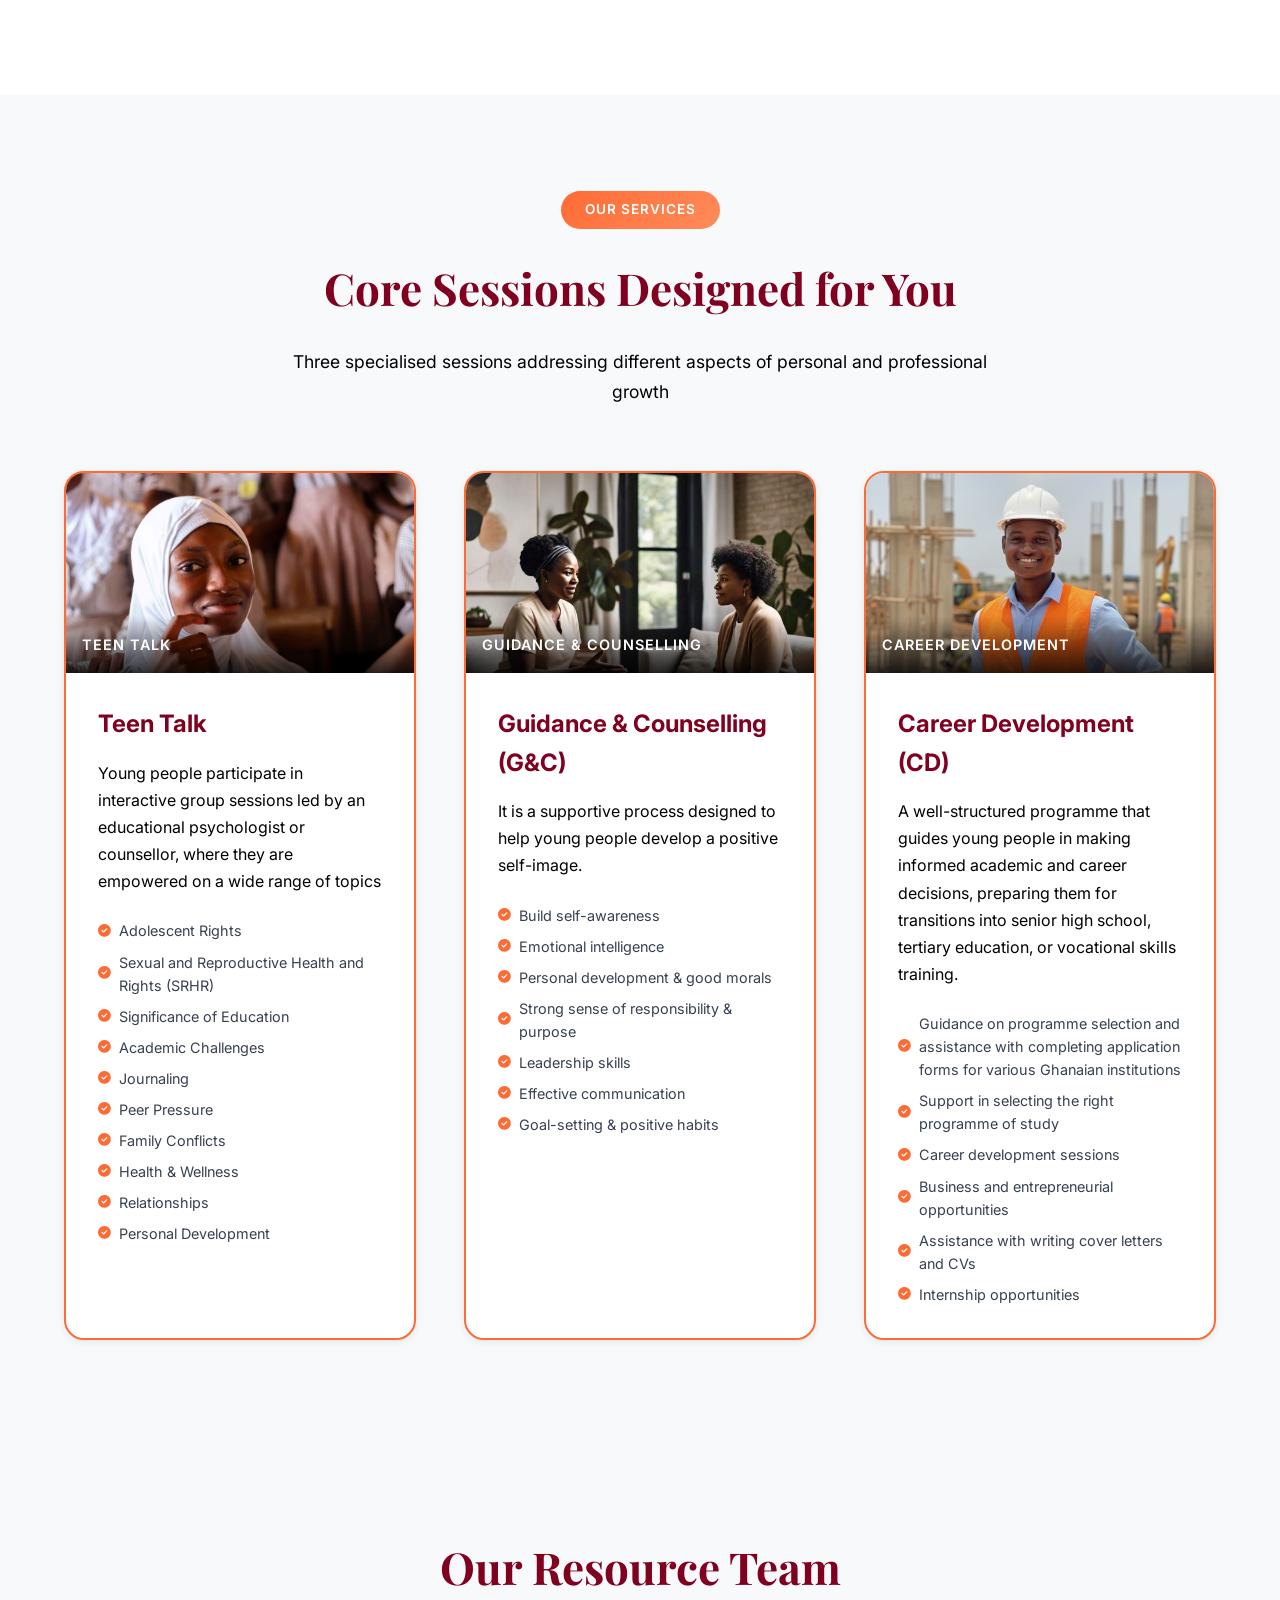
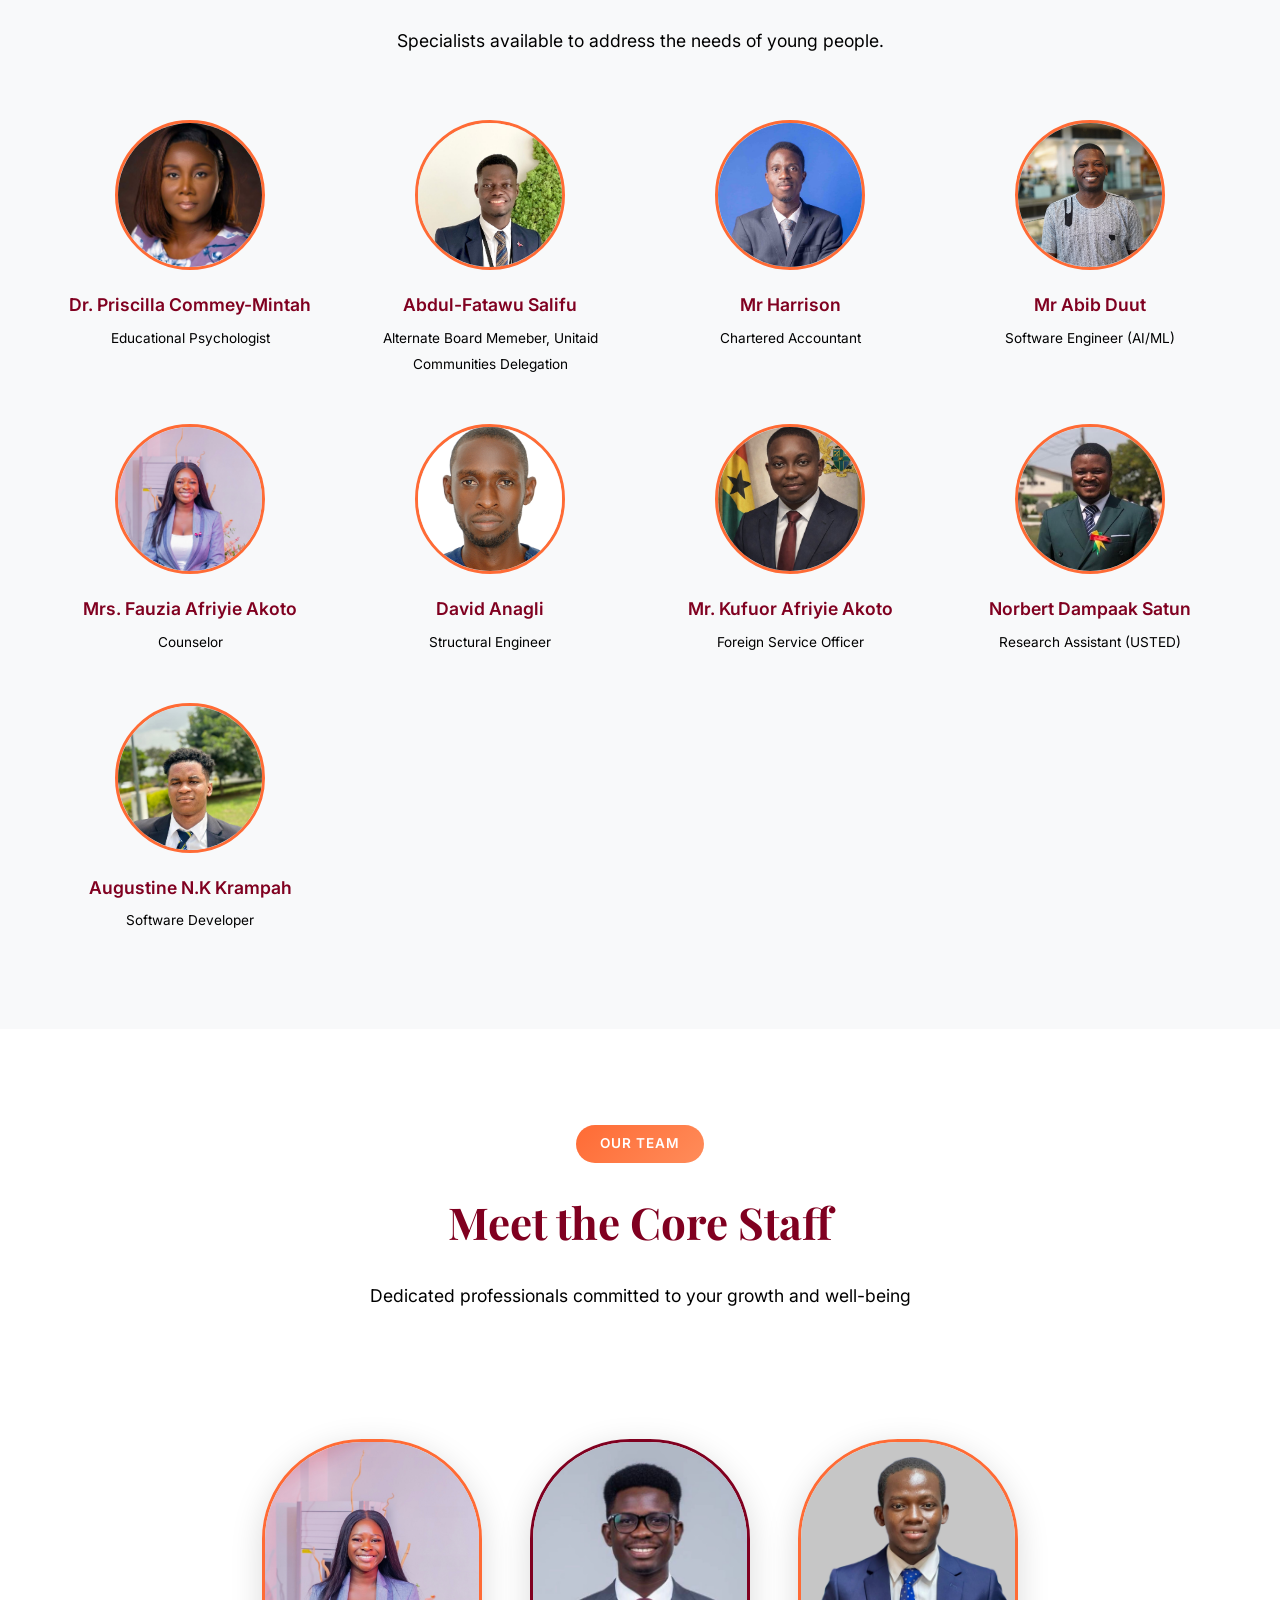
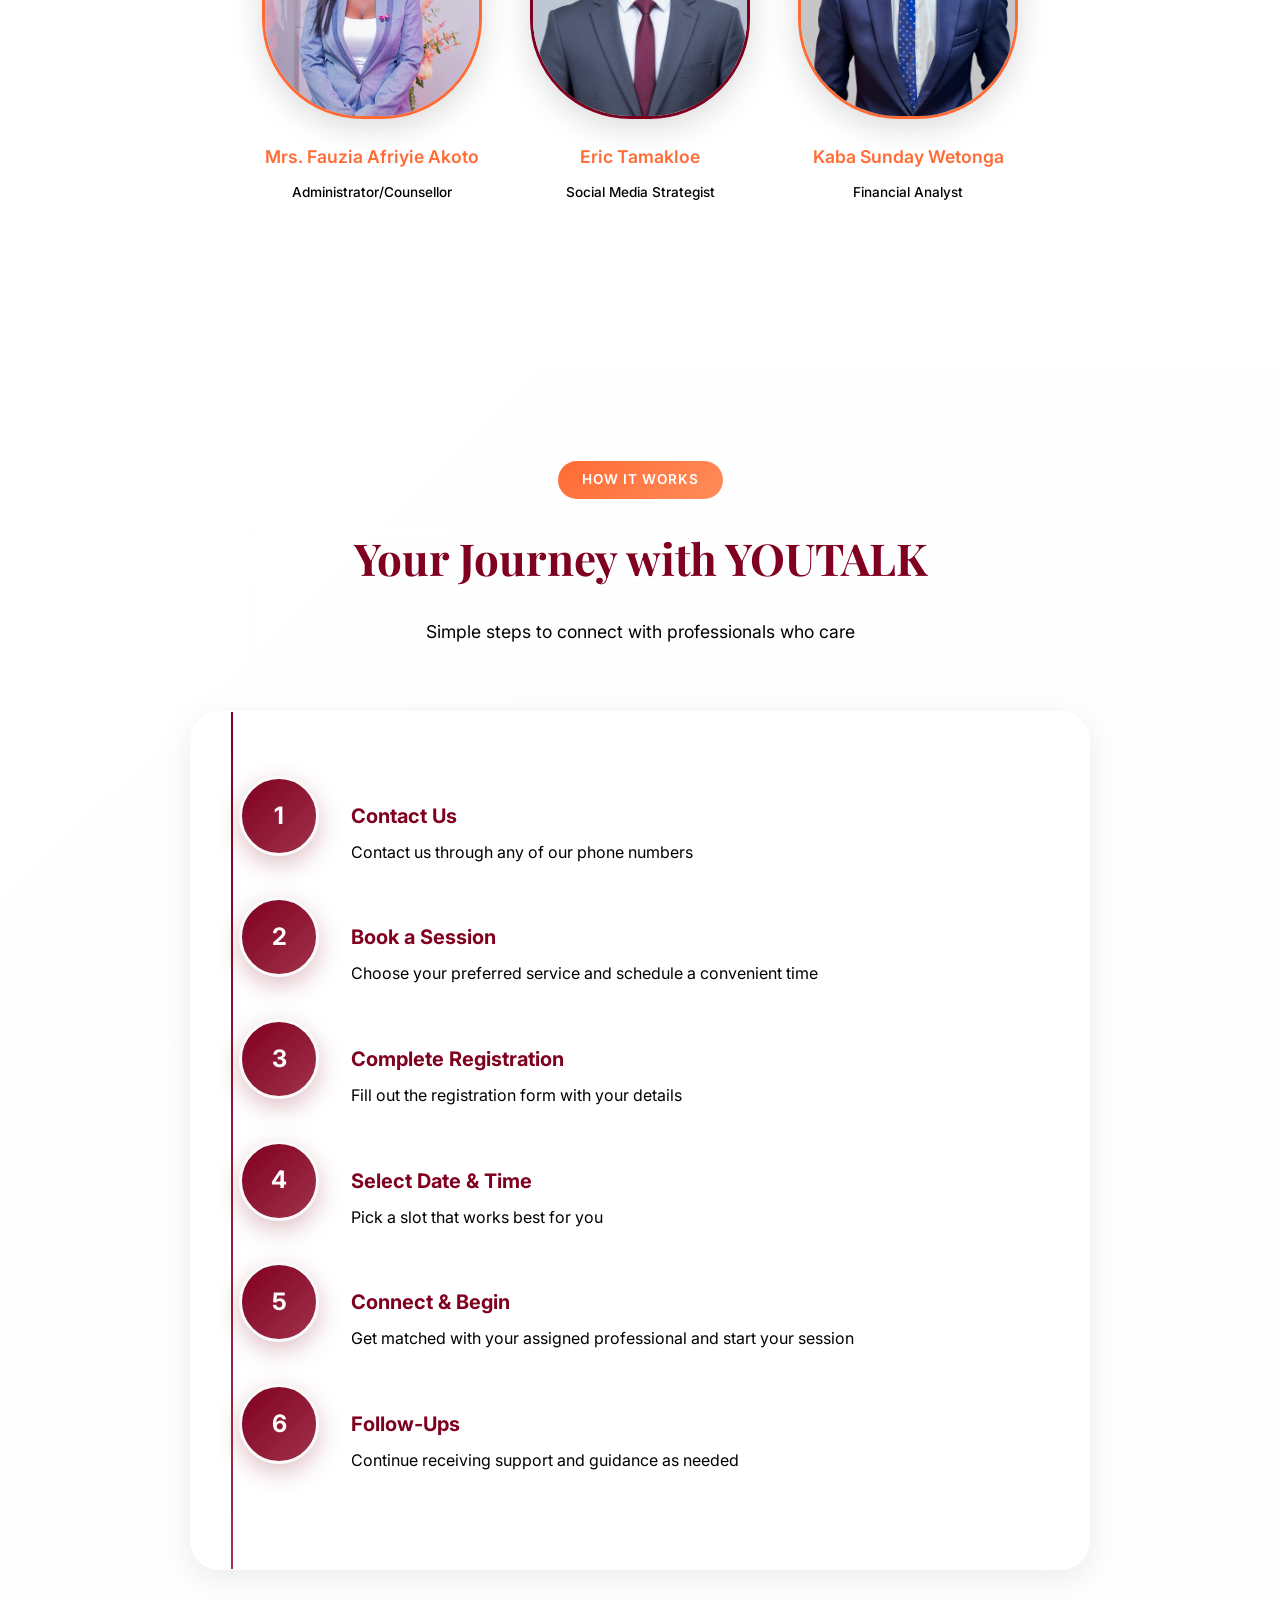
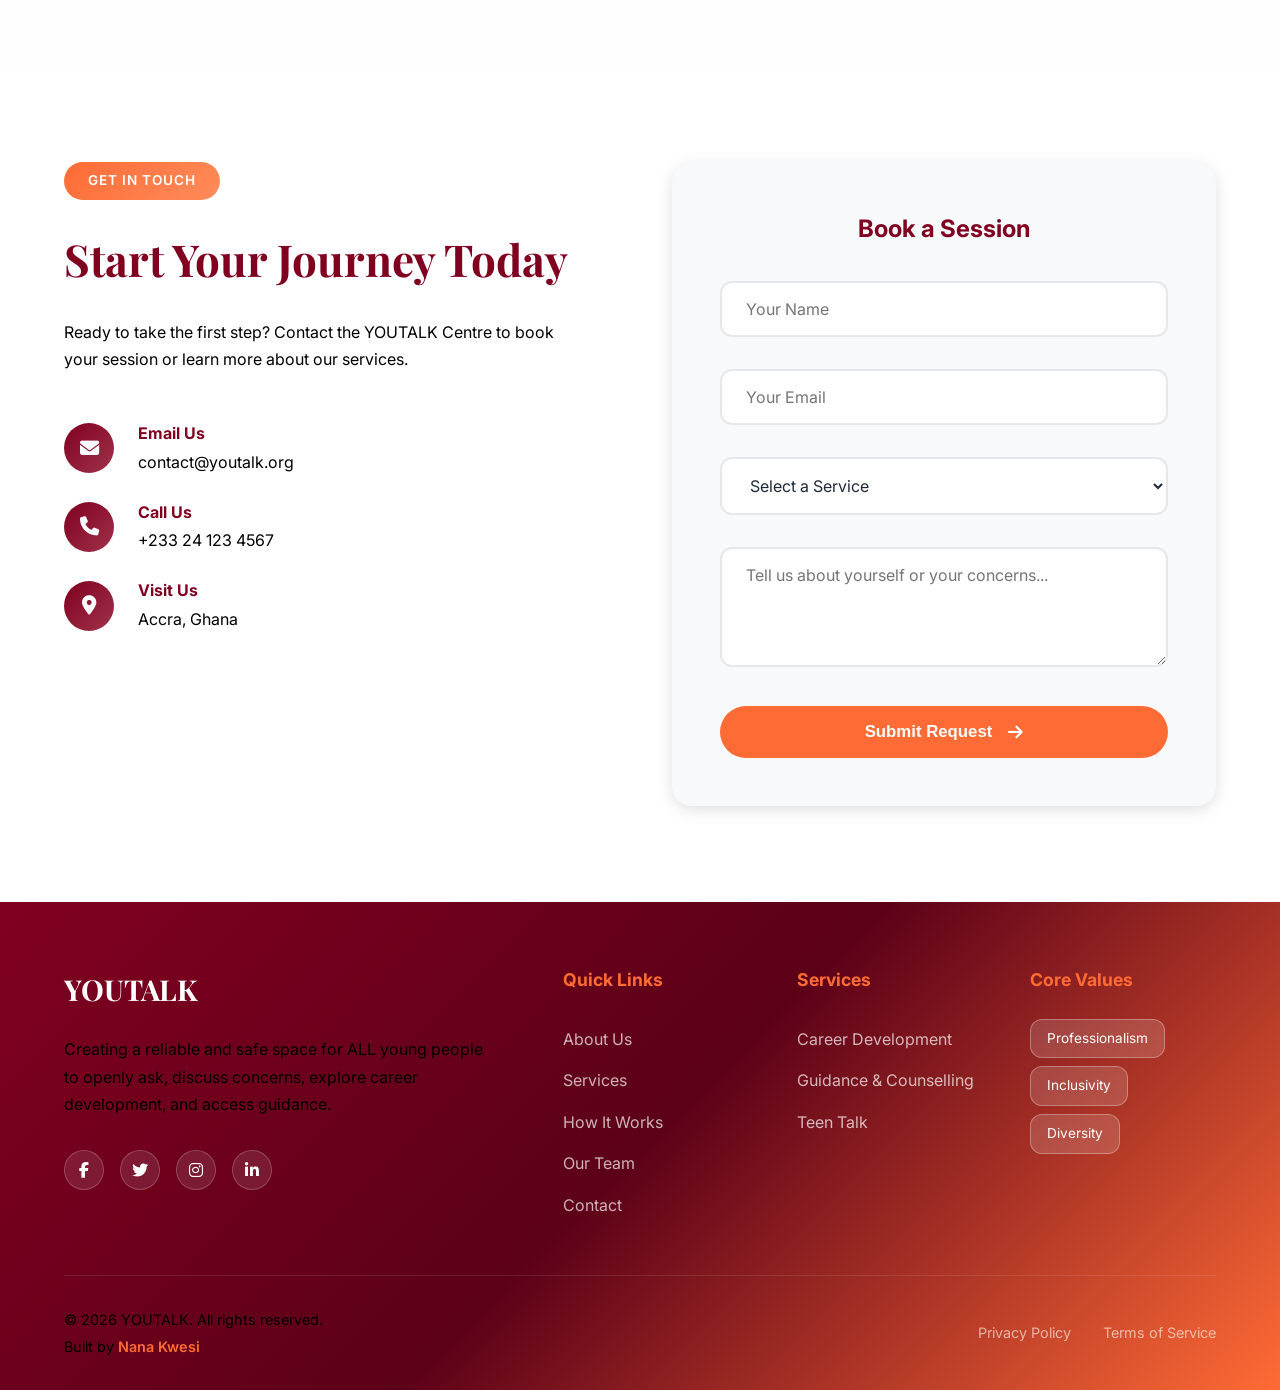
==== commit a9a6f36d: "Add files via upload" ====
--- a/index.html
+++ b/index.html
@@ -20,7 +20,6 @@
             <a href="#" class="nav-logo">
                 <span class="logo-text">YO<span class="highlight">U</span>TALK</span>
             </a>
-
             <div class="nav-menu" id="nav-menu">
                 <a href="#home" class="nav-link active">Home</a>
                 <a href="#about" class="nav-link">About</a>
@@ -44,7 +43,7 @@
 
     <!-- Hero Section -->
     <section class="hero" id="home">
-        <div class="hero-bg" style="background-image: url('https://images.unsplash.com/photo-1600880292203-757bb62b4baf?w=1920&h=1080&fit=crop');"></div>
+        <div class="hero-bg" style="background-image: url('Images/maybe\ hero\ 4.avif');"></div>
         <div class="hero-overlay"></div>
         <div class="hero-content">
             <h1 class="hero-title">
@@ -160,19 +159,24 @@
                 <!-- Guidance & Counselling (Second) -->
                 <div class="service-card featured" data-aos="fade-up" data-aos-delay="200">
                     <div class="service-image">
-                        <img src="https://images.unsplash.com/photo-1573497019940-1c28c88b4f3e?w=600&h=400&fit=crop" alt="Guidance & Counselling">
+                        <img src="Images/Guidance & Counseling .JPG.jpeg" alt="Guidance & Counselling">
                         <div class="service-overlay">
                             <span class="service-tag">Guidance & Counselling</span>
                         </div>
                     </div>
                     <div class="service-content">
                         <h3>Guidance & Counselling (G&C)</h3>
-                        <p>A supportive process empowering young people to develop self-awareness, positive self-image, and navigate life's challenges.</p>
+                        <p>It is a supportive process designed to help young people develop a positive self-image.</p>
                         <ul class="service-features">
-                            <li><i class="fas fa-check-circle"></i> Emotional & mental well-being</li>
-                            <li><i class="fas fa-check-circle"></i> Self-esteem building</li>
-                            <li><i class="fas fa-check-circle"></i> Personal development</li>
-                            <li><i class="fas fa-check-circle"></i> Values & morality</li>
+                            <li><i class="fas fa-check-circle"></i>Build self-awareness
+ </li>
+                            <li><i class="fas fa-check-circle"></i>Emotional intelligence
+ </li>
+                            <li><i class="fas fa-check-circle"></i> Personal development & good morals</li>
+                            <li><i class="fas fa-check-circle"></i> Strong sense of responsibility & purpose</li>
+                            <li><i class="fas fa-check-circle"></i> Leadership skills</li>
+                            <li><i class="fas fa-check-circle"></i> Effective communication</li>
+                            <li><i class="fas fa-check-circle"></i> Goal-setting & positive habits</li>
                         </ul>
                     </div>
                 </div>
@@ -189,10 +193,16 @@
                         <h3>Career Development (CD)</h3>
                         <p>A well-structured programme that guides young people in making informed academic and career decisions, preparing them for transitions into senior high school, tertiary education, or vocational skills training.</p>
                         <ul class="service-features">
-                            <li><i class="fas fa-check-circle"></i> Program selection aligned with career goals</li>
-                            <li><i class="fas fa-check-circle"></i> Understanding job prospects</li>
-                            <li><i class="fas fa-check-circle"></i> Practical skills for employment</li>
-                            <li><i class="fas fa-check-circle"></i> Business creation opportunities</li>
+                            <li><i class="fas fa-check-circle"></i>Guidance on programme selection and assistance with completing application forms for various Ghanaian institutions</li>
+                            <li><i class="fas fa-check-circle"></i> Support in selecting the right programme of study
+</li>
+                            <li><i class="fas fa-check-circle"></i> Career development sessions
+</li>
+                            <li><i class="fas fa-check-circle"></i> Business and entrepreneurial opportunities
+</li>
+                            <li><i class="fas fa-check-circle"></i> Assistance with writing cover letters and CVs
+</li>
+                            <li><i class="fas fa-check-circle"></i> Internship opportunities</li>
                         </ul>
                     </div>
                 </div>
@@ -204,10 +214,10 @@
     <section class="resource-team" id="resource-team">
         <div class="container">
             <div class="section-header">
-                <span class="section-tag">Expert Support on Demand</span>
+                
                 <h2 class="section-title">Our Resource Team</h2>
                 <p class="section-subtitle">
-                    Specialists available to provide targeted expertise as the organization requires
+                   Specialists available to address the needs of young people.
                 </p>
             </div>
 
@@ -263,7 +273,7 @@
                     </div>
                     <div class="resource-info">
                         <h4 class="resource-name">Mrs. Fauzia Afriyie Akoto</h4>
-                        <span class="resource-title">Counselor</span>
+                        <span class="resource-title"> Counselor</span>
                     </div>
                 </div>
 
@@ -299,11 +309,21 @@
                         <span class="resource-title">Research Assistant (USTED)</span>
                     </div>
                 </div>
-            </div>
-        </div>
-    </section>
-
-    <!-- Team Section -->
+
+                <!-- Member 9 -->
+                <div class="resource-member">
+                    <div class="resource-avatar">
+                        <img src="Images/Matriculation 28.jpeg" alt="Augustine Nana Kwesi Krampah">
+                    </div>
+                    <div class="resource-info">
+                        <h4 class="resource-name">Augustine N.K Krampah</h4>
+                        <span class="resource-title">Software Developer</span>
+                    </div>
+                </div>
+            </div>
+        </div>
+    </section>
+   <!-- Team Section -->
     <section class="team" id="team">
         <div class="team-background"></div>
         <div class="container">
@@ -319,11 +339,11 @@
                 <!-- Member 1 -->
                 <div class="team-capsule" data-aos="fade-up">
                     <div class="capsule-image-wrapper">
-                        <img src="https://images.unsplash.com/photo-1580489944761-15a19d654956?w=400&h=600&fit=crop" alt="Helina Amaning" class="capsule-image">
+                        <img src="Images/fauzia.jpeg" alt="Mrs Fauzia" class="capsule-image">
                     </div>
                     <div class="capsule-info">
-                        <h4 class="capsule-name">Helina Amaning</h4>
-                        <span class="capsule-role">Administrator</span>
+                        <h4 class="capsule-name">Mrs. Fauzia Afriyie Akoto</h4>
+                        <span class="capsule-role">Administrator/Counsellor</span>
                     </div>
                 </div>
 
@@ -525,20 +545,22 @@
 
                     <div class="footer-column">
                         <h4>Core Values</h4>
-                        <span class="value-tag">Confidentiality</span>
-                        <span class="value-tag">Inclusion</span>
-                        <span class="value-tag">Accountability</span>
+                        <span class="value-tag">Professionalism</span>
+                        <span class="value-tag">Inclusivity</span>
+                        <span class="value-tag">Diversity</span>
                     </div>
                 </div>
             </div>
 
             <div class="footer-bottom">
-                <p>&copy; 2026 YOUTALK. All rights reserved.</p>
+                <div class="footer-bottom-left">
+                    <p>&copy; 2026 YOUTALK. All rights reserved.</p>
+                    <p class="built-by">Built by <a href="https://my-portfolio-dev-eight.vercel.app/" target="_blank" rel="noopener noreferrer">Nana Kwesi</a></p>
+                </div>
                 <div class="footer-bottom-links">
                     <a href="privacy-policy.html">Privacy Policy</a>
                     <a href="terms-of-service.html">Terms of Service</a>
-                </div>
-            </div>
+                </div>            </div>
         </div>
     </footer>
 
--- a/styles.css
+++ b/styles.css
@@ -242,6 +242,77 @@
     color: var(--burgundy);
 }
 
+/* Dropdown Navigation */
+.nav-dropdown {
+    position: relative;
+    display: inline-block;
+}
+
+.dropdown-menu {
+    position: absolute;
+    top: 100%;
+    left: 50%;
+    transform: translateX(-50%) translateY(10px);
+    background: var(--white);
+    border-radius: var(--radius-md);
+    box-shadow: var(--shadow-lg);
+    min-width: 220px;
+    padding: var(--space-sm) 0;
+    opacity: 0;
+    visibility: hidden;
+    transition: all var(--transition-normal);
+    z-index: 1000;
+}
+
+[data-theme="dark"] .dropdown-menu {
+    background: var(--gray-100);
+    border: 1px solid var(--gray-200);
+}
+
+.nav-dropdown:hover .dropdown-menu {
+    opacity: 1;
+    visibility: visible;
+    transform: translateX(-50%) translateY(0);
+}
+
+.dropdown-item {
+    display: block;
+    padding: var(--space-sm) var(--space-md);
+    color: var(--gray-700);
+    font-size: 0.9rem;
+    transition: all var(--transition-fast);
+}
+
+[data-theme="dark"] .dropdown-item {
+    color: var(--gray-600);
+}
+
+.dropdown-item:hover {
+    background: var(--off-white);
+    color: var(--burgundy);
+    padding-left: var(--space-lg);
+}
+
+[data-theme="dark"] .dropdown-item:hover {
+    background: var(--gray-200);
+    color: var(--orange);
+}
+
+.dropdown-toggle i {
+    font-size: 0.7em;
+    margin-left: 4px;
+    transition: transform var(--transition-fast);
+}
+
+.nav-dropdown:hover .dropdown-toggle i {
+    transform: rotate(180deg);
+}
+
+.navbar.scrolled .dropdown-menu {
+    background: var(--white);
+    border: 1px solid var(--gray-200);
+}
+
 .nav-right {
     display: flex;
     align-items: center;
@@ -399,7 +470,7 @@
     background:
         linear-gradient(to bottom, rgba(0,0,0,0.7) 0%, rgba(0,0,0,0.4) 50%, rgba(0,0,0,0.7) 100%),
         radial-gradient(circle at 20% 30%, rgba(128, 0, 32, 0.5) 0%, transparent 50%),
-        radial-gradient(circle at 80% 70%, rgba(255, 107, 53, 0.4) 0%, transparent 50%);
+        radial-gradient(circle at 80% 70%, rgba(231, 84, 128, 0.4) 0%, transparent 50%);
 }
 
 .hero-content {
@@ -449,7 +520,7 @@
 
 .highlight-text {
     display: inline-block;
-    background: var(--gradient-accent);
+    background: linear-gradient(135deg, #E75480 0%, #f78ba7 100%);
     -webkit-background-clip: text;
     -webkit-text-fill-color: transparent;
     background-clip: text;
@@ -457,7 +528,7 @@
     font-weight: 900;
     position: relative;
     animation: highlightPulse 2s ease-in-out infinite alternate;
-    filter: drop-shadow(0 0 8px rgba(255, 107, 53, 0.3));
+    filter: drop-shadow(0 0 8px rgba(231, 84, 128, 0.3));
 }
 
 @keyframes heroTitleReveal {
@@ -473,11 +544,11 @@
 
 @keyframes highlightPulse {
     0% {
-        filter: drop-shadow(0 0 8px rgba(255, 107, 53, 0.3));
+        filter: drop-shadow(0 0 8px rgba(231, 84, 128, 0.3));
         transform: scale(1);
     }
     100% {
-        filter: drop-shadow(0 0 16px rgba(255, 107, 53, 0.6));
+        filter: drop-shadow(0 0 16px rgba(231, 84, 128, 0.6));
         transform: scale(1.05);
     }
 }
@@ -579,7 +650,7 @@
     display: block;
     font-size: 2rem;
     font-weight: 700;
-    color: var(--orange);
+    color: #E75480;
     line-height: 1;
     margin-bottom: var(--space-xs);
 }
@@ -621,7 +692,7 @@
 .shape-1 {
     width: 300px;
     height: 300px;
-    background: var(--orange);
+    background: #E75480;
     top: 10%;
     right: 10%;
     animation: float 6s ease-in-out infinite;
@@ -639,7 +710,7 @@
 .shape-3 {
     width: 150px;
     height: 150px;
-    background: var(--orange);
+    background: #E75480;
     top: 60%;
     right: 20%;
     animation: float 7s ease-in-out infinite 2s;
@@ -1593,6 +1664,29 @@
     align-items: center;
     color: rgba(255, 255, 255, 0.6);
     font-size: 0.9rem;
+}
+
+.footer-bottom-left {
+    display: flex;
+    flex-direction: column;
+    gap: 4px;
+}
+
+.footer-bottom .built-by {
+    margin: 0;
+    color: rgba(255, 255, 255, 0.6);
+}
+
+.footer-bottom .built-by a {
+    color: var(--orange);
+    font-weight: 600;
+    text-decoration: none;
+    transition: all var(--transition-fast);
+}
+
+.footer-bottom .built-by a:hover {
+    color: var(--orange-light);
+    text-decoration: underline;
 }
 
 .footer-bottom-links {
@@ -1735,8 +1829,6 @@
         padding: 0 var(--space-md);
     }
 
-
-
     .services-grid {
         grid-template-columns: 1fr;
     }
@@ -1744,6 +1836,19 @@
     .footer-links {
         grid-template-columns: 1fr;
         gap: var(--space-lg);
+    }
+
+    .footer-bottom {
+        flex-direction: column;
+        gap: var(--space-sm);
+        text-align: center;
+    }
+
+    .footer-bottom-left {
+        display: flex;
+        flex-direction: column;
+        gap: 4px;
+        align-items: center;
     }
 }
 
@@ -1976,7 +2081,7 @@
     display: block;
     font-size: 2rem;
     font-weight: 700;
-    color: var(--orange);
+    color: #E75480;
     line-height: 1;
     margin-bottom: var(--space-xs);
 }
@@ -1986,11 +2091,11 @@
 }
 
 [data-theme="light"] .stat-number {
-    color: var(--orange);
+    color: #E75480;
 }
 
 [data-theme="dark"] .stat-number {
-    color: var(--orange);
+    color: #E75480;
 }
 
 
